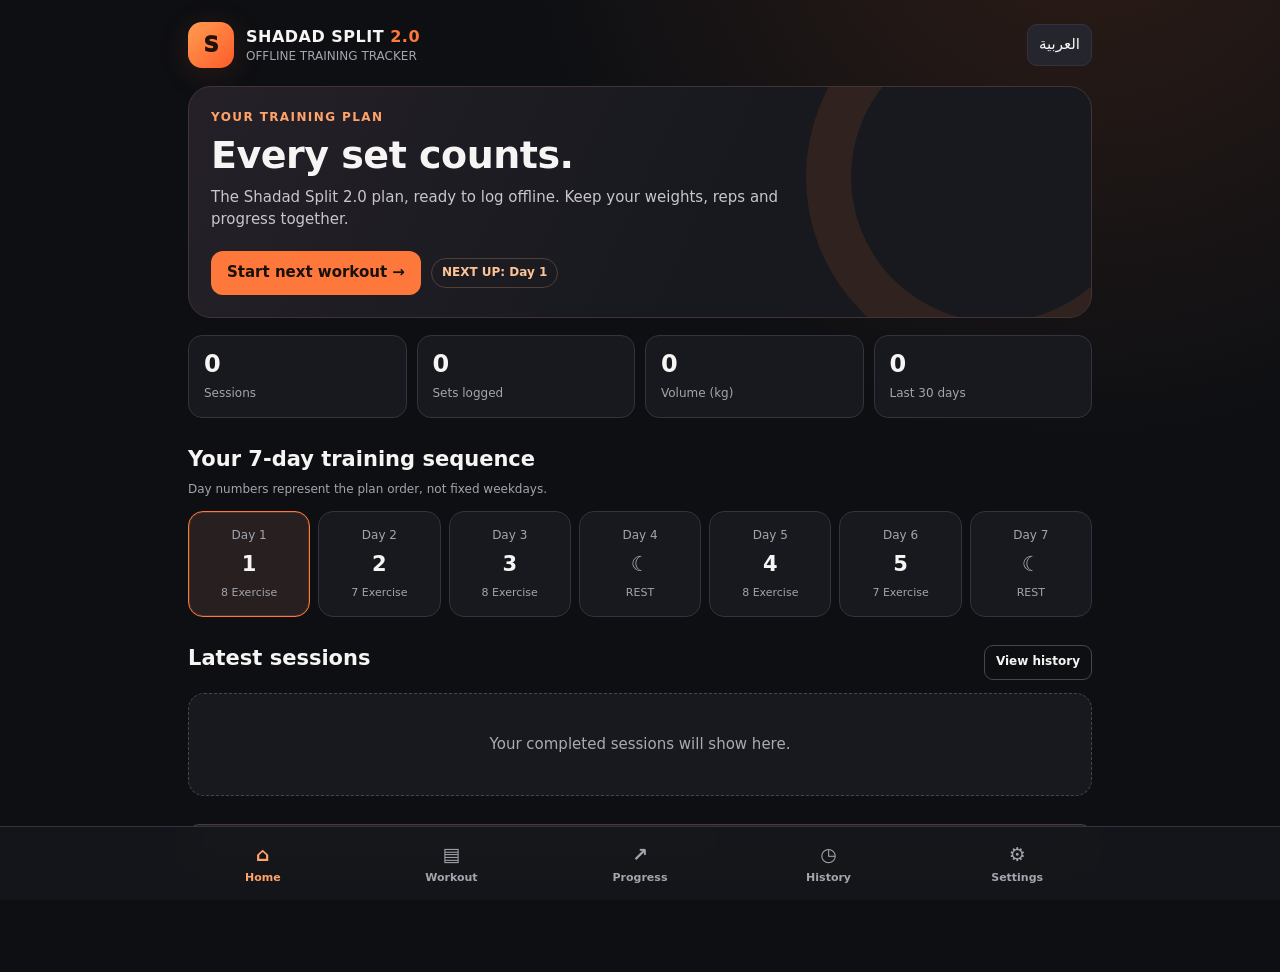
==== shadad-tracker/index.html @ 2a7bfd24 "Publish Shadad Split workout tracker as a mobile website" ====
<!doctype html>
<html lang="en">
<head>
<meta charset="utf-8">
<meta name="viewport" content="width=device-width,initial-scale=1,viewport-fit=cover">
<meta name="theme-color" content="#111216">
<meta name="description" content="Shadad Split 2.0 workout tracker: log your gym sessions, weights, reps, RIR and progress online or offline.">
<title>Shadad Split — Training Tracker</title>
<style>
:root{--bg:#0d0f13;--panel:#17191f;--panel2:#202229;--border:#31343e;--text:#f6f5f3;--muted:#a2a5ad;--orange:#ff783b;--orange2:#ffa36a;--green:#70d8a0;--red:#ff8585;--radius:17px;--max:940px;color-scheme:dark}
*{box-sizing:border-box}html{scroll-behavior:smooth}body{margin:0;background:radial-gradient(ellipse at 85% -15%,rgba(255,115,47,.14),transparent 38%),var(--bg);color:var(--text);font:15px/1.45 system-ui,-apple-system,BlinkMacSystemFont,"Segoe UI",sans-serif;-webkit-tap-highlight-color:transparent}
a{color:var(--orange2)}button,input,select,textarea{font:inherit}button{cursor:pointer}button:disabled{cursor:not-allowed;opacity:.45}input,select,textarea{border:1px solid #434651;background:#101218;color:var(--text);border-radius:11px;min-height:43px;padding:9px 11px;min-width:0}input:focus,textarea:focus,select:focus,button:focus-visible{outline:2px solid var(--orange);outline-offset:2px}input[type=number]{appearance:textfield;-moz-appearance:textfield}input::-webkit-inner-spin-button,input::-webkit-outer-spin-button{-webkit-appearance:none;margin:0}textarea{width:100%;resize:vertical;min-height:74px}.shell{max-width:var(--max);margin:auto;min-height:100vh;padding:0 18px 106px}
.top{display:flex;justify-content:space-between;align-items:center;padding:22px 0 18px;gap:12px}.brand{display:flex;align-items:center;gap:12px;cursor:pointer}.mark{background:linear-gradient(135deg,#ff9d51,#ff5b29);color:#21110b;font-size:21px;font-weight:950;width:46px;height:46px;border-radius:14px;display:grid;place-items:center;box-shadow:0 5px 32px #ff6a3424}.brand-title{font-size:16px;letter-spacing:.5px;font-weight:900}.brand-sub{color:var(--muted);font-size:12px}.lang-btn{background:#25262d;border:1px solid var(--border);color:var(--text);border-radius:10px;padding:9px 11px}.hero{background:linear-gradient(115deg,#252027,#17191f 58%);border:1px solid #413336;border-radius:23px;padding:22px;position:relative;overflow:hidden}.hero:before{content:"";position:absolute;right:-95px;top:-100px;width:290px;height:290px;border:45px solid #ff75211b;border-radius:50%;pointer-events:none}.eyebrow{font-size:12px;color:var(--orange2);font-weight:900;text-transform:uppercase;letter-spacing:1.4px}.hero h1{font-size:clamp(27px,5vw,38px);line-height:1.16;margin:7px 0 10px;max-width:620px;letter-spacing:-.5px}.hero p{color:#c8c6cb;margin:0 0 20px;max-width:590px}.btn{border:0;border-radius:12px;display:inline-flex;align-items:center;justify-content:center;gap:7px;min-height:44px;padding:10px 16px;font-weight:750;color:var(--text);background:#30333d}.btn.primary{background:var(--orange);color:#1a100b}.btn.ghost{background:transparent;border:1px solid #454650}.btn.small{min-height:35px;font-size:12px;padding:6px 11px;border-radius:9px}.btn.danger{background:#482729;color:#ffd4d2}.btn.success{background:#163928;color:#b0f2c9}.btn.block{width:100%}.btn:active,.day-card:active{transform:scale(.99)}.row{display:flex;gap:10px;align-items:center;flex-wrap:wrap}.spread{justify-content:space-between}.section{margin-top:28px}.sect-head{display:flex;align-items:baseline;justify-content:space-between;gap:12px;margin:0 0 13px}.sect-head h2{font-size:21px;line-height:1.25;margin:0;font-weight:850}.muted{color:var(--muted)}.smalltext{font-size:12px}.stats{display:grid;grid-template-columns:repeat(4,minmax(0,1fr));gap:10px;margin-top:17px}.stat{background:var(--panel);border:1px solid var(--border);border-radius:14px;padding:15px}.stat b{display:block;font-size:24px;line-height:1.15;font-weight:880;white-space:nowrap}.stat span{display:block;color:var(--muted);font-size:12px;margin-top:6px}.days{display:grid;grid-template-columns:repeat(7,minmax(0,1fr));gap:8px}.day-card{background:var(--panel);border:1px solid var(--border);border-radius:15px;padding:13px 8px;min-height:106px;text-align:center;color:var(--text);position:relative}.day-card.active{border-color:var(--orange);box-shadow:inset 0 0 0 1px #ff793c33;background:#271f20}.day-card.rest{color:#aaa9ad}.day-num{font-size:12px;color:var(--muted)}.day-main{font-weight:900;font-size:21px;margin:5px 0}.day-label{font-size:11px;color:var(--muted)}.card{background:var(--panel);border:1px solid var(--border);border-radius:var(--radius);padding:17px}.card+.card{margin-top:12px}.workout-head{display:flex;justify-content:space-between;align-items:flex-start;gap:15px}.workout-title{font-size:28px;margin:3px 0 4px;line-height:1.2}.pill{border:1px solid #504138;color:#ffc395;border-radius:999px;padding:5px 10px;font-size:12px;font-weight:650;display:inline-block}.pill.green{border-color:#28513d;color:var(--green)}.progress-track{width:100%;height:9px;background:#30323a;border-radius:30px;overflow:hidden;margin-top:14px}.progress-fill{height:100%;background:linear-gradient(90deg,#ff6935,#ffac67);border-radius:30px;transition:width .25s}.exercise{margin-top:14px;background:var(--panel);border:1px solid #33363e;border-radius:17px;overflow:hidden}.ex-top{padding:16px 17px 13px;display:flex;align-items:flex-start;justify-content:space-between;gap:12px}.ex-index{color:var(--orange2);font-weight:900;font-size:12px;margin-bottom:5px}.ex-name{font-weight:850;font-size:18px;line-height:1.25;margin-bottom:7px}.targets{font-size:12px;color:#bfc0c5;display:flex;gap:7px;flex-wrap:wrap}.target{background:#282a32;padding:4px 7px;border-radius:7px}.ex-actions{display:flex;gap:6px;flex-shrink:0}.ico-btn{border:1px solid #42454d;background:#282a32;color:var(--text);width:37px;height:37px;border-radius:10px;display:grid;place-items:center;font-size:16px;text-decoration:none}.ico-btn:hover{border-color:var(--orange)}.set-table{width:100%;border-collapse:separate;border-spacing:0 5px;padding:0 12px}.set-table th{text-align:center;color:#a7a9b1;font-size:11px;font-weight:650;padding:1px 3px 4px}.set-table td{padding:2px 3px;text-align:center}.set-table input{width:100%;height:42px;min-height:42px;text-align:center;padding:8px 3px;border-radius:8px}.set-table .set-kind{width:52px;text-align:left;padding-left:5px;font-size:12px;color:#c3c5ca}.set-table .set-kind small{display:block;font-size:10px;color:var(--muted)}.set-table .markdone{width:43px;min-width:43px;height:42px;border:1px solid #41434c;background:#2b2c34;color:#eee;border-radius:9px;font-weight:800}.set-table tr.is-done .markdone{background:#256343;color:white;border-color:#3c9064}.set-table tr.is-done input{border-color:#326449}.ex-bottom{display:flex;justify-content:space-between;align-items:center;gap:9px;flex-wrap:wrap;padding:10px 16px 15px}.prev{font-size:12px;color:#bfc0c8;padding:0 16px 10px}.ex-notes{padding:0 16px 15px}.ex-notes textarea{min-height:55px}.session-footer{position:sticky;bottom:74px;z-index:4;margin-top:16px;border:1px solid #6b4331;background:#252124eb;backdrop-filter:blur(15px);padding:11px 13px;border-radius:16px;box-shadow:0 8px 35px #0009}.timer{display:flex;gap:9px;align-items:center}.timer-clock{font-variant-numeric:tabular-nums;font-size:20px;font-weight:900;min-width:62px}.timer-clock.ready{color:var(--green)}.tabs{position:fixed;bottom:0;left:0;right:0;background:#15171bf2;backdrop-filter:blur(16px);border-top:1px solid #32343d;z-index:10;padding:8px max(12px,calc((100vw - var(--max))/2));padding-bottom:calc(8px + env(safe-area-inset-bottom));display:flex;justify-content:space-around;gap:3px}.tab{background:transparent;border:none;color:#a4a5ad;border-radius:9px;min-width:0;flex:1;display:flex;flex-direction:column;align-items:center;gap:2px;padding:6px 3px;font-weight:650;font-size:11px}.tab.active{color:var(--orange2)}.tab-icon{font-size:19px}.tiny{font-size:11px}.latest{display:flex;align-items:center;justify-content:space-between;gap:10px;border-bottom:1px solid #31343d;padding:12px 0}.latest:last-child{border-bottom:0}.latest-title{font-weight:760}.subtle{font-size:12px;color:#a8abb2;margin-top:3px}.chartbox{background:var(--panel);border:1px solid var(--border);border-radius:16px;padding:15px}.chartbox svg{width:100%;height:auto;display:block}.chartlabel{fill:#a5a8af;font-size:12px}.chartline{stroke:#ff8646;stroke-width:3;fill:none;stroke-linecap:round;stroke-linejoin:round}.chartpoint{fill:#ff944d;stroke:#151619;stroke-width:3}.divider{border:0;border-top:1px solid var(--border);margin:18px 0}.field{display:flex;flex-direction:column;gap:7px;min-width:0}.field label{font-size:12px;font-weight:700;color:#b9bbc2}.field input,.field select{width:100%}.fields{display:grid;grid-template-columns:repeat(3,minmax(0,1fr));gap:9px}.history-details{border-top:1px solid #33363f;margin-top:14px;padding-top:12px}.history-details table{width:100%;border-collapse:collapse}.history-details th,.history-details td{padding:7px 5px;text-align:left;border-bottom:1px solid #33353c;font-size:12px}.history-details th{color:var(--muted)}.history-details td:first-child{max-width:210px;overflow-wrap:anywhere}.empty{text-align:center;padding:40px 18px;background:#17191f;border:1px dashed #49434b;border-radius:16px;color:#a9abb1}.empty .symbol{font-size:34px;margin-bottom:8px}.note{padding:11px 13px;background:#242126;border:1px solid #493b3a;border-radius:11px;color:#cfc5c1;font-size:12px}.notification{position:fixed;bottom:92px;left:50%;transform:translateX(-50%);background:#303a34;border:1px solid #579171;color:#fff;padding:10px 17px;border-radius:12px;z-index:30;box-shadow:0 10px 35px #000a;max-width:90vw;text-align:center}.right{text-align:right}.grid2{display:grid;grid-template-columns:1fr 1fr;gap:12px}.hspace{margin-top:13px}.hide{display:none!important}details summary{cursor:pointer;color:#ffc094;font-size:13px;font-weight:700;padding:8px 0}details summary::marker{color:#ff8046}.ch-select{width:100%}.trend-value{font-size:30px;font-weight:850;margin:8px 0 1px}.outlinebox{border:1px solid var(--border);background:#1c1e24;border-radius:12px;padding:12px}.hint{font-size:12px;color:var(--muted)}
[dir=rtl] .set-table .set-kind{text-align:right;padding-right:5px;padding-left:0}[dir=rtl] .history-details th,[dir=rtl] .history-details td{text-align:right}[dir=rtl] .right{text-align:left}
@media (max-width:600px){.shell{padding:0 12px 106px}.top{padding:13px 1px}.brand-title{font-size:14px}.hero{padding:19px 17px}.stats{grid-template-columns:repeat(2,minmax(0,1fr))}.days{grid-template-columns:repeat(4,minmax(0,1fr))}.day-card{min-height:98px}.day-main{font-size:20px}.fields{grid-template-columns:repeat(3,minmax(0,1fr))}.card{padding:14px}.ex-top{padding:14px 13px 11px}.ex-name{font-size:16px}.set-table{padding:0 6px}.set-table td{padding:2px}.set-table .set-kind{width:43px;font-size:11px}.set-table .markdone{width:35px;min-width:35px}.set-table input{padding:7px 2px}.ex-bottom{padding:10px 12px 13px}.prev{padding:0 12px 10px}.ex-notes{padding:0 12px 12px}.grid2{grid-template-columns:1fr}.session-footer{bottom:73px}.tab{font-size:10px}.tab-icon{font-size:18px}}
@media (max-width:345px){.set-table input{font-size:13px}.targets{gap:3px}.target{font-size:11px;padding:4px}.ex-actions{flex-direction:column}.hero h1{font-size:27px}}
</style>
<link rel="manifest" href="./manifest.webmanifest">
<link rel="icon" type="image/svg+xml" href="./icon.svg">
<meta name="apple-mobile-web-app-capable" content="yes">
<meta name="apple-mobile-web-app-status-bar-style" content="black-translucent">
</head>
<body>
<div class="shell"><header class="top"><div class="brand" id="brandHome"><div class="mark">S</div><div><div class="brand-title">SHADAD SPLIT <span style="color:var(--orange)">2.0</span></div><div class="brand-sub" id="brandSub">OFFLINE TRAINING TRACKER</div></div></div><button class="lang-btn" id="langBtn" aria-label="Change language">العربية</button></header><main id="app"></main></div>
<nav class="tabs" id="tabs" aria-label="Navigation"></nav><div id="toast" role="status" aria-live="polite"></div><input type="file" id="importFile" accept="application/json,.json" hidden>
<script>
'use strict';
const PLAN={
  "1": [
    {
      "id": "d1e1",
      "name": "Cable y raises",
      "warmups": 1,
      "sets": 2,
      "reps": "8-12",
      "rir": "1-0",
      "rest": "1-2 min",
      "restSeconds": 90,
      "video": "https://www.youtube.com/watch?v=9zhh-aGUrcs&list=PLlvCYMcR6vcVpeIUZgkFaQWZKGF49w5Bz&index=20&pp=iAQB"
    },
    {
      "id": "d1e2",
      "name": "Wide grip latpulldown",
      "warmups": 1,
      "sets": 3,
      "reps": "6-10",
      "rir": "1-0",
      "rest": "2-3 min",
      "restSeconds": 150,
      "video": "https://www.youtube.com/watch?v=eTy8dMwWptc&list=PLlvCYMcR6vcVpeIUZgkFaQWZKGF49w5Bz&index=55&pp=iAQB"
    },
    {
      "id": "d1e3",
      "name": "Kelso shrugs",
      "warmups": 1,
      "sets": 2,
      "reps": "8-12",
      "rir": "1-0",
      "rest": "2-3 min",
      "restSeconds": 150,
      "video": "https://youtu.be/iqXvQKmU-Uk"
    },
    {
      "id": "d1e4",
      "name": "T bar machine",
      "warmups": 0,
      "sets": 1,
      "reps": "6-10",
      "rir": "1-0",
      "rest": "2-3 min",
      "restSeconds": 150,
      "video": "https://www.youtube.com/watch?v=JohmkrpUJK4&list=PLlvCYMcR6vcVpeIUZgkFaQWZKGF49w5Bz&index=53&pp=iAQB"
    },
    {
      "id": "d1e5",
      "name": "Cable lat pullover",
      "warmups": 1,
      "sets": 3,
      "reps": "6-10",
      "rir": "1-0",
      "rest": "2-3 min",
      "restSeconds": 150,
      "video": "https://www.youtube.com/watch?v=ErXQXPzijLk&list=PLlvCYMcR6vcVpeIUZgkFaQWZKGF49w5Bz&index=58&pp=iAQB0gcJCa4KAYcqIYzv"
    },
    {
      "id": "d1e6",
      "name": "DB lateral raises",
      "warmups": 1,
      "sets": 2,
      "reps": "8-10",
      "rir": "1-0",
      "rest": "2-3 min",
      "restSeconds": 150,
      "video": "https://www.youtube.com/watch?v=U6-py46Cdnc&list=PLlvCYMcR6vcVpeIUZgkFaQWZKGF49w5Bz&index=50&pp=iAQB0gcJCa4KAYcqIYzv"
    },
    {
      "id": "d1e7",
      "name": "Cable reverse curl",
      "warmups": 1,
      "sets": 1,
      "reps": "8-12",
      "rir": "1-2",
      "rest": "1.5-2 min",
      "restSeconds": 90,
      "video": "https://www.youtube.com/watch?v=_cfnX1qsEWw&list=PLlvCYMcR6vcVpeIUZgkFaQWZKGF49w5Bz&index=56&pp=iAQB"
    },
    {
      "id": "d1e8",
      "name": "Abdominal crunches",
      "warmups": 1,
      "sets": 2,
      "reps": "8-12",
      "rir": "1-0",
      "rest": "1.5-2 min",
      "restSeconds": 90,
      "video": "https://youtu.be/a9czVmDjB0E"
    }
  ],
  "2": [
    {
      "id": "d2e1",
      "name": "DB low incline chest press",
      "warmups": 2,
      "sets": 3,
      "reps": "6-10",
      "rir": "1-0",
      "rest": "2-3 min",
      "restSeconds": 150,
      "video": "https://www.youtube.com/watch?v=ZT78Lf66NXw&list=PLlvCYMcR6vcVpeIUZgkFaQWZKGF49w5Bz&index=4&pp=iAQB"
    },
    {
      "id": "d2e2",
      "name": "Chest fly machine",
      "warmups": 0,
      "sets": 2,
      "reps": "8-12",
      "rir": "1-0",
      "rest": "2-3 min",
      "restSeconds": 150,
      "video": "https://www.youtube.com/watch?v=GWq3xgNzRpk&list=PLlvCYMcR6vcVpeIUZgkFaQWZKGF49w5Bz&index=16&pp=iAQB"
    },
    {
      "id": "d2e3",
      "name": "DB no cheat curl",
      "warmups": 1,
      "sets": 2,
      "reps": "8-12",
      "rir": "1-0",
      "rest": "2-3 min",
      "restSeconds": 150,
      "video": ""
    },
    {
      "id": "d2e4",
      "name": "Rope triceps pushdown",
      "warmups": 1,
      "sets": 3,
      "reps": "8-12",
      "rir": "1-0",
      "rest": "2-3 min",
      "restSeconds": 150,
      "video": "https://www.youtube.com/watch?v=jIKXu_m_WxM&list=PLlvCYMcR6vcVpeIUZgkFaQWZKGF49w5Bz&index=13&pp=iAQB0gcJCa4KAYcqIYzv"
    },
    {
      "id": "d2e5",
      "name": "Biceps bayesian curl",
      "warmups": 1,
      "sets": 2,
      "reps": "8-12",
      "rir": "1-0",
      "rest": "2-3 min",
      "restSeconds": 150,
      "video": "https://www.youtube.com/watch?v=KbSCjlMnuwQ&list=PLlvCYMcR6vcVpeIUZgkFaQWZKGF49w5Bz&index=22&pp=iAQB"
    },
    {
      "id": "d2e6",
      "name": "Rope overhead extension",
      "warmups": 1,
      "sets": 2,
      "reps": "8-10",
      "rir": "1-0",
      "rest": "1.5-2 min",
      "restSeconds": 90,
      "video": "https://www.youtube.com/watch?v=OKoLcDpJGrM&list=PLlvCYMcR6vcVpeIUZgkFaQWZKGF49w5Bz&index=11&pp=iAQB"
    },
    {
      "id": "d2e7",
      "name": "Cable hammer curl",
      "warmups": 0,
      "sets": 1,
      "reps": "8-10",
      "rir": "1-0",
      "rest": "1.5-2 min",
      "restSeconds": 90,
      "video": "https://www.youtube.com/watch?v=1leUFof4BSM&list=PLlvCYMcR6vcVpeIUZgkFaQWZKGF49w5Bz&index=21&pp=iAQB"
    }
  ],
  "3": [
    {
      "id": "d3e1",
      "name": "Seated leg curl",
      "warmups": 2,
      "sets": 2,
      "reps": "10-12",
      "rir": "1-0",
      "rest": "2-3 min",
      "restSeconds": 150,
      "video": "https://www.youtube.com/watch?v=sEPovssMLqM&list=PLlvCYMcR6vcVpeIUZgkFaQWZKGF49w5Bz&index=43&pp=iAQB"
    },
    {
      "id": "d3e2",
      "name": "Leg press machine",
      "warmups": 2,
      "sets": 2,
      "reps": "8-12",
      "rir": "1-0",
      "rest": "2-3 min",
      "restSeconds": 150,
      "video": "https://www.youtube.com/watch?v=1QlJC8ezMvE&list=PLlvCYMcR6vcVpeIUZgkFaQWZKGF49w5Bz&index=42&pp=iAQB"
    },
    {
      "id": "d3e3",
      "name": "Smith hip thrust",
      "warmups": 1,
      "sets": 1,
      "reps": "8-12",
      "rir": "1-0",
      "rest": "2-3 min",
      "restSeconds": 150,
      "video": "https://www.youtube.com/watch?v=-C3rQT56iSs&list=PLlvCYMcR6vcVpeIUZgkFaQWZKGF49w5Bz&index=34&pp=iAQB"
    },
    {
      "id": "d3e4",
      "name": "Adductors machine",
      "warmups": 1,
      "sets": 2,
      "reps": "8-12",
      "rir": "1-0",
      "rest": "2-3 min",
      "restSeconds": 150,
      "video": "https://www.youtube.com/watch?v=EZzpfk62hDA&list=PLlvCYMcR6vcVpeIUZgkFaQWZKGF49w5Bz&index=62&pp=iAQB0gcJCa4KAYcqIYzv"
    },
    {
      "id": "d3e5",
      "name": "Smith standing calf raises",
      "warmups": 1,
      "sets": 3,
      "reps": "8-12",
      "rir": "1-0",
      "rest": "2-3 min",
      "restSeconds": 150,
      "video": "https://www.youtube.com/watch?v=p_T9O2gHwPA&list=PLlvCYMcR6vcVpeIUZgkFaQWZKGF49w5Bz&index=36&pp=iAQB"
    },
    {
      "id": "d3e6",
      "name": "Cable lateral raises W.H",
      "warmups": 1,
      "sets": 2,
      "reps": "6-10",
      "rir": "1-0",
      "rest": "1.5-2 min",
      "restSeconds": 90,
      "video": "https://www.youtube.com/watch?v=YPiH3mkk14E&list=PLlvCYMcR6vcVpeIUZgkFaQWZKGF49w5Bz&index=18&pp=iAQB"
    },
    {
      "id": "d3e7",
      "name": "Cable torso rotation",
      "warmups": 1,
      "sets": 2,
      "reps": "8-12",
      "rir": "1-0",
      "rest": "1.5-2 min",
      "restSeconds": 90,
      "video": "https://www.youtube.com/watch?v=-FWq-UK9FQ8&list=PLlvCYMcR6vcVpeIUZgkFaQWZKGF49w5Bz&index=77&pp=iAQB"
    },
    {
      "id": "d3e8",
      "name": "Abdominal crunches",
      "warmups": 0,
      "sets": 3,
      "reps": "8-12",
      "rir": "1-0",
      "rest": "1.5-2 min",
      "restSeconds": 90,
      "video": "https://youtu.be/a9czVmDjB0E"
    }
  ],
  "4": [
    {
      "id": "d4e1",
      "name": "T bar machine",
      "warmups": 1,
      "sets": 2,
      "reps": "6-10",
      "rir": "1-0",
      "rest": "2-3 min",
      "restSeconds": 150,
      "video": "https://www.youtube.com/watch?v=JohmkrpUJK4&list=PLlvCYMcR6vcVpeIUZgkFaQWZKGF49w5Bz&index=53&pp=iAQB"
    },
    {
      "id": "d4e2",
      "name": "DB flat press",
      "warmups": 1,
      "sets": 2,
      "reps": "6-10",
      "rir": "1-0",
      "rest": "2-3 min",
      "restSeconds": 150,
      "video": "https://www.youtube.com/watch?v=XSl_-gRMfbU&list=PLlvCYMcR6vcVpeIUZgkFaQWZKGF49w5Bz&index=3&pp=iAQB"
    },
    {
      "id": "d4e3",
      "name": "Wide grip latpulldown",
      "warmups": 1,
      "sets": 1,
      "reps": "8-12",
      "rir": "1-0",
      "rest": "2-3 min",
      "restSeconds": 150,
      "video": "https://www.youtube.com/watch?v=eTy8dMwWptc&list=PLlvCYMcR6vcVpeIUZgkFaQWZKGF49w5Bz&index=55&pp=iAQB"
    },
    {
      "id": "d4e4",
      "name": "Smith incline shoulder press",
      "warmups": 0,
      "sets": 1,
      "reps": "6-10",
      "rir": "1-0",
      "rest": "2-3 min",
      "restSeconds": 150,
      "video": "https://youtu.be/bhkhKJezbWM"
    },
    {
      "id": "d4e5",
      "name": "Close grip seated row",
      "warmups": 0,
      "sets": 2,
      "reps": "8-12",
      "rir": "1-0",
      "rest": "2-3 min",
      "restSeconds": 150,
      "video": ""
    },
    {
      "id": "d4e6",
      "name": "Lateral raises machine",
      "warmups": 1,
      "sets": 3,
      "reps": "10-12",
      "rir": "1-0",
      "rest": "1.5-2 min",
      "restSeconds": 90,
      "video": "https://www.youtube.com/watch?v=2TmJNXAKv6M&list=PLlvCYMcR6vcVpeIUZgkFaQWZKGF49w5Bz&index=76&pp=iAQB"
    },
    {
      "id": "d4e7",
      "name": "DB preacher curl",
      "warmups": 1,
      "sets": 2,
      "reps": "8-12",
      "rir": "1-0",
      "rest": "1.5-2 min",
      "restSeconds": 90,
      "video": "https://www.youtube.com/watch?v=VbW41i0wZek&list=PLlvCYMcR6vcVpeIUZgkFaQWZKGF49w5Bz&index=27&pp=iAQB"
    },
    {
      "id": "d4e8",
      "name": "Rope triceps pushdown",
      "warmups": 1,
      "sets": 2,
      "reps": "8-12",
      "rir": "1-0",
      "rest": "1.5-2 min",
      "restSeconds": 90,
      "video": "https://www.youtube.com/watch?v=G2RWJv6NXzk&list=PLlvCYMcR6vcVpeIUZgkFaQWZKGF49w5Bz&index=28&pp=iAQB"
    }
  ],
  "5": [
    {
      "id": "d5e1",
      "name": "RDLS",
      "warmups": 2,
      "sets": 3,
      "reps": "8-12",
      "rir": "1-0",
      "rest": "2-3 min",
      "restSeconds": 150,
      "video": "https://www.youtube.com/watch?v=zoYMNYMk1rM&list=PLlvCYMcR6vcVpeIUZgkFaQWZKGF49w5Bz&index=52&pp=iAQB"
    },
    {
      "id": "d5e2",
      "name": "Hack squat machine",
      "warmups": 1,
      "sets": 2,
      "reps": "6-10",
      "rir": "1-0",
      "rest": "2-3 min",
      "restSeconds": 150,
      "video": "https://www.youtube.com/watch?v=Rv9546lEiW8&list=PLlvCYMcR6vcVpeIUZgkFaQWZKGF49w5Bz&index=44&pp=iAQB"
    },
    {
      "id": "d5e3",
      "name": "Leg extension machine",
      "warmups": 0,
      "sets": 3,
      "reps": "8-12",
      "rir": "1-0",
      "rest": "2-3 min",
      "restSeconds": 150,
      "video": "https://www.youtube.com/watch?v=Es1dBdx448g&list=PLlvCYMcR6vcVpeIUZgkFaQWZKGF49w5Bz&index=61&pp=iAQB0gcJCa4KAYcqIYzv"
    },
    {
      "id": "d5e4",
      "name": "Lying leg curl",
      "warmups": 0,
      "sets": 2,
      "reps": "6-10",
      "rir": "1-0",
      "rest": "2-3 min",
      "restSeconds": 150,
      "video": "https://www.youtube.com/watch?v=T275UXpIXug&list=PLlvCYMcR6vcVpeIUZgkFaQWZKGF49w5Bz&index=41&pp=iAQB0gcJCa4KAYcqIYzv"
    },
    {
      "id": "d5e5",
      "name": "Adductors machine",
      "warmups": 1,
      "sets": 2,
      "reps": "8-12",
      "rir": "1-0",
      "rest": "2-3 min",
      "restSeconds": 150,
      "video": "https://www.youtube.com/watch?v=EZzpfk62hDA&list=PLlvCYMcR6vcVpeIUZgkFaQWZKGF49w5Bz&index=62&pp=iAQB0gcJCa4KAYcqIYzv"
    },
    {
      "id": "d5e6",
      "name": "DB wrist flexion",
      "warmups": 1,
      "sets": 2,
      "reps": "10-12",
      "rir": "1-0",
      "rest": "2-3 min",
      "restSeconds": 150,
      "video": "https://www.youtube.com/watch?v=V0qUjgoQNmk&list=PLlvCYMcR6vcVpeIUZgkFaQWZKGF49w5Bz&index=51&pp=iAQB"
    },
    {
      "id": "d5e7",
      "name": "Smith standing calf raises",
      "warmups": 1,
      "sets": 3,
      "reps": "8-12",
      "rir": "1-0",
      "rest": "1.5-2 min",
      "restSeconds": 90,
      "video": "https://www.youtube.com/watch?v=p_T9O2gHwPA&list=PLlvCYMcR6vcVpeIUZgkFaQWZKGF49w5Bz&index=36&pp=iAQB"
    }
  ]
};
const SCHEDULE=[1,2,3,0,4,5,0], KEY='shadad_split_tracker_2026_v1';
const I18N={
 en:{home:'Home',train:'Workout',progress:'Progress',history:'History',settings:'Settings',track:'OFFLINE TRAINING TRACKER',eyebrow:'YOUR TRAINING PLAN',heroTitle:'Every set counts.',heroDescription:'The Shadad Split 2.0 plan, ready to log offline. Keep your weights, reps and progress together.',startNext:'Start next workout',resume:'Resume workout',last:'Latest sessions',noSessions:'Your completed sessions will show here.',plan:'Your 7-day training sequence',planHint:'Day numbers represent the plan order, not fixed weekdays.',day:'Day',rest:'REST',restDay:'Rest day',next:'NEXT UP',yourStats:'Your progress so far',sessions:'Sessions',setsLogged:'Sets logged',volume:'Volume (kg)',thisMonth:'Last 30 days',start:'Start',chooseDay:'Choose a workout',session:'Workout session',target:'Target',warmups:'Warm-up',workSets:'working sets',reps:'reps',rir:'RIR',restTime:'Rest',video:'Exercise video (opens online)',previous:'Last time',noPrevious:'No previous result',usePrevious:'Copy last weights/reps',warm:'Warm',set:'Set',weight:'kg',done:'Done',addSet:'+ Extra set',removeSet:'Remove extra',notes:'Exercise notes',sessionNotes:'Session notes',sessionProgress:'working sets complete',startTimer:'Rest timer',stopTimer:'Stop',resetTimer:'Reset',finish:'Finish workout',cardio:'Post-workout cardio',cardioTarget:'Plan: treadmill 20 min · speed 4 · incline 10',cardioDone:'I completed cardio',duration:'Minutes',speed:'Speed',incline:'Incline',steps:'Daily steps (optional)',review:'Session review',sessionDate:'Started',edit:'Continue editing',completed:'Completed',noData:'No data yet',logToSee:'Complete workouts to unlock trends.',chooseExercise:'Select exercise',metric:'Metric',bestWeight:'Top weight (kg)',bestVolume:'Session volume (kg)',bestReps:'Highest reps',allTimeBest:'All-time best',recentTrend:'Recent sessions',total:'Total',reopen:'Edit session',delete:'Delete',exercise:'Exercise',type:'Type',work:'Work',editHint:'Changes auto-save as you type; internet is not needed.',backup:'Back up your training data',backupDesc:'Everything is stored on this device and browser. Export backups regularly; deleting browser data can erase logs.',exportJSON:'Export full backup (.json)',exportCSV:'Export sets (.csv)',importJSON:'Import backup (.json)',dataControl:'Data controls',wipe:'Delete ALL local data',about:'About this tracker',aboutText:'Built from your Shadad Split 2.0 PDF: 5 training days plus 2 rest days, original exercise order, warm-up/working sets, rep ranges, RIR and rest targets. Exercise videos open YouTube and require internet.',offline:'Works offline',saved:'Saved locally',noBackup:'No data to export yet',good:'Workout saved!',needsReps:'Enter reps before marking a set done.',confirmFinish:'Finish this workout with no completed sets?',confirmNew:'An unfinished workout exists. Discard it and start another?',confirmEdit:'An unfinished workout exists. Replace it with this completed session for editing?',confirmDelete:'Delete this saved session?',confirmWipe:'Delete all sessions and settings on this device? This cannot be undone.',confirmImport:'Import backup and replace current local data? Export a backup first if needed.',imported:'Backup imported.',invalidFile:'This is not a valid tracker backup.',timerComplete:'Rest is over!',completeRest:'Mark rest day complete',restComplete:'Rest day recorded.',date:'Date',elapsed:'Duration',minutes:'min',exported:'Backup downloaded.',repsRange:'Rep target',summary:'Summary',maxSets:'Working sets',previousRecord:'Previous',copy:'Use previous',workoutComplete:'Workout complete',starting:'Start workout',disclaimer:'Rep counts and workout volume are based on logged completed sets; bodyweight work with no weight does not add to volume.',today:'Selected workout',last30:'In 30 days',goal:'Your plan',best:'Best',back:'Back',more:'More',count:'sets',setNo:'Set',emptyChart:'Log this exercise in multiple sessions to see a trend.',all:'All time',sec:'sec',cardioStats:'Cardio sessions',save:'Saved',goToHistory:'View history',noWorkout:'Start a workout to begin recording.',sameDay:'Keep building from your last session.',doneProgress:'done',on:'on'},
 ar:{home:'الرئيسية',train:'التمرين',progress:'التطور',history:'السجل',settings:'الإعدادات',track:'تسجيل التمرين بدون إنترنت',eyebrow:'برنامج تمرينك',heroTitle:'سجّل كل مجموعة.',heroDescription:'برنامج Shadad Split 2.0 على موبايلك، سجّل الأوزان والتكرارات وتابع تطورك من غير نت.',startNext:'ابدأ التمرين الجاي',resume:'كمل التمرين',last:'آخر التمرينات',noSessions:'التمارين اللي تخلصها هتظهر هنا.',plan:'ترتيب الـ 7 أيام',planHint:'الترتيب حسب البرنامج، مش لازم أيام أسبوع ثابتة.',day:'يوم',rest:'راحة',restDay:'يوم راحة',next:'التمرين الجاي',yourStats:'تطورك لحد دلوقتي',sessions:'حصص تمرين',setsLogged:'مجموعات مسجلة',volume:'حجم التمرين (كجم)',thisMonth:'آخر 30 يوم',start:'ابدأ',chooseDay:'اختار يوم التمرين',session:'حصة تمرين',target:'الهدف',warmups:'تسخين',workSets:'مجموعات أساسية',reps:'تكرارات',rir:'RIR',restTime:'راحة',video:'فيديو التمرين (يحتاج إنترنت)',previous:'آخر مرة',noPrevious:'مفيش تسجيل قبل كده',usePrevious:'انسخ أوزان وتكرارات آخر مرة',warm:'تسخين',set:'مجموعة',weight:'كجم',done:'تم',addSet:'+ مجموعة إضافية',removeSet:'احذف الزيادة',notes:'ملاحظات التمرين',sessionNotes:'ملاحظات اليوم',sessionProgress:'مجموعات أساسية خلصت',startTimer:'مؤقت الراحة',stopTimer:'إيقاف',resetTimer:'إعادة',finish:'إنهاء التمرين',cardio:'كارديو بعد التمرين',cardioTarget:'البرنامج: مشاية 20 دقيقة · سرعة 4 · ميل 10',cardioDone:'خلصت الكارديو',duration:'دقائق',speed:'سرعة',incline:'ميل',steps:'خطوات اليوم (اختياري)',review:'مراجعة التمرين',sessionDate:'بدأ',edit:'كمل التعديل',completed:'خلص',noData:'لسه مفيش بيانات',logToSee:'سجّل تمارين عشان تشوف الرسوم.',chooseExercise:'اختار تمرين',metric:'المقياس',bestWeight:'أعلى وزن (كجم)',bestVolume:'حجم الحصة (كجم)',bestReps:'أعلى تكرارات',allTimeBest:'أفضل نتيجة',recentTrend:'آخر الحصص',total:'الإجمالي',reopen:'تعديل التمرين',delete:'حذف',exercise:'التمرين',type:'النوع',work:'أساسي',editHint:'كل تعديل بيتحفظ تلقائيًا على الجهاز من غير نت.',backup:'نسخة احتياطية لبياناتك',backupDesc:'البيانات محفوظة في المتصفح على الجهاز ده. نزّل نسخة احتياطية باستمرار؛ حذف بيانات المتصفح ممكن يمسح السجل.',exportJSON:'تنزيل نسخة كاملة (.json)',exportCSV:'تنزيل المجموعات (.csv)',importJSON:'استيراد نسخة (.json)',dataControl:'التحكم في البيانات',wipe:'حذف كل بيانات الجهاز',about:'عن التطبيق',aboutText:'مبني على ملف Shadad Split 2.0: خمس أيام تمرين ويومين راحة، بنفس ترتيب التمارين والمجموعات والتكرارات وRIR والراحة. فيديوهات يوتيوب محتاجة نت.',offline:'بيشتغل من غير نت',saved:'محفوظ على الجهاز',noBackup:'مفيش بيانات لسه',good:'تم حفظ التمرين!',needsReps:'اكتب التكرارات الأول عشان تعلم المجموعة تم.',confirmFinish:'هتنهي التمرين من غير ما تسجل مجموعات؟',confirmNew:'في تمرين لسه مفتوح. تحذفه وتبدأ تمرين جديد؟',confirmEdit:'في تمرين لسه مفتوح. تستبدله بالتمرين اللي هتعدله؟',confirmDelete:'تمسح التمرين ده من السجل؟',confirmWipe:'هتمسح كل البيانات والإعدادات من الجهاز ده. مش هتقدر ترجعها.',confirmImport:'تستورد النسخة وتستبدل البيانات الموجودة؟ الأفضل تعمل نسخة احتياطية الأول.',imported:'تم استيراد النسخة.',invalidFile:'ملف النسخة الاحتياطية غير صالح.',timerComplete:'الراحة خلصت!',completeRest:'سجّل يوم الراحة',restComplete:'تم تسجيل الراحة.',date:'التاريخ',elapsed:'المدة',minutes:'دقيقة',exported:'تم تنزيل النسخة.',repsRange:'التكرارات المطلوبة',summary:'ملخص',maxSets:'مجموعات أساسية',previousRecord:'السابق',copy:'انسخ السابق',workoutComplete:'التمرين خلص',starting:'ابدأ التمرين',disclaimer:'الحسابات مبنية على المجموعات اللي علمتها تم. تمارين وزن الجسم من غير وزن لا تدخل في حجم التمرين.',today:'التمرين المختار',last30:'خلال 30 يوم',goal:'برنامجك',best:'الأفضل',back:'رجوع',more:'المزيد',count:'مجموعة',setNo:'مجموعة',emptyChart:'سجّل التمرين في أكتر من حصة عشان يظهر الرسم.',all:'كل الوقت',sec:'ثانية',cardioStats:'حصص الكارديو',save:'محفوظ',goToHistory:'عرض السجل',noWorkout:'ابدأ تمرين عشان تسجل.',sameDay:'كمّل تطورك من آخر مرة.',doneProgress:'تم',on:'من'}
};
function blankState(){return {version:1,lang:'en',nextSlot:0,draft:null,sessions:[],restDays:[]}}
let state;try{state=JSON.parse(localStorage.getItem(KEY))||blankState()}catch{state=blankState()};if(!state||!Array.isArray(state.sessions)||!Number.isInteger(state.version))state=blankState();if(!Array.isArray(state.restDays))state.restDays=[];
let route='home',selectedExercise=Object.values(PLAN).flat()[0].name, metric='weight', timerId=null,timerEnd=0,timerRemaining=0,toastTimeout=null;
function t(k){return (I18N[state.lang]||I18N.en)[k]||I18N.en[k]||k}function esc(s){return String(s??'').replace(/[&<>"']/g,c=>({'&':'&amp;','<':'&lt;','>':'&gt;','"':'&quot;',"'":'&#39;'}[c]))}function n(v){let x=Number(v);return Number.isFinite(x)?x:0}function displayNum(v){return Number.isFinite(v)?v.toLocaleString(state.lang==='ar'?'ar-EG':'en-US',{maximumFractionDigits:1}):'0'}function dateFmt(s){try{return new Date(s).toLocaleDateString(state.lang==='ar'?'ar-EG':'en-GB',{day:'numeric',month:'short',year:'numeric'})}catch{return s}}function timeFmt(s){try{return new Date(s).toLocaleTimeString(state.lang==='ar'?'ar-EG':'en-GB',{hour:'2-digit',minute:'2-digit'})}catch{return ''}}function save(){try{localStorage.setItem(KEY,JSON.stringify(state));return true}catch{toast('Storage unavailable. Export your work.');return false}}function toast(msg){let el=document.getElementById('toast');el.innerHTML=`<div class="notification">${esc(msg)}</div>`;clearTimeout(toastTimeout);toastTimeout=setTimeout(()=>el.innerHTML='',2500)}function allExercises(){return Object.values(PLAN).flat()}function planned(day){return PLAN[day]||[]}function uniqueExercises(){return [...new Set(allExercises().map(x=>x.name))].sort((a,b)=>a.localeCompare(b))}function lookup(day,eid){return planned(day).find(e=>e.id===eid)}function doneSets(session){return Object.values(session.exercises||{}).flatMap(x=>x.work||[]).filter(s=>s.done&&n(s.reps)>0)}function totalVolume(session){return doneSets(session).reduce((sum,s)=>sum+n(s.weight)*n(s.reps),0)}function totalDone(session){return doneSets(session).length}function sessionPlanTotal(day){return planned(day).reduce((a,e)=>a+e.sets,0)}function sessionCount(){return state.sessions.filter(x=>x.completedAt).length}function routeTo(view){route=view;render();window.scrollTo({top:0,behavior:'instant'})}function navigation(){const items=[['home','⌂'],['train','▤'],['progress','↗'],['history','◷'],['settings','⚙']];document.getElementById('tabs').innerHTML=items.map(([key,ico])=>`<button class="tab ${route===key?'active':''}" data-route="${key}"><span class="tab-icon">${ico}</span><span>${t(key)}</span></button>`).join('')}
function render(){document.documentElement.lang=state.lang;document.documentElement.dir=state.lang==='ar'?'rtl':'ltr';document.getElementById('langBtn').textContent=state.lang==='en'?'العربية':'English';document.getElementById('brandSub').textContent=t('track');navigation();const main=document.getElementById('app');main.innerHTML={home:homeView,train:trainView,progress:progressView,history:historyView,settings:settingsView}[route]();updateTimerDisplay()}
function topStats(){const volume=state.sessions.reduce((sum,s)=>sum+totalVolume(s),0);const done=state.sessions.reduce((sum,s)=>sum+totalDone(s),0);let thirty=state.sessions.filter(s=>new Date(s.completedAt||s.startedAt)>Date.now()-30*86400000).length;return `<div class="stats"><div class="stat"><b>${sessionCount()}</b><span>${t('sessions')}</span></div><div class="stat"><b>${done}</b><span>${t('setsLogged')}</span></div><div class="stat"><b>${displayNum(volume)}</b><span>${t('volume')}</span></div><div class="stat"><b>${thirty}</b><span>${t('thisMonth')}</span></div></div>`}
function homeView(){let next=SCHEDULE[state.nextSlot%7];let items=[...state.sessions].sort((a,b)=>(b.completedAt||'').localeCompare(a.completedAt||'')).slice(0,4);return `<section class="hero"><div class="eyebrow">${t('eyebrow')}</div><h1>${t('heroTitle')}</h1><p>${t('heroDescription')}</p><div class="row"><button class="btn primary" data-action="${state.draft?'resume':next===0?'rest':'start-next'}">${state.draft?t('resume'):next===0?t('completeRest'):t('startNext')} →</button><span class="pill">${t('next')}: ${next===0?t('restDay'):t('day')+' '+next}</span></div></section>${topStats()}<section class="section"><div class="sect-head"><h2>${t('plan')}</h2></div><p class="hint" style="margin:-4px 0 12px">${t('planHint')}</p><div class="days">${SCHEDULE.map((day,i)=>`<button class="day-card ${i===state.nextSlot?'active':''} ${!day?'rest':''}" data-action="${day?'select-day':'rest-slot'}" data-day="${day}" data-slot="${i}"><div class="day-num">${t('day')} ${i+1}</div><div class="day-main">${day||'☾'}</div><div class="day-label">${day?`${planned(day).length} ${t('exercise')}`:t('rest')}</div></button>`).join('')}</div></section><section class="section"><div class="sect-head"><h2>${t('last')}</h2><button class="btn small ghost" data-route="history">${t('goToHistory')}</button></div>${items.length?`<div class="card">${items.map(s=>`<div class="latest"><div><div class="latest-title">${t('day')} ${s.day} · ${dateFmt(s.completedAt)}</div><div class="subtle">${totalDone(s)} ${t('count')} · ${displayNum(totalVolume(s))} kg</div></div><span class="pill green">✓ ${t('completed')}</span></div>`).join('')}</div>`:`<div class="empty">${t('noSessions')}</div>`}</section><div class="section note">${t('offline')} · ${t('saved')} · ${t('editHint')}</div>`}
function newDraft(day){return {id:'s'+Date.now()+'-'+Math.random().toString(36).slice(2,7),day,startedAt:new Date().toISOString(),completedAt:null,exercises:Object.fromEntries(planned(day).map(e=>[e.id,{warm:Array.from({length:e.warmups},()=>({weight:'',reps:'',rir:'',done:false})),work:Array.from({length:e.sets},()=>({weight:'',reps:'',rir:'',done:false})),notes:''}])),notes:'',cardio:{done:false,duration:'20',speed:'4',incline:'10'},steps:''}}
function startDay(day){if(state.draft&&state.draft.day!==day&&!confirm(t('confirmNew')))return;if(!state.draft||state.draft.day!==day)state.draft=newDraft(day);save();routeTo('train')}
function restSlot(slot){if(state.draft&&!confirm(t('confirmNew')))return;if(state.draft)state.draft=null;state.restDays.push(new Date().toISOString());state.nextSlot=(slot+1)%7;save();toast(t('restComplete'));routeTo('home')}
function getLast(e,daySpecific=true){let arr=[...state.sessions].filter(s=>s.day===Number(e.id[1])&&s.exercises&&s.exercises[e.id]);if(!arr.length){arr=[...state.sessions].filter(s=>Object.keys(s.exercises||{}).some(eid=>lookup(s.day,eid)?.name===e.name))}arr.sort((a,b)=>(b.completedAt||'').localeCompare(a.completedAt||''));if(!arr.length)return null;let s=arr[0], matched=Object.keys(s.exercises).find(id=>lookup(s.day,id)?.name===e.name);return {session:s,work:s.exercises[matched].work||[]}}
function prevString(e){let prev=getLast(e);if(!prev)return t('noPrevious');const lines=prev.work.filter(s=>s.done).map(s=>`${s.weight===''?'BW':s.weight+' kg'} × ${s.reps}`).join(' · ');return `${dateFmt(prev.session.completedAt)} — ${lines||t('noPrevious')}`}
function setRows(e,kind,sets){return sets.map((s,i)=>`<tr class="${s.done?'is-done':''}"><td class="set-kind"><b>${kind==='warm'?t('warm'):t('set')} ${i+1}</b>${kind==='warm'?'<small>W/U</small>':''}</td>${['weight','reps','rir'].map(f=>`<td><input type="number" inputmode="decimal" min="0" ${f==='rir'?'max="10" step="1"':f==='reps'?'step="1"':'step="0.5"'} aria-label="${esc(e.name)} ${kind} ${i+1} ${f}" placeholder="${f==='rir'&&kind==='work'?e.rir:'—'}" data-field="set-field" data-eid="${e.id}" data-kind="${kind}" data-i="${i}" data-value="${f}" value="${esc(s[f])}"></td>`).join('')}<td><button class="markdone" aria-label="Mark set done" data-action="toggle-set" data-eid="${e.id}" data-kind="${kind}" data-i="${i}">${s.done?'✓':'○'}</button></td></tr>`).join('')}
function exerciseCard(e,index){const x=state.draft.exercises[e.id],pr=getLast(e);return `<article class="exercise"><div class="ex-top"><div><div class="ex-index">${t('exercise')} ${index+1} / ${planned(state.draft.day).length}</div><div class="ex-name">${esc(e.name)}</div><div class="targets"><span class="target">${e.sets} ${t('workSets')}</span><span class="target">${e.reps} ${t('reps')}</span><span class="target">RIR ${e.rir}</span><span class="target">${e.rest}</span></div></div><div class="ex-actions">${e.video?`<a class="ico-btn" href="${esc(e.video)}" target="_blank" rel="noopener noreferrer" title="${t('video')}" aria-label="${t('video')}">▶</a>`:''}<button class="ico-btn" data-action="ex-timer" data-seconds="${e.restSeconds}" title="${t('startTimer')}">◷</button></div></div><table class="set-table"><thead><tr><th style="width:53px"></th><th>${t('weight')}</th><th>${t('reps')}</th><th>RIR</th><th>✓</th></tr></thead><tbody>${setRows(e,'warm',x.warm)}${setRows(e,'work',x.work)}</tbody></table><div class="prev"><b>${t('previous')}:</b> ${esc(prevString(e))}</div><div class="ex-bottom"><div class="row">${pr?`<button class="btn ghost small" data-action="prefill" data-eid="${e.id}">↶ ${t('usePrevious')}</button>`:''}<button class="btn ghost small" data-action="add-set" data-eid="${e.id}">${t('addSet')}</button>${x.work.length>e.sets?`<button class="btn ghost small" data-action="remove-set" data-eid="${e.id}">−</button>`:''}</div><span class="smalltext muted">${t('restTime')}: ${esc(e.rest)}</span></div><details class="ex-notes" ${x.notes?'open':''}><summary>${t('notes')}${x.notes?' •':''}</summary><textarea data-field="exercise-notes" data-eid="${e.id}" placeholder="${t('notes')}">${esc(x.notes)}</textarea></details></article>`}
function trainView(){if(!state.draft){return `<div class="sect-head"><h2>${t('chooseDay')}</h2></div><div class="grid2">${[1,2,3,4,5].map(day=>`<div class="card"><div class="eyebrow">${t('goal')}</div><h2 style="margin:6px 0">${t('day')} ${day}</h2><p class="muted smalltext">${planned(day).length} ${t('exercise')} · ${sessionPlanTotal(day)} ${t('count')}</p><button class="btn primary block" data-action="start-day" data-day="${day}">${t('start')}</button></div>`).join('')}</div><p class="note section">${t('editHint')}</p>`}let s=state.draft;let total=sessionPlanTotal(s.day),done=totalDone(s);return `<div class="workout-head"><div><div class="eyebrow">${t('session')} · ${dateFmt(s.startedAt)}</div><h1 class="workout-title">${t('day')} ${s.day}</h1><div class="muted smalltext">${planned(s.day).length} ${t('exercise')} · ${total} ${t('workSets')}</div></div><button class="btn small ghost" data-route="home">${t('back')}</button></div><div class="progress-track"><div id="workoutBar" class="progress-fill" style="width:${Math.min(100,done/total*100)}%"></div></div><p id="session-progress" class="smalltext muted" style="margin:7px 0 17px">${done} / ${total} ${t('sessionProgress')}</p>${planned(s.day).map(exerciseCard).join('')}<div class="card section"><div class="sect-head"><h2>${t('cardio')}</h2></div><p class="hint">${t('cardioTarget')}</p><label class="row" style="margin:12px 0 15px"><input type="checkbox" data-field="cardio-done" ${s.cardio?.done?'checked':''} style="min-height:21px;width:21px;accent-color:var(--orange)"> <b>${t('cardioDone')}</b></label><div class="fields">${[['duration','duration'],['speed','speed'],['incline','incline']].map(([key,label])=>`<div class="field"><label>${t(label)}</label><input type="number" min="0" inputmode="decimal" data-field="cardio-field" data-key="${key}" value="${esc(s.cardio?.[key]??'')}"></div>`).join('')}</div><div class="field hspace"><label>${t('steps')}</label><input type="number" min="0" inputmode="numeric" data-field="steps" value="${esc(s.steps)}" placeholder="0"></div><div class="field hspace"><label>${t('sessionNotes')}</label><textarea data-field="session-notes" placeholder="${t('notes')}">${esc(s.notes)}</textarea></div></div><div class="session-footer"><div class="row spread"><div class="timer"><span id="clock" class="timer-clock">00:00</span><button class="btn small ghost" data-action="timer-toggle" id="timerToggle">${t('startTimer')}</button><button class="btn small ghost" data-action="timer-reset">↺</button></div><button class="btn primary" data-action="finish">✓ ${t('finish')}</button></div></div>`}
function sessionRows(s){return Object.entries(s.exercises||{}).flatMap(([eid,logs])=>[...(logs.warm||[]).map((x,i)=>({eid,index:i,type:'Warmup',...x})),...(logs.work||[]).map((x,i)=>({eid,index:i,type:'Working',...x}))]).filter(x=>x.done)}
function metricSeries(name,which=metric){return state.sessions.map(s=>{let sets=[];for(let [id,log] of Object.entries(s.exercises||{}))if(lookup(s.day,id)?.name===name)sets.push(...(log.work||[]).filter(x=>x.done&&n(x.reps)>0));if(!sets.length)return null;let val=which==='volume'?sets.reduce((sum,x)=>sum+n(x.weight)*n(x.reps),0):which==='reps'?Math.max(...sets.map(x=>n(x.reps))):Math.max(...sets.map(x=>n(x.weight)));return {date:s.completedAt||s.startedAt,val}}).filter(Boolean).sort((a,b)=>a.date.localeCompare(b.date))}
function chartSVG(series){if(!series.length)return `<div class="empty" style="padding:30px 10px">${t('emptyChart')}</div>`;let arr=series.slice(-10);const W=700,H=275,L=50,R=24,T=20,B=44;let min=Math.min(...arr.map(x=>x.val)),max=Math.max(...arr.map(x=>x.val));if(min===max){min=Math.max(0,min*0.75-1);max=max*1.15+1}let padded=(max-min)*.1;min=Math.max(0,min-padded);max+=padded;const x=i=>L+(W-L-R)*(arr.length===1?.5:i/(arr.length-1));const y=v=>T+(max-v)/(max-min)*(H-T-B);const points=arr.map((a,i)=>`${x(i)},${y(a.val)}`).join(' ');const ticks=[0,1,2,3].map(i=>{let v=min+(max-min)*i;let yy=y(v);return `<line x1="${L}" x2="${W-R}" y1="${yy}" y2="${yy}" stroke="#34363e" stroke-dasharray="4 5"/><text x="${L-6}" y="${yy+4}" text-anchor="end" class="chartlabel">${displayNum(v)}</text>`}).join('');return `<svg viewBox="0 0 ${W} ${H}" role="img" aria-label="Exercise progress chart">${ticks}<polyline class="chartline" points="${points}"/>${arr.map((a,i)=>`<circle class="chartpoint" cx="${x(i)}" cy="${y(a.val)}" r="5"/><text class="chartlabel" text-anchor="middle" x="${x(i)}" y="${H-12}">${dateFmt(a.date).split(' ').slice(0,2).join(' ')}</text>`).join('')}</svg>`}
function progressView(){const opts=uniqueExercises();if(!opts.includes(selectedExercise))selectedExercise=opts[0];let series=metricSeries(selectedExercise),best=series.length?Math.max(...series.map(x=>x.val)):null;let cardio=state.sessions.filter(s=>s.cardio?.done).length;return `<div class="sect-head"><h2>${t('progress')}</h2><span class="pill">${t('all')}</span></div>${topStats()}<section class="section chartbox"><div class="grid2"><div class="field"><label>${t('chooseExercise')}</label><select id="exSelect" class="ch-select">${opts.map(v=>`<option value="${esc(v)}" ${v===selectedExercise?'selected':''}>${esc(v)}</option>`).join('')}</select></div><div class="field"><label>${t('metric')}</label><select id="metricSelect"><option value="weight" ${metric==='weight'?'selected':''}>${t('bestWeight')}</option><option value="volume" ${metric==='volume'?'selected':''}>${t('bestVolume')}</option><option value="reps" ${metric==='reps'?'selected':''}>${t('bestReps')}</option></select></div></div><div class="row spread hspace"><div><div class="hint">${t('allTimeBest')}</div><div class="trend-value">${best===null?'—':displayNum(best)} <span style="font-size:13px;color:var(--muted)">${metric==='reps'?t('reps'):'kg'}</span></div></div><div class="hint">${series.length} ${t('sessions')}</div></div>${chartSVG(series)}</section><section class="section"><div class="sect-head"><h2>${t('summary')}</h2></div><div class="grid2"><div class="stat"><b>${cardio}</b><span>${t('cardioStats')}</span></div><div class="stat"><b>${displayNum(state.sessions.reduce((a,s)=>a+totalVolume(s),0))}</b><span>${t('volume')}</span></div></div><p class="hint hspace">${t('disclaimer')}</p></section>`}
function historyView(){let arr=[...state.sessions].sort((a,b)=>(b.completedAt||'').localeCompare(a.completedAt||''));return `<div class="sect-head"><h2>${t('history')}</h2><span class="pill">${arr.length} ${t('sessions')}</span></div>${!arr.length?`<div class="empty"><div class="symbol">▤</div>${t('noSessions')}</div>`:arr.map(s=>{let rows=sessionRows(s),vol=totalVolume(s);return `<article class="card"><div class="row spread"><div><div class="eyebrow">${dateFmt(s.completedAt||s.startedAt)} · ${timeFmt(s.startedAt)}</div><h2 style="margin:5px 0 3px">${t('day')} ${s.day}</h2><div class="muted smalltext">${rows.filter(x=>x.type==='Working').length} ${t('count')} · ${displayNum(vol)} kg · ${s.cardio?.done?'✓ '+t('cardio'):''}</div></div><div class="row"><button class="btn small ghost" data-action="reopen" data-id="${esc(s.id)}">${t('reopen')}</button><button class="btn small danger" data-action="delete-session" data-id="${esc(s.id)}">${t('delete')}</button></div></div><details class="history-details"><summary>${t('more')} · ${rows.length} ${t('count')}</summary><div style="overflow:auto"><table><thead><tr><th>${t('exercise')}</th><th>${t('type')}</th><th>${t('weight')}</th><th>${t('reps')}</th><th>RIR</th></tr></thead><tbody>${rows.map(r=>`<tr><td>${esc(lookup(s.day,r.eid)?.name||r.eid)}</td><td>${r.type==='Working'?t('work'):t('warm')}</td><td>${esc(r.weight||'—')}</td><td>${esc(r.reps)}</td><td>${esc(r.rir||'—')}</td></tr>`).join('')}</tbody></table></div>${s.notes?`<p class="hint">${esc(s.notes)}</p>`:''}${s.steps?`<p class="hint">${t('steps')}: ${esc(s.steps)}</p>`:''}</details></article>`}).join('')}`}
function settingsView(){return `<div class="sect-head"><h2>${t('settings')}</h2></div><div class="card"><h3 style="margin:0 0 8px">${t('backup')}</h3><p class="muted">${t('backupDesc')}</p><div class="row hspace"><button class="btn primary" data-action="export-json">↓ ${t('exportJSON')}</button><button class="btn ghost" data-action="export-csv">↓ ${t('exportCSV')}</button><button class="btn ghost" data-action="import-json">↑ ${t('importJSON')}</button></div></div><div class="card"><h3 style="margin:0 0 10px">${t('about')}</h3><p class="muted">${t('aboutText')}</p><div class="pill green">✓ ${t('offline')}</div></div><div class="card"><h3 style="margin:0 0 12px">${t('dataControl')}</h3><button class="btn danger" data-action="wipe">${t('wipe')}</button></div>`}
function refreshProgress(){if(!state.draft)return;const done=totalDone(state.draft),total=sessionPlanTotal(state.draft.day);let p=document.getElementById('session-progress'),bar=document.getElementById('workoutBar');if(p)p.textContent=`${done} / ${total} ${t('sessionProgress')}`;if(bar)bar.style.width=Math.min(100,done/total*100)+'%'}
function toggleSet(b){let x=state.draft?.exercises?.[b.dataset.eid]?.[b.dataset.kind]?.[Number(b.dataset.i)];if(!x)return;if(!x.done&&!n(x.reps)){toast(t('needsReps'));return}x.done=!x.done;save();let tr=b.closest('tr');tr?.classList.toggle('is-done',x.done);b.textContent=x.done?'✓':'○';refreshProgress()}
function copyPrevious(eid){let e=lookup(state.draft.day,eid),prev=getLast(e);if(!prev)return;const rows=state.draft.exercises[eid].work;prev.work.forEach((p,i)=>{if(!rows[i])return;for(let f of ['weight','reps','rir'])if(rows[i][f]==='')rows[i][f]=p[f]??''});save();render();toast(t('copy'))}
function finishWorkout(){let s=state.draft;if(!s)return;if(totalDone(s)===0&&!confirm(t('confirmFinish')))return;s.completedAt=new Date().toISOString();state.sessions.push(s);let i=SCHEDULE.indexOf(s.day);state.nextSlot=(i+1)%7;state.draft=null;save();stopTimer();toast(t('good'));routeTo('history')}
function startTimer(seconds){timerRemaining=Math.max(1,seconds);timerEnd=Date.now()+timerRemaining*1000;if(timerId)clearInterval(timerId);timerId=setInterval(tickTimer,300);updateTimerDisplay()}
function tickTimer(){timerRemaining=Math.max(0,Math.ceil((timerEnd-Date.now())/1000));if(timerRemaining<=0){clearInterval(timerId);timerId=null;try{navigator.vibrate?.([300,180,300])}catch{}toast(t('timerComplete'))}updateTimerDisplay()}
function stopTimer(){if(timerId){timerRemaining=Math.max(0,Math.ceil((timerEnd-Date.now())/1000));clearInterval(timerId);timerId=null}updateTimerDisplay()}
function updateTimerDisplay(){let c=document.getElementById('clock'),b=document.getElementById('timerToggle');if(c){c.textContent=String(Math.floor(timerRemaining/60)).padStart(2,'0')+':'+String(timerRemaining%60).padStart(2,'0');c.classList.toggle('ready',timerRemaining===0)}if(b)b.textContent=timerId?t('stopTimer'):t('startTimer')}
function csvQuote(a){let s=String(a??'');return '"'+s.replace(/"/g,'""')+'"'}function download(name,data,mime){let blob=new Blob([data],{type:mime}),url=URL.createObjectURL(blob);const a=document.createElement('a');a.href=url;a.download=name;document.body.appendChild(a);a.click();a.remove();setTimeout(()=>URL.revokeObjectURL(url),1500)}
function exportBackup(){download('shadad-backup-'+new Date().toISOString().slice(0,10)+'.json',JSON.stringify({format:'shadad-split-tracker',exportedAt:new Date().toISOString(),data:state},null,2),'application/json');toast(t('exported'))}
function exportCsv(){const head=['Session ID','Date','Day','Exercise','Type','Set','Weight kg','Reps','RIR','Done','Session Notes','Exercise Notes'];let data=[head];for(let s of state.sessions.concat(state.draft?[state.draft]:[])){for(let [eid,x] of Object.entries(s.exercises||{})){for(let kind of ['warm','work'])for(let [idx,log] of (x[kind]||[]).entries())if(log.done||log.weight!==''||log.reps!=='')data.push([s.id,s.completedAt||s.startedAt,s.day,lookup(s.day,eid)?.name||eid,kind,idx+1,log.weight,log.reps,log.rir,log.done,s.notes,x.notes])}}download('shadad-sets-'+new Date().toISOString().slice(0,10)+'.csv','\ufeff'+data.map(row=>row.map(csvQuote).join(',')).join('\r\n'),'text/csv;charset=utf-8');toast(t('exported'))}
function validateImport(data){let s=data?.format==='shadad-split-tracker'?data.data:data;return s&&s.version===1&&Array.isArray(s.sessions)&&Number.isInteger(s.nextSlot)&&s.nextSlot>=0&&s.nextSlot<=6&&s.sessions.every(x=>Number.isInteger(x.day)&&x.day>=1&&x.day<=5&&x.exercises&&typeof x.exercises==='object'&&typeof x.id==='string')&&(!s.draft||(s.draft.day>=1&&s.draft.day<=5&&s.draft.exercises))?s:null}
async function importBackup(file){try{let parsed=JSON.parse(await file.text()),incoming=validateImport(parsed);if(!incoming){toast(t('invalidFile'));return}if(!confirm(t('confirmImport')))return;state={...blankState(),...incoming,lang:state.lang};save();stopTimer();routeTo('home');toast(t('imported'))}catch{toast(t('invalidFile'))}}
function clickAction(e){let btn=e.target.closest('[data-action]');if(!btn)return;let a=btn.dataset.action;switch(a){case 'start-next':startDay(SCHEDULE[state.nextSlot]||1);break;case 'resume':routeTo('train');break;case 'start-day':case 'select-day':startDay(Number(btn.dataset.day));break;case 'rest':case 'rest-slot':restSlot(Number(btn.dataset.slot??state.nextSlot));break;case 'prefill':copyPrevious(btn.dataset.eid);break;case 'toggle-set':toggleSet(btn);break;case 'add-set':state.draft.exercises[btn.dataset.eid].work.push({weight:'',reps:'',rir:'',done:false});save();render();break;case 'remove-set':{let e1=lookup(state.draft.day,btn.dataset.eid),arr=state.draft.exercises[btn.dataset.eid].work;if(arr.length>e1.sets)arr.pop();save();render();break}case 'finish':finishWorkout();break;case 'ex-timer':startTimer(Number(btn.dataset.seconds));break;case 'timer-toggle':if(timerId)stopTimer();else startTimer(timerRemaining||150);break;case 'timer-reset':stopTimer();timerRemaining=0;updateTimerDisplay();break;case 'delete-session':if(confirm(t('confirmDelete'))){state.sessions=state.sessions.filter(x=>x.id!==btn.dataset.id);save();render()}break;case 'reopen':{let s=state.sessions.find(x=>x.id===btn.dataset.id);if(!s)return;if(state.draft&&!confirm(t('confirmEdit')))return;state.sessions=state.sessions.filter(x=>x.id!==s.id);state.draft=structuredClone(s);state.draft.completedAt=null;save();routeTo('train');break}case 'export-json':exportBackup();break;case 'export-csv':exportCsv();break;case 'import-json':document.getElementById('importFile').click();break;case 'wipe':if(confirm(t('confirmWipe'))){state=blankState();save();stopTimer();routeTo('home')}break;}}
document.addEventListener('click',e=>{let nav=e.target.closest('[data-route]');if(nav){routeTo(nav.dataset.route);return}clickAction(e)});
document.addEventListener('input',e=>{let target=e.target;let f=target.dataset.field;if(!state.draft||!f)return;switch(f){case 'set-field':{let set=state.draft.exercises[target.dataset.eid][target.dataset.kind][Number(target.dataset.i)];let val=target.value;set[target.dataset.value]=val;break}case 'exercise-notes':state.draft.exercises[target.dataset.eid].notes=target.value;break;case 'session-notes':state.draft.notes=target.value;break;case 'steps':state.draft.steps=target.value;break;case 'cardio-field':state.draft.cardio[target.dataset.key]=target.value;break;}save()});
document.addEventListener('change',e=>{if(e.target.id==='exSelect'){selectedExercise=e.target.value;render()}else if(e.target.id==='metricSelect'){metric=e.target.value;render()}else if(e.target.dataset.field==='cardio-done'){state.draft.cardio.done=e.target.checked;save()}});
document.getElementById('importFile').addEventListener('change',async e=>{if(e.target.files[0])await importBackup(e.target.files[0]);e.target.value=''});
document.getElementById('langBtn').addEventListener('click',()=>{state.lang=state.lang==='en'?'ar':'en';save();render()});document.getElementById('brandHome').addEventListener('click',()=>routeTo('home'));render();
</script>
<script>if('serviceWorker' in navigator){window.addEventListener('load',()=>navigator.serviceWorker.register('./service-worker.js').catch(()=>{}));}</script>
</body></html>
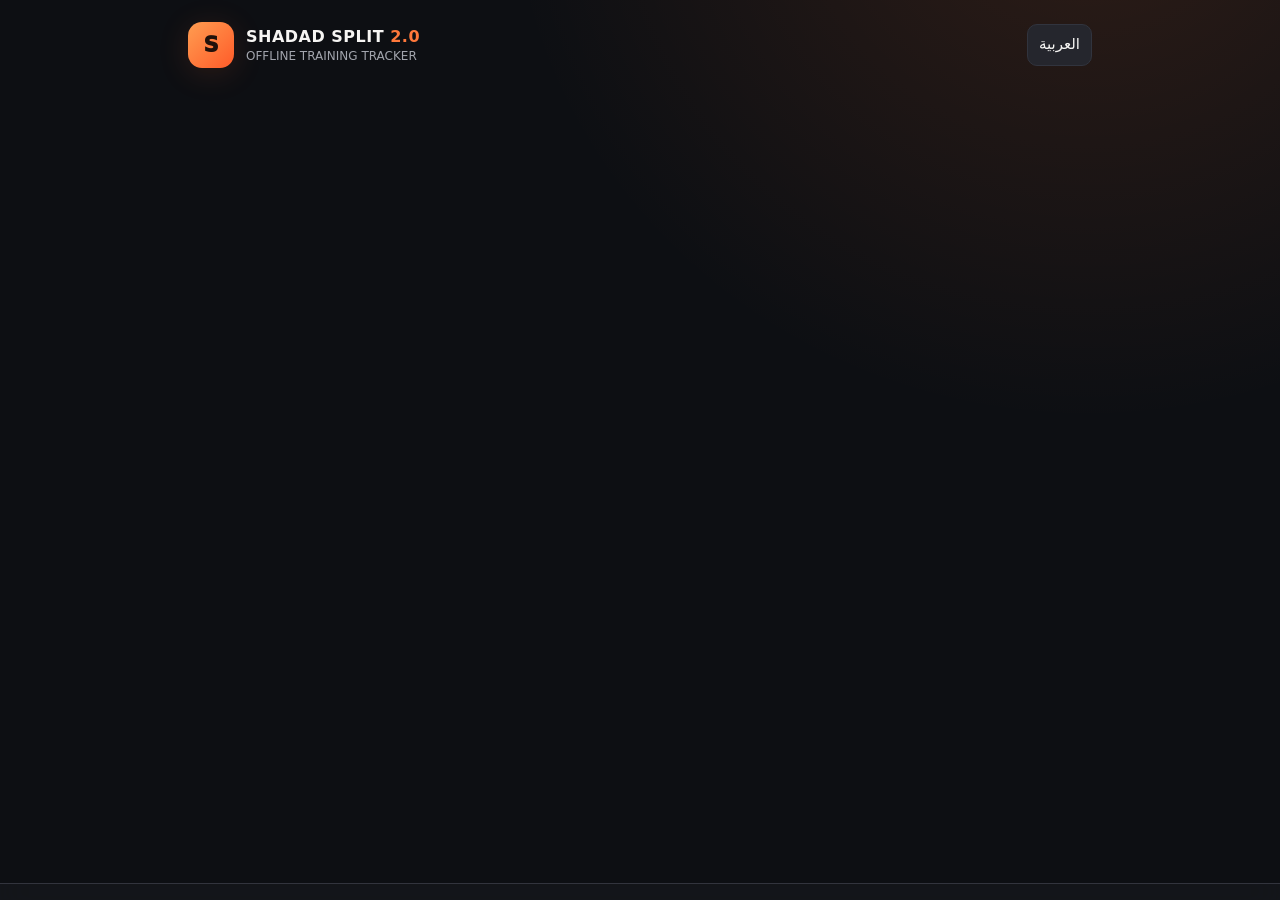
==== commit 16e0fe7f: "Improve workout data persistence messaging and backup safeguards" ====
--- a/shadad-tracker/index.html
+++ b/shadad-tracker/index.html
@@ -457,13 +457,13 @@
 };
 const SCHEDULE=[1,2,3,0,4,5,0], KEY='shadad_split_tracker_2026_v1';
 const I18N={
- en:{home:'Home',train:'Workout',progress:'Progress',history:'History',settings:'Settings',track:'OFFLINE TRAINING TRACKER',eyebrow:'YOUR TRAINING PLAN',heroTitle:'Every set counts.',heroDescription:'The Shadad Split 2.0 plan, ready to log offline. Keep your weights, reps and progress together.',startNext:'Start next workout',resume:'Resume workout',last:'Latest sessions',noSessions:'Your completed sessions will show here.',plan:'Your 7-day training sequence',planHint:'Day numbers represent the plan order, not fixed weekdays.',day:'Day',rest:'REST',restDay:'Rest day',next:'NEXT UP',yourStats:'Your progress so far',sessions:'Sessions',setsLogged:'Sets logged',volume:'Volume (kg)',thisMonth:'Last 30 days',start:'Start',chooseDay:'Choose a workout',session:'Workout session',target:'Target',warmups:'Warm-up',workSets:'working sets',reps:'reps',rir:'RIR',restTime:'Rest',video:'Exercise video (opens online)',previous:'Last time',noPrevious:'No previous result',usePrevious:'Copy last weights/reps',warm:'Warm',set:'Set',weight:'kg',done:'Done',addSet:'+ Extra set',removeSet:'Remove extra',notes:'Exercise notes',sessionNotes:'Session notes',sessionProgress:'working sets complete',startTimer:'Rest timer',stopTimer:'Stop',resetTimer:'Reset',finish:'Finish workout',cardio:'Post-workout cardio',cardioTarget:'Plan: treadmill 20 min · speed 4 · incline 10',cardioDone:'I completed cardio',duration:'Minutes',speed:'Speed',incline:'Incline',steps:'Daily steps (optional)',review:'Session review',sessionDate:'Started',edit:'Continue editing',completed:'Completed',noData:'No data yet',logToSee:'Complete workouts to unlock trends.',chooseExercise:'Select exercise',metric:'Metric',bestWeight:'Top weight (kg)',bestVolume:'Session volume (kg)',bestReps:'Highest reps',allTimeBest:'All-time best',recentTrend:'Recent sessions',total:'Total',reopen:'Edit session',delete:'Delete',exercise:'Exercise',type:'Type',work:'Work',editHint:'Changes auto-save as you type; internet is not needed.',backup:'Back up your training data',backupDesc:'Everything is stored on this device and browser. Export backups regularly; deleting browser data can erase logs.',exportJSON:'Export full backup (.json)',exportCSV:'Export sets (.csv)',importJSON:'Import backup (.json)',dataControl:'Data controls',wipe:'Delete ALL local data',about:'About this tracker',aboutText:'Built from your Shadad Split 2.0 PDF: 5 training days plus 2 rest days, original exercise order, warm-up/working sets, rep ranges, RIR and rest targets. Exercise videos open YouTube and require internet.',offline:'Works offline',saved:'Saved locally',noBackup:'No data to export yet',good:'Workout saved!',needsReps:'Enter reps before marking a set done.',confirmFinish:'Finish this workout with no completed sets?',confirmNew:'An unfinished workout exists. Discard it and start another?',confirmEdit:'An unfinished workout exists. Replace it with this completed session for editing?',confirmDelete:'Delete this saved session?',confirmWipe:'Delete all sessions and settings on this device? This cannot be undone.',confirmImport:'Import backup and replace current local data? Export a backup first if needed.',imported:'Backup imported.',invalidFile:'This is not a valid tracker backup.',timerComplete:'Rest is over!',completeRest:'Mark rest day complete',restComplete:'Rest day recorded.',date:'Date',elapsed:'Duration',minutes:'min',exported:'Backup downloaded.',repsRange:'Rep target',summary:'Summary',maxSets:'Working sets',previousRecord:'Previous',copy:'Use previous',workoutComplete:'Workout complete',starting:'Start workout',disclaimer:'Rep counts and workout volume are based on logged completed sets; bodyweight work with no weight does not add to volume.',today:'Selected workout',last30:'In 30 days',goal:'Your plan',best:'Best',back:'Back',more:'More',count:'sets',setNo:'Set',emptyChart:'Log this exercise in multiple sessions to see a trend.',all:'All time',sec:'sec',cardioStats:'Cardio sessions',save:'Saved',goToHistory:'View history',noWorkout:'Start a workout to begin recording.',sameDay:'Keep building from your last session.',doneProgress:'done',on:'on'},
- ar:{home:'الرئيسية',train:'التمرين',progress:'التطور',history:'السجل',settings:'الإعدادات',track:'تسجيل التمرين بدون إنترنت',eyebrow:'برنامج تمرينك',heroTitle:'سجّل كل مجموعة.',heroDescription:'برنامج Shadad Split 2.0 على موبايلك، سجّل الأوزان والتكرارات وتابع تطورك من غير نت.',startNext:'ابدأ التمرين الجاي',resume:'كمل التمرين',last:'آخر التمرينات',noSessions:'التمارين اللي تخلصها هتظهر هنا.',plan:'ترتيب الـ 7 أيام',planHint:'الترتيب حسب البرنامج، مش لازم أيام أسبوع ثابتة.',day:'يوم',rest:'راحة',restDay:'يوم راحة',next:'التمرين الجاي',yourStats:'تطورك لحد دلوقتي',sessions:'حصص تمرين',setsLogged:'مجموعات مسجلة',volume:'حجم التمرين (كجم)',thisMonth:'آخر 30 يوم',start:'ابدأ',chooseDay:'اختار يوم التمرين',session:'حصة تمرين',target:'الهدف',warmups:'تسخين',workSets:'مجموعات أساسية',reps:'تكرارات',rir:'RIR',restTime:'راحة',video:'فيديو التمرين (يحتاج إنترنت)',previous:'آخر مرة',noPrevious:'مفيش تسجيل قبل كده',usePrevious:'انسخ أوزان وتكرارات آخر مرة',warm:'تسخين',set:'مجموعة',weight:'كجم',done:'تم',addSet:'+ مجموعة إضافية',removeSet:'احذف الزيادة',notes:'ملاحظات التمرين',sessionNotes:'ملاحظات اليوم',sessionProgress:'مجموعات أساسية خلصت',startTimer:'مؤقت الراحة',stopTimer:'إيقاف',resetTimer:'إعادة',finish:'إنهاء التمرين',cardio:'كارديو بعد التمرين',cardioTarget:'البرنامج: مشاية 20 دقيقة · سرعة 4 · ميل 10',cardioDone:'خلصت الكارديو',duration:'دقائق',speed:'سرعة',incline:'ميل',steps:'خطوات اليوم (اختياري)',review:'مراجعة التمرين',sessionDate:'بدأ',edit:'كمل التعديل',completed:'خلص',noData:'لسه مفيش بيانات',logToSee:'سجّل تمارين عشان تشوف الرسوم.',chooseExercise:'اختار تمرين',metric:'المقياس',bestWeight:'أعلى وزن (كجم)',bestVolume:'حجم الحصة (كجم)',bestReps:'أعلى تكرارات',allTimeBest:'أفضل نتيجة',recentTrend:'آخر الحصص',total:'الإجمالي',reopen:'تعديل التمرين',delete:'حذف',exercise:'التمرين',type:'النوع',work:'أساسي',editHint:'كل تعديل بيتحفظ تلقائيًا على الجهاز من غير نت.',backup:'نسخة احتياطية لبياناتك',backupDesc:'البيانات محفوظة في المتصفح على الجهاز ده. نزّل نسخة احتياطية باستمرار؛ حذف بيانات المتصفح ممكن يمسح السجل.',exportJSON:'تنزيل نسخة كاملة (.json)',exportCSV:'تنزيل المجموعات (.csv)',importJSON:'استيراد نسخة (.json)',dataControl:'التحكم في البيانات',wipe:'حذف كل بيانات الجهاز',about:'عن التطبيق',aboutText:'مبني على ملف Shadad Split 2.0: خمس أيام تمرين ويومين راحة، بنفس ترتيب التمارين والمجموعات والتكرارات وRIR والراحة. فيديوهات يوتيوب محتاجة نت.',offline:'بيشتغل من غير نت',saved:'محفوظ على الجهاز',noBackup:'مفيش بيانات لسه',good:'تم حفظ التمرين!',needsReps:'اكتب التكرارات الأول عشان تعلم المجموعة تم.',confirmFinish:'هتنهي التمرين من غير ما تسجل مجموعات؟',confirmNew:'في تمرين لسه مفتوح. تحذفه وتبدأ تمرين جديد؟',confirmEdit:'في تمرين لسه مفتوح. تستبدله بالتمرين اللي هتعدله؟',confirmDelete:'تمسح التمرين ده من السجل؟',confirmWipe:'هتمسح كل البيانات والإعدادات من الجهاز ده. مش هتقدر ترجعها.',confirmImport:'تستورد النسخة وتستبدل البيانات الموجودة؟ الأفضل تعمل نسخة احتياطية الأول.',imported:'تم استيراد النسخة.',invalidFile:'ملف النسخة الاحتياطية غير صالح.',timerComplete:'الراحة خلصت!',completeRest:'سجّل يوم الراحة',restComplete:'تم تسجيل الراحة.',date:'التاريخ',elapsed:'المدة',minutes:'دقيقة',exported:'تم تنزيل النسخة.',repsRange:'التكرارات المطلوبة',summary:'ملخص',maxSets:'مجموعات أساسية',previousRecord:'السابق',copy:'انسخ السابق',workoutComplete:'التمرين خلص',starting:'ابدأ التمرين',disclaimer:'الحسابات مبنية على المجموعات اللي علمتها تم. تمارين وزن الجسم من غير وزن لا تدخل في حجم التمرين.',today:'التمرين المختار',last30:'خلال 30 يوم',goal:'برنامجك',best:'الأفضل',back:'رجوع',more:'المزيد',count:'مجموعة',setNo:'مجموعة',emptyChart:'سجّل التمرين في أكتر من حصة عشان يظهر الرسم.',all:'كل الوقت',sec:'ثانية',cardioStats:'حصص الكارديو',save:'محفوظ',goToHistory:'عرض السجل',noWorkout:'ابدأ تمرين عشان تسجل.',sameDay:'كمّل تطورك من آخر مرة.',doneProgress:'تم',on:'من'}
+ en:{home:'Home',train:'Workout',progress:'Progress',history:'History',settings:'Settings',track:'OFFLINE TRAINING TRACKER',eyebrow:'YOUR TRAINING PLAN',heroTitle:'Every set counts.',heroDescription:'The Shadad Split 2.0 plan, ready to log offline. Keep your weights, reps and progress together.',startNext:'Start next workout',resume:'Resume workout',last:'Latest sessions',noSessions:'Your completed sessions will show here.',plan:'Your 7-day training sequence',planHint:'Day numbers represent the plan order, not fixed weekdays.',day:'Day',rest:'REST',restDay:'Rest day',next:'NEXT UP',yourStats:'Your progress so far',sessions:'Sessions',setsLogged:'Sets logged',volume:'Volume (kg)',thisMonth:'Last 30 days',start:'Start',chooseDay:'Choose a workout',session:'Workout session',target:'Target',warmups:'Warm-up',workSets:'working sets',reps:'reps',rir:'RIR',restTime:'Rest',video:'Exercise video (opens online)',previous:'Last time',noPrevious:'No previous result',usePrevious:'Copy last weights/reps',warm:'Warm',set:'Set',weight:'kg',done:'Done',addSet:'+ Extra set',removeSet:'Remove extra',notes:'Exercise notes',sessionNotes:'Session notes',sessionProgress:'working sets complete',startTimer:'Rest timer',stopTimer:'Stop',resetTimer:'Reset',finish:'Finish workout',cardio:'Post-workout cardio',cardioTarget:'Plan: treadmill 20 min · speed 4 · incline 10',cardioDone:'I completed cardio',duration:'Minutes',speed:'Speed',incline:'Incline',steps:'Daily steps (optional)',review:'Session review',sessionDate:'Started',edit:'Continue editing',completed:'Completed',noData:'No data yet',logToSee:'Complete workouts to unlock trends.',chooseExercise:'Select exercise',metric:'Metric',bestWeight:'Top weight (kg)',bestVolume:'Session volume (kg)',bestReps:'Highest reps',allTimeBest:'All-time best',recentTrend:'Recent sessions',total:'Total',reopen:'Edit session',delete:'Delete',exercise:'Exercise',type:'Type',work:'Work',editHint:'Changes auto-save as you type; internet is not needed.',storageTitle:'Your training data',storageDesc:'Every weight, rep, set and note is saved automatically on this device. Your data is NOT uploaded to GitHub or the cloud. Do not clear site data; export backups to protect your progress.',storageSaved:'Automatically saved on this device',lastSaved:'Last saved',storageNever:'Not saved yet',protectStorage:'Request protected browser storage',persistGranted:'Browser storage protection enabled. Backups are still recommended.',persistDenied:'Your browser could not grant protected storage. Keep backup files.',persistUnsupported:'Storage protection is not supported here. Keep backup files.',storageError:'Saving failed. Please export a backup.',backupReminder:'You have logged 5 or more sessions since your last full backup. Download a new backup.',backup:'Back up your training data',backupDesc:'Everything is stored on this device and browser. Export backups regularly; deleting browser data can erase logs.',exportJSON:'Export full backup (.json)',exportCSV:'Export sets (.csv)',importJSON:'Import backup (.json)',dataControl:'Data controls',wipe:'Delete ALL local data',about:'About this tracker',aboutText:'Built from your Shadad Split 2.0 PDF: 5 training days plus 2 rest days, original exercise order, warm-up/working sets, rep ranges, RIR and rest targets. Exercise videos open YouTube and require internet.',offline:'Works offline',saved:'Saved locally',noBackup:'No data to export yet',good:'Workout saved!',needsReps:'Enter reps before marking a set done.',confirmFinish:'Finish this workout with no completed sets?',confirmNew:'An unfinished workout exists. Discard it and start another?',confirmEdit:'An unfinished workout exists. Replace it with this completed session for editing?',confirmDelete:'Delete this saved session?',confirmWipe:'Delete all sessions and settings on this device? This cannot be undone.',confirmImport:'Import backup and replace current local data? Export a backup first if needed.',imported:'Backup imported.',invalidFile:'This is not a valid tracker backup.',timerComplete:'Rest is over!',completeRest:'Mark rest day complete',restComplete:'Rest day recorded.',date:'Date',elapsed:'Duration',minutes:'min',exported:'Backup downloaded.',repsRange:'Rep target',summary:'Summary',maxSets:'Working sets',previousRecord:'Previous',copy:'Use previous',workoutComplete:'Workout complete',starting:'Start workout',disclaimer:'Rep counts and workout volume are based on logged completed sets; bodyweight work with no weight does not add to volume.',today:'Selected workout',last30:'In 30 days',goal:'Your plan',best:'Best',back:'Back',more:'More',count:'sets',setNo:'Set',emptyChart:'Log this exercise in multiple sessions to see a trend.',all:'All time',sec:'sec',cardioStats:'Cardio sessions',save:'Saved',goToHistory:'View history',noWorkout:'Start a workout to begin recording.',sameDay:'Keep building from your last session.',doneProgress:'done',on:'on'},
+ ar:{home:'الرئيسية',train:'التمرين',progress:'التطور',history:'السجل',settings:'الإعدادات',track:'تسجيل التمرين بدون إنترنت',eyebrow:'برنامج تمرينك',heroTitle:'سجّل كل مجموعة.',heroDescription:'برنامج Shadad Split 2.0 على موبايلك، سجّل الأوزان والتكرارات وتابع تطورك من غير نت.',startNext:'ابدأ التمرين الجاي',resume:'كمل التمرين',last:'آخر التمرينات',noSessions:'التمارين اللي تخلصها هتظهر هنا.',plan:'ترتيب الـ 7 أيام',planHint:'الترتيب حسب البرنامج، مش لازم أيام أسبوع ثابتة.',day:'يوم',rest:'راحة',restDay:'يوم راحة',next:'التمرين الجاي',yourStats:'تطورك لحد دلوقتي',sessions:'حصص تمرين',setsLogged:'مجموعات مسجلة',volume:'حجم التمرين (كجم)',thisMonth:'آخر 30 يوم',start:'ابدأ',chooseDay:'اختار يوم التمرين',session:'حصة تمرين',target:'الهدف',warmups:'تسخين',workSets:'مجموعات أساسية',reps:'تكرارات',rir:'RIR',restTime:'راحة',video:'فيديو التمرين (يحتاج إنترنت)',previous:'آخر مرة',noPrevious:'مفيش تسجيل قبل كده',usePrevious:'انسخ أوزان وتكرارات آخر مرة',warm:'تسخين',set:'مجموعة',weight:'كجم',done:'تم',addSet:'+ مجموعة إضافية',removeSet:'احذف الزيادة',notes:'ملاحظات التمرين',sessionNotes:'ملاحظات اليوم',sessionProgress:'مجموعات أساسية خلصت',startTimer:'مؤقت الراحة',stopTimer:'إيقاف',resetTimer:'إعادة',finish:'إنهاء التمرين',cardio:'كارديو بعد التمرين',cardioTarget:'البرنامج: مشاية 20 دقيقة · سرعة 4 · ميل 10',cardioDone:'خلصت الكارديو',duration:'دقائق',speed:'سرعة',incline:'ميل',steps:'خطوات اليوم (اختياري)',review:'مراجعة التمرين',sessionDate:'بدأ',edit:'كمل التعديل',completed:'خلص',noData:'لسه مفيش بيانات',logToSee:'سجّل تمارين عشان تشوف الرسوم.',chooseExercise:'اختار تمرين',metric:'المقياس',bestWeight:'أعلى وزن (كجم)',bestVolume:'حجم الحصة (كجم)',bestReps:'أعلى تكرارات',allTimeBest:'أفضل نتيجة',recentTrend:'آخر الحصص',total:'الإجمالي',reopen:'تعديل التمرين',delete:'حذف',exercise:'التمرين',type:'النوع',work:'أساسي',editHint:'كل تعديل بيتحفظ تلقائيًا على الجهاز من غير نت.',storageTitle:'بيانات التمرين',storageDesc:'كل وزن وتكرار ومجموعة وملاحظة بتتحفظ تلقائيًا على الجهاز ده. البيانات مش بتترفع على GitHub أو السحابة. متحذفش بيانات الموقع وخد نسخة احتياطية بانتظام.',storageSaved:'محفوظ تلقائيًا على الجهاز',lastSaved:'آخر حفظ',storageNever:'لسه مفيش حفظ',protectStorage:'طلب حماية تخزين المتصفح',persistGranted:'المتصفح فعّل حماية التخزين. احتفظ بنسخ احتياطية برضه.',persistDenied:'المتصفح مقدرش يفعّل الحماية. احتفظ بنسخ احتياطية.',persistUnsupported:'الميزة دي مش مدعومة هنا. احتفظ بنسخ احتياطية.',storageError:'الحفظ فشل. نزّل نسخة احتياطية.',backupReminder:'سجلت ٥ حصص تمرين أو أكتر من آخر نسخة احتياطية كاملة. نزّل نسخة جديدة.',backup:'نسخة احتياطية لبياناتك',backupDesc:'البيانات محفوظة في المتصفح على الجهاز ده. نزّل نسخة احتياطية باستمرار؛ حذف بيانات المتصفح ممكن يمسح السجل.',exportJSON:'تنزيل نسخة كاملة (.json)',exportCSV:'تنزيل المجموعات (.csv)',importJSON:'استيراد نسخة (.json)',dataControl:'التحكم في البيانات',wipe:'حذف كل بيانات الجهاز',about:'عن التطبيق',aboutText:'مبني على ملف Shadad Split 2.0: خمس أيام تمرين ويومين راحة، بنفس ترتيب التمارين والمجموعات والتكرارات وRIR والراحة. فيديوهات يوتيوب محتاجة نت.',offline:'بيشتغل من غير نت',saved:'محفوظ على الجهاز',noBackup:'مفيش بيانات لسه',good:'تم حفظ التمرين!',needsReps:'اكتب التكرارات الأول عشان تعلم المجموعة تم.',confirmFinish:'هتنهي التمرين من غير ما تسجل مجموعات؟',confirmNew:'في تمرين لسه مفتوح. تحذفه وتبدأ تمرين جديد؟',confirmEdit:'في تمرين لسه مفتوح. تستبدله بالتمرين اللي هتعدله؟',confirmDelete:'تمسح التمرين ده من السجل؟',confirmWipe:'هتمسح كل البيانات والإعدادات من الجهاز ده. مش هتقدر ترجعها.',confirmImport:'تستورد النسخة وتستبدل البيانات الموجودة؟ الأفضل تعمل نسخة احتياطية الأول.',imported:'تم استيراد النسخة.',invalidFile:'ملف النسخة الاحتياطية غير صالح.',timerComplete:'الراحة خلصت!',completeRest:'سجّل يوم الراحة',restComplete:'تم تسجيل الراحة.',date:'التاريخ',elapsed:'المدة',minutes:'دقيقة',exported:'تم تنزيل النسخة.',repsRange:'التكرارات المطلوبة',summary:'ملخص',maxSets:'مجموعات أساسية',previousRecord:'السابق',copy:'انسخ السابق',workoutComplete:'التمرين خلص',starting:'ابدأ التمرين',disclaimer:'الحسابات مبنية على المجموعات اللي علمتها تم. تمارين وزن الجسم من غير وزن لا تدخل في حجم التمرين.',today:'التمرين المختار',last30:'خلال 30 يوم',goal:'برنامجك',best:'الأفضل',back:'رجوع',more:'المزيد',count:'مجموعة',setNo:'مجموعة',emptyChart:'سجّل التمرين في أكتر من حصة عشان يظهر الرسم.',all:'كل الوقت',sec:'ثانية',cardioStats:'حصص الكارديو',save:'محفوظ',goToHistory:'عرض السجل',noWorkout:'ابدأ تمرين عشان تسجل.',sameDay:'كمّل تطورك من آخر مرة.',doneProgress:'تم',on:'من'}
 };
-function blankState(){return {version:1,lang:'en',nextSlot:0,draft:null,sessions:[],restDays:[]}}
+function blankState(){return {version:1,lang:'en',nextSlot:0,draft:null,sessions:[],restDays:[],lastSavedAt:null,lastBackupAt:null,lastBackupCount:0}}
 let state;try{state=JSON.parse(localStorage.getItem(KEY))||blankState()}catch{state=blankState()};if(!state||!Array.isArray(state.sessions)||!Number.isInteger(state.version))state=blankState();if(!Array.isArray(state.restDays))state.restDays=[];
 let route='home',selectedExercise=Object.values(PLAN).flat()[0].name, metric='weight', timerId=null,timerEnd=0,timerRemaining=0,toastTimeout=null;
-function t(k){return (I18N[state.lang]||I18N.en)[k]||I18N.en[k]||k}function esc(s){return String(s??'').replace(/[&<>"']/g,c=>({'&':'&amp;','<':'&lt;','>':'&gt;','"':'&quot;',"'":'&#39;'}[c]))}function n(v){let x=Number(v);return Number.isFinite(x)?x:0}function displayNum(v){return Number.isFinite(v)?v.toLocaleString(state.lang==='ar'?'ar-EG':'en-US',{maximumFractionDigits:1}):'0'}function dateFmt(s){try{return new Date(s).toLocaleDateString(state.lang==='ar'?'ar-EG':'en-GB',{day:'numeric',month:'short',year:'numeric'})}catch{return s}}function timeFmt(s){try{return new Date(s).toLocaleTimeString(state.lang==='ar'?'ar-EG':'en-GB',{hour:'2-digit',minute:'2-digit'})}catch{return ''}}function save(){try{localStorage.setItem(KEY,JSON.stringify(state));return true}catch{toast('Storage unavailable. Export your work.');return false}}function toast(msg){let el=document.getElementById('toast');el.innerHTML=`<div class="notification">${esc(msg)}</div>`;clearTimeout(toastTimeout);toastTimeout=setTimeout(()=>el.innerHTML='',2500)}function allExercises(){return Object.values(PLAN).flat()}function planned(day){return PLAN[day]||[]}function uniqueExercises(){return [...new Set(allExercises().map(x=>x.name))].sort((a,b)=>a.localeCompare(b))}function lookup(day,eid){return planned(day).find(e=>e.id===eid)}function doneSets(session){return Object.values(session.exercises||{}).flatMap(x=>x.work||[]).filter(s=>s.done&&n(s.reps)>0)}function totalVolume(session){return doneSets(session).reduce((sum,s)=>sum+n(s.weight)*n(s.reps),0)}function totalDone(session){return doneSets(session).length}function sessionPlanTotal(day){return planned(day).reduce((a,e)=>a+e.sets,0)}function sessionCount(){return state.sessions.filter(x=>x.completedAt).length}function routeTo(view){route=view;render();window.scrollTo({top:0,behavior:'instant'})}function navigation(){const items=[['home','⌂'],['train','▤'],['progress','↗'],['history','◷'],['settings','⚙']];document.getElementById('tabs').innerHTML=items.map(([key,ico])=>`<button class="tab ${route===key?'active':''}" data-route="${key}"><span class="tab-icon">${ico}</span><span>${t(key)}</span></button>`).join('')}
+function t(k){return (I18N[state.lang]||I18N.en)[k]||I18N.en[k]||k}function esc(s){return String(s??'').replace(/[&<>"']/g,c=>({'&':'&amp;','<':'&lt;','>':'&gt;','"':'&quot;',"'":'&#39;'}[c]))}function n(v){let x=Number(v);return Number.isFinite(x)?x:0}function displayNum(v){return Number.isFinite(v)?v.toLocaleString(state.lang==='ar'?'ar-EG':'en-US',{maximumFractionDigits:1}):'0'}function dateFmt(s){try{return new Date(s).toLocaleDateString(state.lang==='ar'?'ar-EG':'en-GB',{day:'numeric',month:'short',year:'numeric'})}catch{return s}}function timeFmt(s){try{return new Date(s).toLocaleTimeString(state.lang==='ar'?'ar-EG':'en-GB',{hour:'2-digit',minute:'2-digit'})}catch{return ''}}function save(){try{state.lastSavedAt=new Date().toISOString();localStorage.setItem(KEY,JSON.stringify(state));return true}catch{toast(t('storageError'));return false}}function toast(msg){let el=document.getElementById('toast');el.innerHTML=`<div class="notification">${esc(msg)}</div>`;clearTimeout(toastTimeout);toastTimeout=setTimeout(()=>el.innerHTML='',2500)}function allExercises(){return Object.values(PLAN).flat()}function planned(day){return PLAN[day]||[]}function uniqueExercises(){return [...new Set(allExercises().map(x=>x.name))].sort((a,b)=>a.localeCompare(b))}function lookup(day,eid){return planned(day).find(e=>e.id===eid)}function doneSets(session){return Object.values(session.exercises||{}).flatMap(x=>x.work||[]).filter(s=>s.done&&n(s.reps)>0)}function totalVolume(session){return doneSets(session).reduce((sum,s)=>sum+n(s.weight)*n(s.reps),0)}function totalDone(session){return doneSets(session).length}function sessionPlanTotal(day){return planned(day).reduce((a,e)=>a+e.sets,0)}function sessionCount(){return state.sessions.filter(x=>x.completedAt).length}function routeTo(view){route=view;render();window.scrollTo({top:0,behavior:'instant'})}function navigation(){const items=[['home','⌂'],['train','▤'],['progress','↗'],['history','◷'],['settings','⚙']];document.getElementById('tabs').innerHTML=items.map(([key,ico])=>`<button class="tab ${route===key?'active':''}" data-route="${key}"><span class="tab-icon">${ico}</span><span>${t(key)}</span></button>`).join('')}
 function render(){document.documentElement.lang=state.lang;document.documentElement.dir=state.lang==='ar'?'rtl':'ltr';document.getElementById('langBtn').textContent=state.lang==='en'?'العربية':'English';document.getElementById('brandSub').textContent=t('track');navigation();const main=document.getElementById('app');main.innerHTML={home:homeView,train:trainView,progress:progressView,history:historyView,settings:settingsView}[route]();updateTimerDisplay()}
 function topStats(){const volume=state.sessions.reduce((sum,s)=>sum+totalVolume(s),0);const done=state.sessions.reduce((sum,s)=>sum+totalDone(s),0);let thirty=state.sessions.filter(s=>new Date(s.completedAt||s.startedAt)>Date.now()-30*86400000).length;return `<div class="stats"><div class="stat"><b>${sessionCount()}</b><span>${t('sessions')}</span></div><div class="stat"><b>${done}</b><span>${t('setsLogged')}</span></div><div class="stat"><b>${displayNum(volume)}</b><span>${t('volume')}</span></div><div class="stat"><b>${thirty}</b><span>${t('thisMonth')}</span></div></div>`}
 function homeView(){let next=SCHEDULE[state.nextSlot%7];let items=[...state.sessions].sort((a,b)=>(b.completedAt||'').localeCompare(a.completedAt||'')).slice(0,4);return `<section class="hero"><div class="eyebrow">${t('eyebrow')}</div><h1>${t('heroTitle')}</h1><p>${t('heroDescription')}</p><div class="row"><button class="btn primary" data-action="${state.draft?'resume':next===0?'rest':'start-next'}">${state.draft?t('resume'):next===0?t('completeRest'):t('startNext')} →</button><span class="pill">${t('next')}: ${next===0?t('restDay'):t('day')+' '+next}</span></div></section>${topStats()}<section class="section"><div class="sect-head"><h2>${t('plan')}</h2></div><p class="hint" style="margin:-4px 0 12px">${t('planHint')}</p><div class="days">${SCHEDULE.map((day,i)=>`<button class="day-card ${i===state.nextSlot?'active':''} ${!day?'rest':''}" data-action="${day?'select-day':'rest-slot'}" data-day="${day}" data-slot="${i}"><div class="day-num">${t('day')} ${i+1}</div><div class="day-main">${day||'☾'}</div><div class="day-label">${day?`${planned(day).length} ${t('exercise')}`:t('rest')}</div></button>`).join('')}</div></section><section class="section"><div class="sect-head"><h2>${t('last')}</h2><button class="btn small ghost" data-route="history">${t('goToHistory')}</button></div>${items.length?`<div class="card">${items.map(s=>`<div class="latest"><div><div class="latest-title">${t('day')} ${s.day} · ${dateFmt(s.completedAt)}</div><div class="subtle">${totalDone(s)} ${t('count')} · ${displayNum(totalVolume(s))} kg</div></div><span class="pill green">✓ ${t('completed')}</span></div>`).join('')}</div>`:`<div class="empty">${t('noSessions')}</div>`}</section><div class="section note">${t('offline')} · ${t('saved')} · ${t('editHint')}</div>`}
@@ -480,7 +480,7 @@
 function chartSVG(series){if(!series.length)return `<div class="empty" style="padding:30px 10px">${t('emptyChart')}</div>`;let arr=series.slice(-10);const W=700,H=275,L=50,R=24,T=20,B=44;let min=Math.min(...arr.map(x=>x.val)),max=Math.max(...arr.map(x=>x.val));if(min===max){min=Math.max(0,min*0.75-1);max=max*1.15+1}let padded=(max-min)*.1;min=Math.max(0,min-padded);max+=padded;const x=i=>L+(W-L-R)*(arr.length===1?.5:i/(arr.length-1));const y=v=>T+(max-v)/(max-min)*(H-T-B);const points=arr.map((a,i)=>`${x(i)},${y(a.val)}`).join(' ');const ticks=[0,1,2,3].map(i=>{let v=min+(max-min)*i;let yy=y(v);return `<line x1="${L}" x2="${W-R}" y1="${yy}" y2="${yy}" stroke="#34363e" stroke-dasharray="4 5"/><text x="${L-6}" y="${yy+4}" text-anchor="end" class="chartlabel">${displayNum(v)}</text>`}).join('');return `<svg viewBox="0 0 ${W} ${H}" role="img" aria-label="Exercise progress chart">${ticks}<polyline class="chartline" points="${points}"/>${arr.map((a,i)=>`<circle class="chartpoint" cx="${x(i)}" cy="${y(a.val)}" r="5"/><text class="chartlabel" text-anchor="middle" x="${x(i)}" y="${H-12}">${dateFmt(a.date).split(' ').slice(0,2).join(' ')}</text>`).join('')}</svg>`}
 function progressView(){const opts=uniqueExercises();if(!opts.includes(selectedExercise))selectedExercise=opts[0];let series=metricSeries(selectedExercise),best=series.length?Math.max(...series.map(x=>x.val)):null;let cardio=state.sessions.filter(s=>s.cardio?.done).length;return `<div class="sect-head"><h2>${t('progress')}</h2><span class="pill">${t('all')}</span></div>${topStats()}<section class="section chartbox"><div class="grid2"><div class="field"><label>${t('chooseExercise')}</label><select id="exSelect" class="ch-select">${opts.map(v=>`<option value="${esc(v)}" ${v===selectedExercise?'selected':''}>${esc(v)}</option>`).join('')}</select></div><div class="field"><label>${t('metric')}</label><select id="metricSelect"><option value="weight" ${metric==='weight'?'selected':''}>${t('bestWeight')}</option><option value="volume" ${metric==='volume'?'selected':''}>${t('bestVolume')}</option><option value="reps" ${metric==='reps'?'selected':''}>${t('bestReps')}</option></select></div></div><div class="row spread hspace"><div><div class="hint">${t('allTimeBest')}</div><div class="trend-value">${best===null?'—':displayNum(best)} <span style="font-size:13px;color:var(--muted)">${metric==='reps'?t('reps'):'kg'}</span></div></div><div class="hint">${series.length} ${t('sessions')}</div></div>${chartSVG(series)}</section><section class="section"><div class="sect-head"><h2>${t('summary')}</h2></div><div class="grid2"><div class="stat"><b>${cardio}</b><span>${t('cardioStats')}</span></div><div class="stat"><b>${displayNum(state.sessions.reduce((a,s)=>a+totalVolume(s),0))}</b><span>${t('volume')}</span></div></div><p class="hint hspace">${t('disclaimer')}</p></section>`}
 function historyView(){let arr=[...state.sessions].sort((a,b)=>(b.completedAt||'').localeCompare(a.completedAt||''));return `<div class="sect-head"><h2>${t('history')}</h2><span class="pill">${arr.length} ${t('sessions')}</span></div>${!arr.length?`<div class="empty"><div class="symbol">▤</div>${t('noSessions')}</div>`:arr.map(s=>{let rows=sessionRows(s),vol=totalVolume(s);return `<article class="card"><div class="row spread"><div><div class="eyebrow">${dateFmt(s.completedAt||s.startedAt)} · ${timeFmt(s.startedAt)}</div><h2 style="margin:5px 0 3px">${t('day')} ${s.day}</h2><div class="muted smalltext">${rows.filter(x=>x.type==='Working').length} ${t('count')} · ${displayNum(vol)} kg · ${s.cardio?.done?'✓ '+t('cardio'):''}</div></div><div class="row"><button class="btn small ghost" data-action="reopen" data-id="${esc(s.id)}">${t('reopen')}</button><button class="btn small danger" data-action="delete-session" data-id="${esc(s.id)}">${t('delete')}</button></div></div><details class="history-details"><summary>${t('more')} · ${rows.length} ${t('count')}</summary><div style="overflow:auto"><table><thead><tr><th>${t('exercise')}</th><th>${t('type')}</th><th>${t('weight')}</th><th>${t('reps')}</th><th>RIR</th></tr></thead><tbody>${rows.map(r=>`<tr><td>${esc(lookup(s.day,r.eid)?.name||r.eid)}</td><td>${r.type==='Working'?t('work'):t('warm')}</td><td>${esc(r.weight||'—')}</td><td>${esc(r.reps)}</td><td>${esc(r.rir||'—')}</td></tr>`).join('')}</tbody></table></div>${s.notes?`<p class="hint">${esc(s.notes)}</p>`:''}${s.steps?`<p class="hint">${t('steps')}: ${esc(s.steps)}</p>`:''}</details></article>`}).join('')}`}
-function settingsView(){return `<div class="sect-head"><h2>${t('settings')}</h2></div><div class="card"><h3 style="margin:0 0 8px">${t('backup')}</h3><p class="muted">${t('backupDesc')}</p><div class="row hspace"><button class="btn primary" data-action="export-json">↓ ${t('exportJSON')}</button><button class="btn ghost" data-action="export-csv">↓ ${t('exportCSV')}</button><button class="btn ghost" data-action="import-json">↑ ${t('importJSON')}</button></div></div><div class="card"><h3 style="margin:0 0 10px">${t('about')}</h3><p class="muted">${t('aboutText')}</p><div class="pill green">✓ ${t('offline')}</div></div><div class="card"><h3 style="margin:0 0 12px">${t('dataControl')}</h3><button class="btn danger" data-action="wipe">${t('wipe')}</button></div>`}
+function settingsView(){return `<div class="sect-head"><h2>${t('settings')}</h2></div><div class="card"><h3 style="margin:0 0 8px">${t('storageTitle')}</h3><p class="muted">${t('storageDesc')}</p><div class="pill green">✓ ${t('storageSaved')}</div><p class="hint hspace">${t('lastSaved')}: ${state.lastSavedAt?dateFmt(state.lastSavedAt)+' '+timeFmt(state.lastSavedAt):t('storageNever')}</p><button class="btn ghost small" data-action="protect-storage">${t('protectStorage')}</button></div><div class="card"><h3 style="margin:0 0 8px">${t('backup')}</h3><p class="muted">${t('backupDesc')}</p>${state.sessions.length-(state.lastBackupCount||0)>=5?`<p class="note">${t('backupReminder')}</p>`:''}<div class="row hspace"><button class="btn primary" data-action="export-json">↓ ${t('exportJSON')}</button><button class="btn ghost" data-action="export-csv">↓ ${t('exportCSV')}</button><button class="btn ghost" data-action="import-json">↑ ${t('importJSON')}</button></div></div><div class="card"><h3 style="margin:0 0 10px">${t('about')}</h3><p class="muted">${t('aboutText')}</p><div class="pill green">✓ ${t('offline')}</div></div><div class="card"><h3 style="margin:0 0 12px">${t('dataControl')}</h3><button class="btn danger" data-action="wipe">${t('wipe')}</button></div>`}
 function refreshProgress(){if(!state.draft)return;const done=totalDone(state.draft),total=sessionPlanTotal(state.draft.day);let p=document.getElementById('session-progress'),bar=document.getElementById('workoutBar');if(p)p.textContent=`${done} / ${total} ${t('sessionProgress')}`;if(bar)bar.style.width=Math.min(100,done/total*100)+'%'}
 function toggleSet(b){let x=state.draft?.exercises?.[b.dataset.eid]?.[b.dataset.kind]?.[Number(b.dataset.i)];if(!x)return;if(!x.done&&!n(x.reps)){toast(t('needsReps'));return}x.done=!x.done;save();let tr=b.closest('tr');tr?.classList.toggle('is-done',x.done);b.textContent=x.done?'✓':'○';refreshProgress()}
 function copyPrevious(eid){let e=lookup(state.draft.day,eid),prev=getLast(e);if(!prev)return;const rows=state.draft.exercises[eid].work;prev.work.forEach((p,i)=>{if(!rows[i])return;for(let f of ['weight','reps','rir'])if(rows[i][f]==='')rows[i][f]=p[f]??''});save();render();toast(t('copy'))}
@@ -490,11 +490,11 @@
 function stopTimer(){if(timerId){timerRemaining=Math.max(0,Math.ceil((timerEnd-Date.now())/1000));clearInterval(timerId);timerId=null}updateTimerDisplay()}
 function updateTimerDisplay(){let c=document.getElementById('clock'),b=document.getElementById('timerToggle');if(c){c.textContent=String(Math.floor(timerRemaining/60)).padStart(2,'0')+':'+String(timerRemaining%60).padStart(2,'0');c.classList.toggle('ready',timerRemaining===0)}if(b)b.textContent=timerId?t('stopTimer'):t('startTimer')}
 function csvQuote(a){let s=String(a??'');return '"'+s.replace(/"/g,'""')+'"'}function download(name,data,mime){let blob=new Blob([data],{type:mime}),url=URL.createObjectURL(blob);const a=document.createElement('a');a.href=url;a.download=name;document.body.appendChild(a);a.click();a.remove();setTimeout(()=>URL.revokeObjectURL(url),1500)}
-function exportBackup(){download('shadad-backup-'+new Date().toISOString().slice(0,10)+'.json',JSON.stringify({format:'shadad-split-tracker',exportedAt:new Date().toISOString(),data:state},null,2),'application/json');toast(t('exported'))}
+function exportBackup(){state.lastBackupAt=new Date().toISOString();state.lastBackupCount=state.sessions.length;save();download('shadad-backup-'+new Date().toISOString().slice(0,10)+'.json',JSON.stringify({format:'shadad-split-tracker',exportedAt:new Date().toISOString(),data:state},null,2),'application/json');toast(t('exported'));render()}
 function exportCsv(){const head=['Session ID','Date','Day','Exercise','Type','Set','Weight kg','Reps','RIR','Done','Session Notes','Exercise Notes'];let data=[head];for(let s of state.sessions.concat(state.draft?[state.draft]:[])){for(let [eid,x] of Object.entries(s.exercises||{})){for(let kind of ['warm','work'])for(let [idx,log] of (x[kind]||[]).entries())if(log.done||log.weight!==''||log.reps!=='')data.push([s.id,s.completedAt||s.startedAt,s.day,lookup(s.day,eid)?.name||eid,kind,idx+1,log.weight,log.reps,log.rir,log.done,s.notes,x.notes])}}download('shadad-sets-'+new Date().toISOString().slice(0,10)+'.csv','\ufeff'+data.map(row=>row.map(csvQuote).join(',')).join('\r\n'),'text/csv;charset=utf-8');toast(t('exported'))}
 function validateImport(data){let s=data?.format==='shadad-split-tracker'?data.data:data;return s&&s.version===1&&Array.isArray(s.sessions)&&Number.isInteger(s.nextSlot)&&s.nextSlot>=0&&s.nextSlot<=6&&s.sessions.every(x=>Number.isInteger(x.day)&&x.day>=1&&x.day<=5&&x.exercises&&typeof x.exercises==='object'&&typeof x.id==='string')&&(!s.draft||(s.draft.day>=1&&s.draft.day<=5&&s.draft.exercises))?s:null}
 async function importBackup(file){try{let parsed=JSON.parse(await file.text()),incoming=validateImport(parsed);if(!incoming){toast(t('invalidFile'));return}if(!confirm(t('confirmImport')))return;state={...blankState(),...incoming,lang:state.lang};save();stopTimer();routeTo('home');toast(t('imported'))}catch{toast(t('invalidFile'))}}
-function clickAction(e){let btn=e.target.closest('[data-action]');if(!btn)return;let a=btn.dataset.action;switch(a){case 'start-next':startDay(SCHEDULE[state.nextSlot]||1);break;case 'resume':routeTo('train');break;case 'start-day':case 'select-day':startDay(Number(btn.dataset.day));break;case 'rest':case 'rest-slot':restSlot(Number(btn.dataset.slot??state.nextSlot));break;case 'prefill':copyPrevious(btn.dataset.eid);break;case 'toggle-set':toggleSet(btn);break;case 'add-set':state.draft.exercises[btn.dataset.eid].work.push({weight:'',reps:'',rir:'',done:false});save();render();break;case 'remove-set':{let e1=lookup(state.draft.day,btn.dataset.eid),arr=state.draft.exercises[btn.dataset.eid].work;if(arr.length>e1.sets)arr.pop();save();render();break}case 'finish':finishWorkout();break;case 'ex-timer':startTimer(Number(btn.dataset.seconds));break;case 'timer-toggle':if(timerId)stopTimer();else startTimer(timerRemaining||150);break;case 'timer-reset':stopTimer();timerRemaining=0;updateTimerDisplay();break;case 'delete-session':if(confirm(t('confirmDelete'))){state.sessions=state.sessions.filter(x=>x.id!==btn.dataset.id);save();render()}break;case 'reopen':{let s=state.sessions.find(x=>x.id===btn.dataset.id);if(!s)return;if(state.draft&&!confirm(t('confirmEdit')))return;state.sessions=state.sessions.filter(x=>x.id!==s.id);state.draft=structuredClone(s);state.draft.completedAt=null;save();routeTo('train');break}case 'export-json':exportBackup();break;case 'export-csv':exportCsv();break;case 'import-json':document.getElementById('importFile').click();break;case 'wipe':if(confirm(t('confirmWipe'))){state=blankState();save();stopTimer();routeTo('home')}break;}}
+async function protectStorage(){try{if(!navigator.storage?.persist){toast(t('persistUnsupported'));return;}const ok=await navigator.storage.persist();toast(t(ok?'persistGranted':'persistDenied'))}catch{toast(t('persistDenied')}}function clickAction(e){let btn=e.target.closest('[data-action]');if(!btn)return;let a=btn.dataset.action;switch(a){case 'start-next':startDay(SCHEDULE[state.nextSlot]||1);break;case 'resume':routeTo('train');break;case 'start-day':case 'select-day':startDay(Number(btn.dataset.day));break;case 'rest':case 'rest-slot':restSlot(Number(btn.dataset.slot??state.nextSlot));break;case 'prefill':copyPrevious(btn.dataset.eid);break;case 'toggle-set':toggleSet(btn);break;case 'add-set':state.draft.exercises[btn.dataset.eid].work.push({weight:'',reps:'',rir:'',done:false});save();render();break;case 'remove-set':{let e1=lookup(state.draft.day,btn.dataset.eid),arr=state.draft.exercises[btn.dataset.eid].work;if(arr.length>e1.sets)arr.pop();save();render();break}case 'finish':finishWorkout();break;case 'ex-timer':startTimer(Number(btn.dataset.seconds));break;case 'timer-toggle':if(timerId)stopTimer();else startTimer(timerRemaining||150);break;case 'timer-reset':stopTimer();timerRemaining=0;updateTimerDisplay();break;case 'delete-session':if(confirm(t('confirmDelete'))){state.sessions=state.sessions.filter(x=>x.id!==btn.dataset.id);save();render()}break;case 'reopen':{let s=state.sessions.find(x=>x.id===btn.dataset.id);if(!s)return;if(state.draft&&!confirm(t('confirmEdit')))return;state.sessions=state.sessions.filter(x=>x.id!==s.id);state.draft=structuredClone(s);state.draft.completedAt=null;save();routeTo('train');break}case 'protect-storage':protectStorage();break;case 'export-json':exportBackup();break;case 'export-csv':exportCsv();break;case 'import-json':document.getElementById('importFile').click();break;case 'wipe':if(confirm(t('confirmWipe'))){state=blankState();save();stopTimer();routeTo('home')}break;}}
 document.addEventListener('click',e=>{let nav=e.target.closest('[data-route]');if(nav){routeTo(nav.dataset.route);return}clickAction(e)});
 document.addEventListener('input',e=>{let target=e.target;let f=target.dataset.field;if(!state.draft||!f)return;switch(f){case 'set-field':{let set=state.draft.exercises[target.dataset.eid][target.dataset.kind][Number(target.dataset.i)];let val=target.value;set[target.dataset.value]=val;break}case 'exercise-notes':state.draft.exercises[target.dataset.eid].notes=target.value;break;case 'session-notes':state.draft.notes=target.value;break;case 'steps':state.draft.steps=target.value;break;case 'cardio-field':state.draft.cardio[target.dataset.key]=target.value;break;}save()});
 document.addEventListener('change',e=>{if(e.target.id==='exSelect'){selectedExercise=e.target.value;render()}else if(e.target.id==='metricSelect'){metric=e.target.value;render()}else if(e.target.dataset.field==='cardio-done'){state.draft.cardio.done=e.target.checked;save()}});
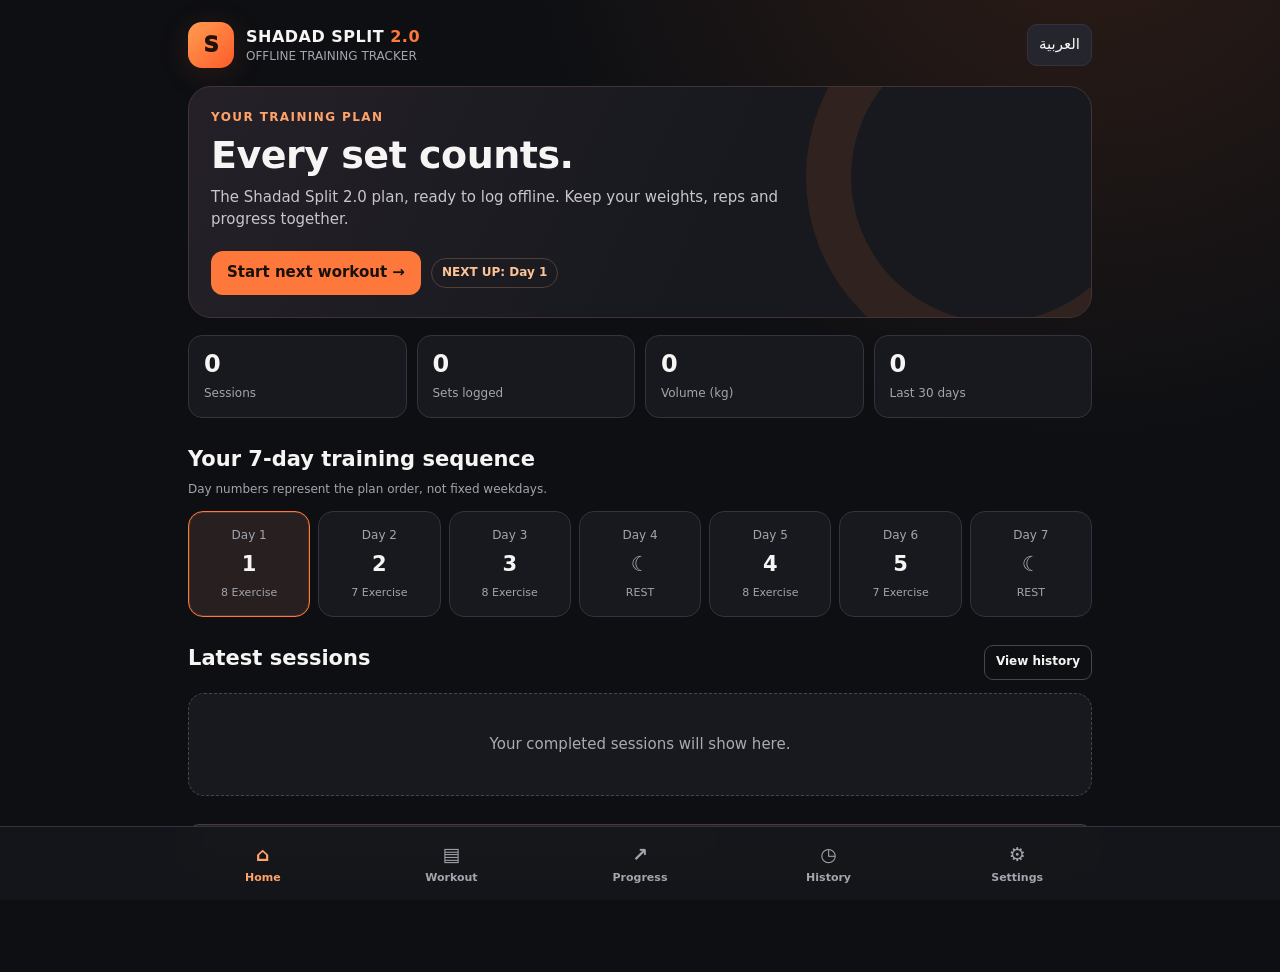
==== commit f0179784: "Fix storage protection handler syntax and verify app JavaScript" ====
--- a/shadad-tracker/index.html
+++ b/shadad-tracker/index.html
@@ -494,7 +494,7 @@
 function exportCsv(){const head=['Session ID','Date','Day','Exercise','Type','Set','Weight kg','Reps','RIR','Done','Session Notes','Exercise Notes'];let data=[head];for(let s of state.sessions.concat(state.draft?[state.draft]:[])){for(let [eid,x] of Object.entries(s.exercises||{})){for(let kind of ['warm','work'])for(let [idx,log] of (x[kind]||[]).entries())if(log.done||log.weight!==''||log.reps!=='')data.push([s.id,s.completedAt||s.startedAt,s.day,lookup(s.day,eid)?.name||eid,kind,idx+1,log.weight,log.reps,log.rir,log.done,s.notes,x.notes])}}download('shadad-sets-'+new Date().toISOString().slice(0,10)+'.csv','\ufeff'+data.map(row=>row.map(csvQuote).join(',')).join('\r\n'),'text/csv;charset=utf-8');toast(t('exported'))}
 function validateImport(data){let s=data?.format==='shadad-split-tracker'?data.data:data;return s&&s.version===1&&Array.isArray(s.sessions)&&Number.isInteger(s.nextSlot)&&s.nextSlot>=0&&s.nextSlot<=6&&s.sessions.every(x=>Number.isInteger(x.day)&&x.day>=1&&x.day<=5&&x.exercises&&typeof x.exercises==='object'&&typeof x.id==='string')&&(!s.draft||(s.draft.day>=1&&s.draft.day<=5&&s.draft.exercises))?s:null}
 async function importBackup(file){try{let parsed=JSON.parse(await file.text()),incoming=validateImport(parsed);if(!incoming){toast(t('invalidFile'));return}if(!confirm(t('confirmImport')))return;state={...blankState(),...incoming,lang:state.lang};save();stopTimer();routeTo('home');toast(t('imported'))}catch{toast(t('invalidFile'))}}
-async function protectStorage(){try{if(!navigator.storage?.persist){toast(t('persistUnsupported'));return;}const ok=await navigator.storage.persist();toast(t(ok?'persistGranted':'persistDenied'))}catch{toast(t('persistDenied')}}function clickAction(e){let btn=e.target.closest('[data-action]');if(!btn)return;let a=btn.dataset.action;switch(a){case 'start-next':startDay(SCHEDULE[state.nextSlot]||1);break;case 'resume':routeTo('train');break;case 'start-day':case 'select-day':startDay(Number(btn.dataset.day));break;case 'rest':case 'rest-slot':restSlot(Number(btn.dataset.slot??state.nextSlot));break;case 'prefill':copyPrevious(btn.dataset.eid);break;case 'toggle-set':toggleSet(btn);break;case 'add-set':state.draft.exercises[btn.dataset.eid].work.push({weight:'',reps:'',rir:'',done:false});save();render();break;case 'remove-set':{let e1=lookup(state.draft.day,btn.dataset.eid),arr=state.draft.exercises[btn.dataset.eid].work;if(arr.length>e1.sets)arr.pop();save();render();break}case 'finish':finishWorkout();break;case 'ex-timer':startTimer(Number(btn.dataset.seconds));break;case 'timer-toggle':if(timerId)stopTimer();else startTimer(timerRemaining||150);break;case 'timer-reset':stopTimer();timerRemaining=0;updateTimerDisplay();break;case 'delete-session':if(confirm(t('confirmDelete'))){state.sessions=state.sessions.filter(x=>x.id!==btn.dataset.id);save();render()}break;case 'reopen':{let s=state.sessions.find(x=>x.id===btn.dataset.id);if(!s)return;if(state.draft&&!confirm(t('confirmEdit')))return;state.sessions=state.sessions.filter(x=>x.id!==s.id);state.draft=structuredClone(s);state.draft.completedAt=null;save();routeTo('train');break}case 'protect-storage':protectStorage();break;case 'export-json':exportBackup();break;case 'export-csv':exportCsv();break;case 'import-json':document.getElementById('importFile').click();break;case 'wipe':if(confirm(t('confirmWipe'))){state=blankState();save();stopTimer();routeTo('home')}break;}}
+async function protectStorage(){try{if(!navigator.storage?.persist){toast(t('persistUnsupported'));return;}const ok=await navigator.storage.persist();toast(t(ok?'persistGranted':'persistDenied'))}catch{toast(t('persistDenied'))}}function clickAction(e){let btn=e.target.closest('[data-action]');if(!btn)return;let a=btn.dataset.action;switch(a){case 'start-next':startDay(SCHEDULE[state.nextSlot]||1);break;case 'resume':routeTo('train');break;case 'start-day':case 'select-day':startDay(Number(btn.dataset.day));break;case 'rest':case 'rest-slot':restSlot(Number(btn.dataset.slot??state.nextSlot));break;case 'prefill':copyPrevious(btn.dataset.eid);break;case 'toggle-set':toggleSet(btn);break;case 'add-set':state.draft.exercises[btn.dataset.eid].work.push({weight:'',reps:'',rir:'',done:false});save();render();break;case 'remove-set':{let e1=lookup(state.draft.day,btn.dataset.eid),arr=state.draft.exercises[btn.dataset.eid].work;if(arr.length>e1.sets)arr.pop();save();render();break}case 'finish':finishWorkout();break;case 'ex-timer':startTimer(Number(btn.dataset.seconds));break;case 'timer-toggle':if(timerId)stopTimer();else startTimer(timerRemaining||150);break;case 'timer-reset':stopTimer();timerRemaining=0;updateTimerDisplay();break;case 'delete-session':if(confirm(t('confirmDelete'))){state.sessions=state.sessions.filter(x=>x.id!==btn.dataset.id);save();render()}break;case 'reopen':{let s=state.sessions.find(x=>x.id===btn.dataset.id);if(!s)return;if(state.draft&&!confirm(t('confirmEdit')))return;state.sessions=state.sessions.filter(x=>x.id!==s.id);state.draft=structuredClone(s);state.draft.completedAt=null;save();routeTo('train');break}case 'protect-storage':protectStorage();break;case 'export-json':exportBackup();break;case 'export-csv':exportCsv();break;case 'import-json':document.getElementById('importFile').click();break;case 'wipe':if(confirm(t('confirmWipe'))){state=blankState();save();stopTimer();routeTo('home')}break;}}
 document.addEventListener('click',e=>{let nav=e.target.closest('[data-route]');if(nav){routeTo(nav.dataset.route);return}clickAction(e)});
 document.addEventListener('input',e=>{let target=e.target;let f=target.dataset.field;if(!state.draft||!f)return;switch(f){case 'set-field':{let set=state.draft.exercises[target.dataset.eid][target.dataset.kind][Number(target.dataset.i)];let val=target.value;set[target.dataset.value]=val;break}case 'exercise-notes':state.draft.exercises[target.dataset.eid].notes=target.value;break;case 'session-notes':state.draft.notes=target.value;break;case 'steps':state.draft.steps=target.value;break;case 'cardio-field':state.draft.cardio[target.dataset.key]=target.value;break;}save()});
 document.addEventListener('change',e=>{if(e.target.id==='exSelect'){selectedExercise=e.target.value;render()}else if(e.target.id==='metricSelect'){metric=e.target.value;render()}else if(e.target.dataset.field==='cardio-done'){state.draft.cardio.done=e.target.checked;save()}});
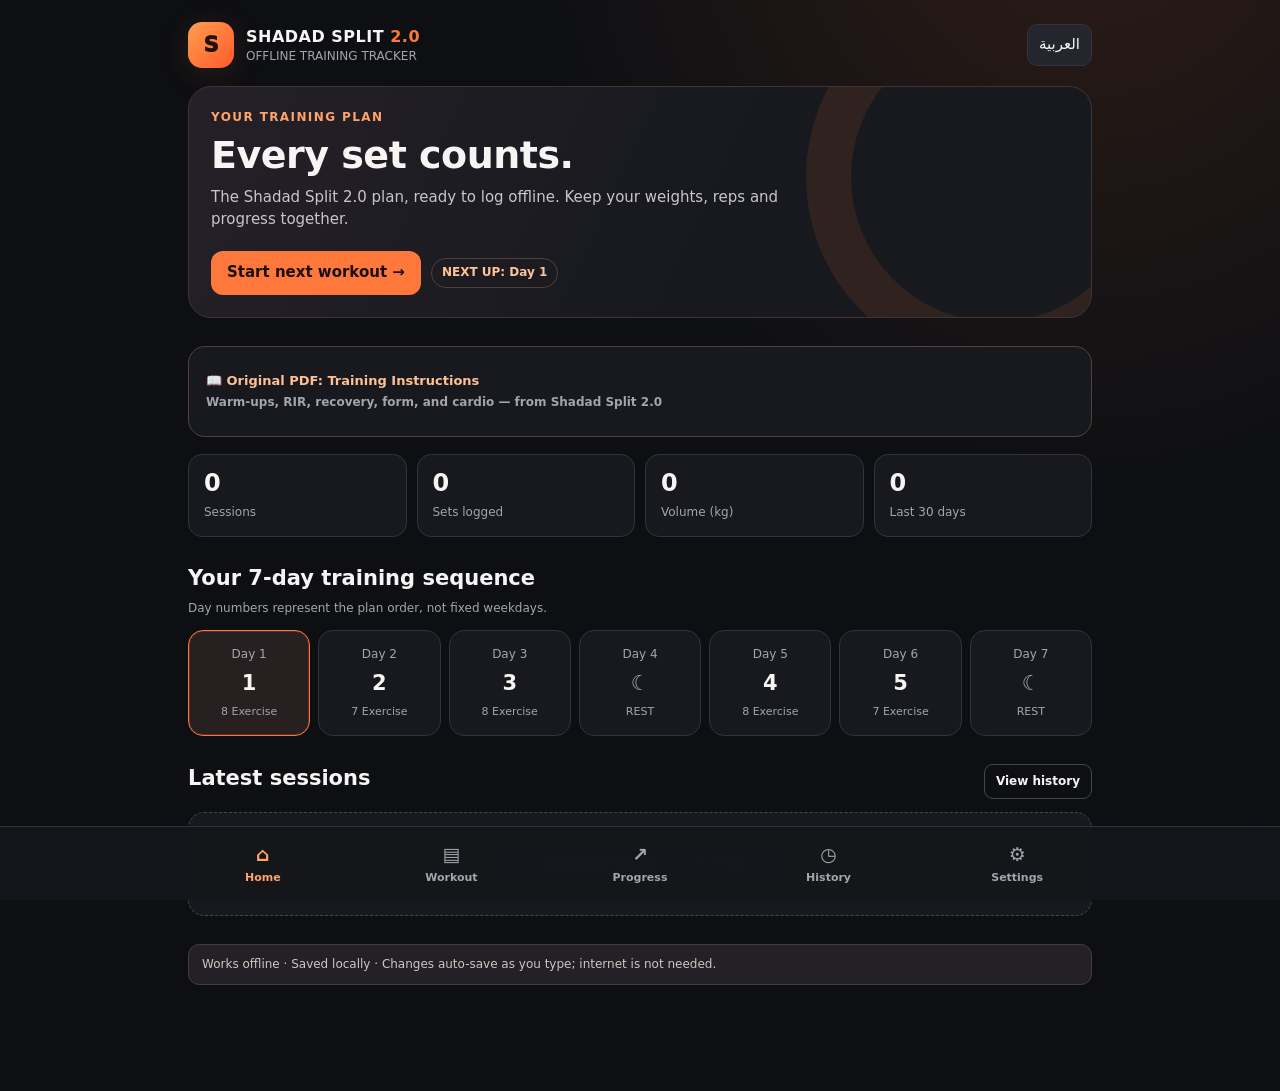
==== commit 1ac09994: "Align tracker with all Shadad Split PDF guidance, warmups, RIR, split, and cardio instructions" ====
--- a/shadad-tracker/index.html
+++ b/shadad-tracker/index.html
@@ -14,6 +14,7 @@
 [dir=rtl] .set-table .set-kind{text-align:right;padding-right:5px;padding-left:0}[dir=rtl] .history-details th,[dir=rtl] .history-details td{text-align:right}[dir=rtl] .right{text-align:left}
 @media (max-width:600px){.shell{padding:0 12px 106px}.top{padding:13px 1px}.brand-title{font-size:14px}.hero{padding:19px 17px}.stats{grid-template-columns:repeat(2,minmax(0,1fr))}.days{grid-template-columns:repeat(4,minmax(0,1fr))}.day-card{min-height:98px}.day-main{font-size:20px}.fields{grid-template-columns:repeat(3,minmax(0,1fr))}.card{padding:14px}.ex-top{padding:14px 13px 11px}.ex-name{font-size:16px}.set-table{padding:0 6px}.set-table td{padding:2px}.set-table .set-kind{width:43px;font-size:11px}.set-table .markdone{width:35px;min-width:35px}.set-table input{padding:7px 2px}.ex-bottom{padding:10px 12px 13px}.prev{padding:0 12px 10px}.ex-notes{padding:0 12px 12px}.grid2{grid-template-columns:1fr}.session-footer{bottom:73px}.tab{font-size:10px}.tab-icon{font-size:18px}}
 @media (max-width:345px){.set-table input{font-size:13px}.targets{gap:3px}.target{font-size:11px;padding:4px}.ex-actions{flex-direction:column}.hero h1{font-size:27px}}
+details.pdf-guide{border-color:#554137}details.pdf-guide>summary{cursor:pointer;list-style:none}details.pdf-guide>summary::-webkit-details-marker{display:none}.pdf-guide-summary{display:flex;flex-direction:column;gap:3px}.pdf-guide-rule{padding:10px 0;border-top:1px solid var(--border)}.pdf-guide-rule h4{margin:0 0 5px;font-size:14px;color:var(--orange2)}.pdf-guide-rule p{margin:0;line-height:1.6}.pdf-guide-body{padding-top:14px}.pdf-guide-body .row{gap:14px;flex-wrap:wrap}
 </style>
 <link rel="manifest" href="./manifest.webmanifest">
 <link rel="icon" type="image/svg+xml" href="./icon.svg">
@@ -455,6 +456,14 @@
     }
   ]
 };
+const PDF_GUIDE={"en":{"title":"Original PDF: Training Instructions","subtitle":"Warm-ups, RIR, recovery, form, and cardio — from Shadad Split 2.0","sections":[["Training sequence","Day 1 → Day 2 → Day 3 → REST → Day 4 → Day 5 → REST. Follow that order. The PDF says you may complete the cycle across 7, 8, or 9 calendar days; do not force it into a fixed week."],["Warm-up sets (W.U)","Use lighter weights and the same rep range as the main exercise. Warm up without rushing. Warm-up sets DO NOT count toward the plan's working training volume."],["Working sets","Only the working sets printed for each exercise count toward weekly training volume. Do not count warm-up sets as working sets."],["RIR — reps in reserve","RIR means how many more full reps you could do before failure. Follow the exact target next to each exercise, including 1–2 RIR for Day 1 Cable reverse curl."],["Back-off sets — explanation only","If explicitly specified, reduce weight by 15–20% on your last set and go to failure. No exercise in these PDF tables is marked as a back-off set."],["Supersets — explanation only","A superset is two exercises back-to-back with zero rest. No exercises in these PDF tables are marked as a superset."],["Partial reps — only when prescribed","After reaching failure, use short-range half or quarter reps only if specifically requested. The PDF exercise tables do not prescribe partial reps."],["Technique, effort and rest","Choose challenging weights that still allow clean form and the stated rep range. If you easily exceed the range, the weight is too light. Keep exercise selection and order consistent; don't keep switching every week. Take scheduled rest days even when feeling good. Log your weights and reps."],["Recording for your coach","Record one set per exercise and send it on check-in day so the coach can check your form. This app does not automatically record or send videos."],["Post-workout cardio","Treadmill AFTER your workout: 20 minutes, speed 4, incline 10. Do not shift cardio before lifting just to finish faster, skip it planning to make up for it tomorrow, or hold the treadmill handles on an incline. The PDF shows a daily-steps placeholder, not a numeric step target."]],"video":"Coach's 20+ minute split explanation","sheet":"Original Google Sheets link in PDF","source":"Source: original PDF pages 3–6, 8, 10, 12, 15, 17 and 19–20."},"ar":{"title":"تعليمات التمرين من الـ PDF الأصلي","subtitle":"التسخين، RIR، الراحة، الأداء والكارديو — Shadad Split 2.0","sections":[["ترتيب أيام التمرين","اليوم ١ ← اليوم ٢ ← اليوم ٣ ← راحة ← اليوم ٤ ← اليوم ٥ ← راحة. امشي بنفس الترتيب. ممكن الدورة تمتد ٧ أو ٨ أو ٩ أيام، ومش لازم أسبوع ثابت."],["مجاميع التسخين (W.U)","استخدم وزن أخف وبنفس مدى تكرارات التمرين الأساسي. متستعجلش في التسخين. مجاميع التسخين مش محسوبة ضمن مجاميع العمل الأساسية."],["مجاميع العمل (Working Sets)","المجاميع الأساسية المكتوبة لكل تمرين بس هي اللي بتتحسب في حجم التمرين الأسبوعي. متحسبش مجاميع التسخين."],["الـ RIR — تكرارات في المخزون","هو عدد التكرارات الكاملة اللي تقدر تعملها قبل الفشل. التزم بهدف كل تمرين، بما فيه Cable reverse curl في اليوم الأول وهدفه ١–٢ RIR."],["Back-off Sets — شرح فقط","لو مكتوبة صراحة في الجدول: قلل وزن آخر مجموعة بنسبة ١٥–٢٠٪ وكمل للفشل. جدول التمارين في الملف مش محدد فيه مجموعات Back-off."],["Supersets — شرح فقط","تمرينين وراء بعض من غير راحة بينهما. مفيش تمارين محددة Superset في الجداول دي."],["التكرارات الجزئية — لو مطلوبة فقط","بعد الفشل، تعمل نص أو ربع تكرار لما التكرارات الكاملة متبقاش ممكنة، وده فقط لو الكابتن طلبه صراحة. الجداول هنا مش طالبة تكرارات جزئية."],["الأداء، الأوزان والراحة","اختار وزن يكون صعب لكن يسمح بأداء نظيف داخل مدى التكرارات. لو بتعدي المدى بسهولة فالوزن خفيف. التزم بنفس التمارين والترتيب ومتغيرش كل أسبوع. خُد أيام الراحة حتى لو حاسس إنك كويس، وسجل الوزن والتكرارات."],["تصوير الأداء للكابتن","صور مجموعة واحدة من كل تمرين وابعتها يوم المتابعة للكابتن علشان يراجع الأداء. التطبيق مش بيصور أو بيبعت الفيديوهات تلقائيًا."],["الكارديو بعد التمرين","مشاية بعد الحديد لمدة ٢٠ دقيقة، سرعة ٤، ميل ١٠. متقدمش الكارديو قبل الحديد لمجرد إنك تخلص أسرع، ومتأجلوش لبكرة، ومتمسكش في إيد المشاية وهي على ميل. عدد الخطوات في الملف مجرد خانة فاضية مش هدف محدد."]],"video":"فيديو شرح التقسيمة من الكابتن (+٢٠ دقيقة)","sheet":"رابط Google Sheets الموجود في الملف","source":"المصدر: صفحات PDF رقم ٣–٦، ٨، ١٠، ١٢، ١٥، ١٧، ١٩–٢٠."}};
+function guideView(context){
+ const p=PDF_GUIDE[state.lang==='ar'?'ar':'en'];
+ const sections=p.sections.map(pair=>'<section class="pdf-guide-rule"><h4>'+esc(pair[0])+'</h4><p>'+esc(pair[1])+'</p></section>').join('');
+ const video='<a target="_blank" rel="noopener noreferrer" href="https://youtu.be/D9Cpy3V9Mek">'+esc(p.video)+'</a>';
+ const sheet='<a target="_blank" rel="noopener noreferrer" href="https://docs.google.com/spreadsheets/d/1QGD9AEnXykMd-kmQlWM7PwjGQkGRenxtzsCsyk_4tug">'+esc(p.sheet)+'</a>';
+ return '<details class="card section pdf-guide"'+(context==='train'?' style="margin:0 0 16px"':'')+'><summary class="pdf-guide-summary"><b>📖 '+esc(p.title)+'</b><span class="muted smalltext">'+esc(p.subtitle)+'</span></summary><div class="pdf-guide-body">'+sections+'<div class="row hspace">'+video+sheet+'</div><p class="hint hspace">'+esc(p.source)+'</p></div></details>';
+}
 const SCHEDULE=[1,2,3,0,4,5,0], KEY='shadad_split_tracker_2026_v1';
 const I18N={
  en:{home:'Home',train:'Workout',progress:'Progress',history:'History',settings:'Settings',track:'OFFLINE TRAINING TRACKER',eyebrow:'YOUR TRAINING PLAN',heroTitle:'Every set counts.',heroDescription:'The Shadad Split 2.0 plan, ready to log offline. Keep your weights, reps and progress together.',startNext:'Start next workout',resume:'Resume workout',last:'Latest sessions',noSessions:'Your completed sessions will show here.',plan:'Your 7-day training sequence',planHint:'Day numbers represent the plan order, not fixed weekdays.',day:'Day',rest:'REST',restDay:'Rest day',next:'NEXT UP',yourStats:'Your progress so far',sessions:'Sessions',setsLogged:'Sets logged',volume:'Volume (kg)',thisMonth:'Last 30 days',start:'Start',chooseDay:'Choose a workout',session:'Workout session',target:'Target',warmups:'Warm-up',workSets:'working sets',reps:'reps',rir:'RIR',restTime:'Rest',video:'Exercise video (opens online)',previous:'Last time',noPrevious:'No previous result',usePrevious:'Copy last weights/reps',warm:'Warm',set:'Set',weight:'kg',done:'Done',addSet:'+ Extra set',removeSet:'Remove extra',notes:'Exercise notes',sessionNotes:'Session notes',sessionProgress:'working sets complete',startTimer:'Rest timer',stopTimer:'Stop',resetTimer:'Reset',finish:'Finish workout',cardio:'Post-workout cardio',cardioTarget:'Plan: treadmill 20 min · speed 4 · incline 10',cardioDone:'I completed cardio',duration:'Minutes',speed:'Speed',incline:'Incline',steps:'Daily steps (optional)',review:'Session review',sessionDate:'Started',edit:'Continue editing',completed:'Completed',noData:'No data yet',logToSee:'Complete workouts to unlock trends.',chooseExercise:'Select exercise',metric:'Metric',bestWeight:'Top weight (kg)',bestVolume:'Session volume (kg)',bestReps:'Highest reps',allTimeBest:'All-time best',recentTrend:'Recent sessions',total:'Total',reopen:'Edit session',delete:'Delete',exercise:'Exercise',type:'Type',work:'Work',editHint:'Changes auto-save as you type; internet is not needed.',storageTitle:'Your training data',storageDesc:'Every weight, rep, set and note is saved automatically on this device. Your data is NOT uploaded to GitHub or the cloud. Do not clear site data; export backups to protect your progress.',storageSaved:'Automatically saved on this device',lastSaved:'Last saved',storageNever:'Not saved yet',protectStorage:'Request protected browser storage',persistGranted:'Browser storage protection enabled. Backups are still recommended.',persistDenied:'Your browser could not grant protected storage. Keep backup files.',persistUnsupported:'Storage protection is not supported here. Keep backup files.',storageError:'Saving failed. Please export a backup.',backupReminder:'You have logged 5 or more sessions since your last full backup. Download a new backup.',backup:'Back up your training data',backupDesc:'Everything is stored on this device and browser. Export backups regularly; deleting browser data can erase logs.',exportJSON:'Export full backup (.json)',exportCSV:'Export sets (.csv)',importJSON:'Import backup (.json)',dataControl:'Data controls',wipe:'Delete ALL local data',about:'About this tracker',aboutText:'Built from your Shadad Split 2.0 PDF: 5 training days plus 2 rest days, original exercise order, warm-up/working sets, rep ranges, RIR and rest targets. Exercise videos open YouTube and require internet.',offline:'Works offline',saved:'Saved locally',noBackup:'No data to export yet',good:'Workout saved!',needsReps:'Enter reps before marking a set done.',confirmFinish:'Finish this workout with no completed sets?',confirmNew:'An unfinished workout exists. Discard it and start another?',confirmEdit:'An unfinished workout exists. Replace it with this completed session for editing?',confirmDelete:'Delete this saved session?',confirmWipe:'Delete all sessions and settings on this device? This cannot be undone.',confirmImport:'Import backup and replace current local data? Export a backup first if needed.',imported:'Backup imported.',invalidFile:'This is not a valid tracker backup.',timerComplete:'Rest is over!',completeRest:'Mark rest day complete',restComplete:'Rest day recorded.',date:'Date',elapsed:'Duration',minutes:'min',exported:'Backup downloaded.',repsRange:'Rep target',summary:'Summary',maxSets:'Working sets',previousRecord:'Previous',copy:'Use previous',workoutComplete:'Workout complete',starting:'Start workout',disclaimer:'Rep counts and workout volume are based on logged completed sets; bodyweight work with no weight does not add to volume.',today:'Selected workout',last30:'In 30 days',goal:'Your plan',best:'Best',back:'Back',more:'More',count:'sets',setNo:'Set',emptyChart:'Log this exercise in multiple sessions to see a trend.',all:'All time',sec:'sec',cardioStats:'Cardio sessions',save:'Saved',goToHistory:'View history',noWorkout:'Start a workout to begin recording.',sameDay:'Keep building from your last session.',doneProgress:'done',on:'on'},
@@ -463,10 +472,10 @@
 function blankState(){return {version:1,lang:'en',nextSlot:0,draft:null,sessions:[],restDays:[],lastSavedAt:null,lastBackupAt:null,lastBackupCount:0}}
 let state;try{state=JSON.parse(localStorage.getItem(KEY))||blankState()}catch{state=blankState()};if(!state||!Array.isArray(state.sessions)||!Number.isInteger(state.version))state=blankState();if(!Array.isArray(state.restDays))state.restDays=[];
 let route='home',selectedExercise=Object.values(PLAN).flat()[0].name, metric='weight', timerId=null,timerEnd=0,timerRemaining=0,toastTimeout=null;
-function t(k){return (I18N[state.lang]||I18N.en)[k]||I18N.en[k]||k}function esc(s){return String(s??'').replace(/[&<>"']/g,c=>({'&':'&amp;','<':'&lt;','>':'&gt;','"':'&quot;',"'":'&#39;'}[c]))}function n(v){let x=Number(v);return Number.isFinite(x)?x:0}function displayNum(v){return Number.isFinite(v)?v.toLocaleString(state.lang==='ar'?'ar-EG':'en-US',{maximumFractionDigits:1}):'0'}function dateFmt(s){try{return new Date(s).toLocaleDateString(state.lang==='ar'?'ar-EG':'en-GB',{day:'numeric',month:'short',year:'numeric'})}catch{return s}}function timeFmt(s){try{return new Date(s).toLocaleTimeString(state.lang==='ar'?'ar-EG':'en-GB',{hour:'2-digit',minute:'2-digit'})}catch{return ''}}function save(){try{state.lastSavedAt=new Date().toISOString();localStorage.setItem(KEY,JSON.stringify(state));return true}catch{toast(t('storageError'));return false}}function toast(msg){let el=document.getElementById('toast');el.innerHTML=`<div class="notification">${esc(msg)}</div>`;clearTimeout(toastTimeout);toastTimeout=setTimeout(()=>el.innerHTML='',2500)}function allExercises(){return Object.values(PLAN).flat()}function planned(day){return PLAN[day]||[]}function uniqueExercises(){return [...new Set(allExercises().map(x=>x.name))].sort((a,b)=>a.localeCompare(b))}function lookup(day,eid){return planned(day).find(e=>e.id===eid)}function doneSets(session){return Object.values(session.exercises||{}).flatMap(x=>x.work||[]).filter(s=>s.done&&n(s.reps)>0)}function totalVolume(session){return doneSets(session).reduce((sum,s)=>sum+n(s.weight)*n(s.reps),0)}function totalDone(session){return doneSets(session).length}function sessionPlanTotal(day){return planned(day).reduce((a,e)=>a+e.sets,0)}function sessionCount(){return state.sessions.filter(x=>x.completedAt).length}function routeTo(view){route=view;render();window.scrollTo({top:0,behavior:'instant'})}function navigation(){const items=[['home','⌂'],['train','▤'],['progress','↗'],['history','◷'],['settings','⚙']];document.getElementById('tabs').innerHTML=items.map(([key,ico])=>`<button class="tab ${route===key?'active':''}" data-route="${key}"><span class="tab-icon">${ico}</span><span>${t(key)}</span></button>`).join('')}
+function t(k){return (I18N[state.lang]||I18N.en)[k]||I18N.en[k]||k}function esc(s){return String(s??'').replace(/[&<>"']/g,c=>({'&':'&amp;','<':'&lt;','>':'&gt;','"':'&quot;',"'":'&#39;'}[c]))}function n(v){let x=Number(v);return Number.isFinite(x)?x:0}function displayNum(v){return Number.isFinite(v)?v.toLocaleString(state.lang==='ar'?'ar-EG':'en-US',{maximumFractionDigits:1}):'0'}function dateFmt(s){try{return new Date(s).toLocaleDateString(state.lang==='ar'?'ar-EG':'en-GB',{day:'numeric',month:'short',year:'numeric'})}catch{return s}}function timeFmt(s){try{return new Date(s).toLocaleTimeString(state.lang==='ar'?'ar-EG':'en-GB',{hour:'2-digit',minute:'2-digit'})}catch{return ''}}function save(){try{state.lastSavedAt=new Date().toISOString();if(state.draft)state.draft.updatedAt=state.lastSavedAt;localStorage.setItem(window.ShadadCloud?.storageKey||KEY,JSON.stringify(state));window.ShadadCloud?.localSaved?.();return true}catch{toast(t('storageError'));return false}}function toast(msg){let el=document.getElementById('toast');el.innerHTML=`<div class="notification">${esc(msg)}</div>`;clearTimeout(toastTimeout);toastTimeout=setTimeout(()=>el.innerHTML='',2500)}function allExercises(){return Object.values(PLAN).flat()}function planned(day){return PLAN[day]||[]}function uniqueExercises(){return [...new Set(allExercises().map(x=>x.name))].sort((a,b)=>a.localeCompare(b))}function lookup(day,eid){return planned(day).find(e=>e.id===eid)}function doneSets(session){return Object.values(session.exercises||{}).flatMap(x=>x.work||[]).filter(s=>s.done&&n(s.reps)>0)}function totalVolume(session){return doneSets(session).reduce((sum,s)=>sum+n(s.weight)*n(s.reps),0)}function totalDone(session){return doneSets(session).length}function sessionPlanTotal(day){return planned(day).reduce((a,e)=>a+e.sets,0)}function sessionCount(){return state.sessions.filter(x=>x.completedAt).length}function routeTo(view){route=view;render();window.scrollTo({top:0,behavior:'instant'})}function navigation(){const items=[['home','⌂'],['train','▤'],['progress','↗'],['history','◷'],['settings','⚙']];document.getElementById('tabs').innerHTML=items.map(([key,ico])=>`<button class="tab ${route===key?'active':''}" data-route="${key}"><span class="tab-icon">${ico}</span><span>${t(key)}</span></button>`).join('')}
 function render(){document.documentElement.lang=state.lang;document.documentElement.dir=state.lang==='ar'?'rtl':'ltr';document.getElementById('langBtn').textContent=state.lang==='en'?'العربية':'English';document.getElementById('brandSub').textContent=t('track');navigation();const main=document.getElementById('app');main.innerHTML={home:homeView,train:trainView,progress:progressView,history:historyView,settings:settingsView}[route]();updateTimerDisplay()}
 function topStats(){const volume=state.sessions.reduce((sum,s)=>sum+totalVolume(s),0);const done=state.sessions.reduce((sum,s)=>sum+totalDone(s),0);let thirty=state.sessions.filter(s=>new Date(s.completedAt||s.startedAt)>Date.now()-30*86400000).length;return `<div class="stats"><div class="stat"><b>${sessionCount()}</b><span>${t('sessions')}</span></div><div class="stat"><b>${done}</b><span>${t('setsLogged')}</span></div><div class="stat"><b>${displayNum(volume)}</b><span>${t('volume')}</span></div><div class="stat"><b>${thirty}</b><span>${t('thisMonth')}</span></div></div>`}
-function homeView(){let next=SCHEDULE[state.nextSlot%7];let items=[...state.sessions].sort((a,b)=>(b.completedAt||'').localeCompare(a.completedAt||'')).slice(0,4);return `<section class="hero"><div class="eyebrow">${t('eyebrow')}</div><h1>${t('heroTitle')}</h1><p>${t('heroDescription')}</p><div class="row"><button class="btn primary" data-action="${state.draft?'resume':next===0?'rest':'start-next'}">${state.draft?t('resume'):next===0?t('completeRest'):t('startNext')} →</button><span class="pill">${t('next')}: ${next===0?t('restDay'):t('day')+' '+next}</span></div></section>${topStats()}<section class="section"><div class="sect-head"><h2>${t('plan')}</h2></div><p class="hint" style="margin:-4px 0 12px">${t('planHint')}</p><div class="days">${SCHEDULE.map((day,i)=>`<button class="day-card ${i===state.nextSlot?'active':''} ${!day?'rest':''}" data-action="${day?'select-day':'rest-slot'}" data-day="${day}" data-slot="${i}"><div class="day-num">${t('day')} ${i+1}</div><div class="day-main">${day||'☾'}</div><div class="day-label">${day?`${planned(day).length} ${t('exercise')}`:t('rest')}</div></button>`).join('')}</div></section><section class="section"><div class="sect-head"><h2>${t('last')}</h2><button class="btn small ghost" data-route="history">${t('goToHistory')}</button></div>${items.length?`<div class="card">${items.map(s=>`<div class="latest"><div><div class="latest-title">${t('day')} ${s.day} · ${dateFmt(s.completedAt)}</div><div class="subtle">${totalDone(s)} ${t('count')} · ${displayNum(totalVolume(s))} kg</div></div><span class="pill green">✓ ${t('completed')}</span></div>`).join('')}</div>`:`<div class="empty">${t('noSessions')}</div>`}</section><div class="section note">${t('offline')} · ${t('saved')} · ${t('editHint')}</div>`}
+function homeView(){let next=SCHEDULE[state.nextSlot%7];let items=[...state.sessions].sort((a,b)=>(b.completedAt||'').localeCompare(a.completedAt||'')).slice(0,4);return `<section class="hero"><div class="eyebrow">${t('eyebrow')}</div><h1>${t('heroTitle')}</h1><p>${t('heroDescription')}</p><div class="row"><button class="btn primary" data-action="${state.draft?'resume':next===0?'rest':'start-next'}">${state.draft?t('resume'):next===0?t('completeRest'):t('startNext')} →</button><span class="pill">${t('next')}: ${next===0?t('restDay'):t('day')+' '+next}</span></div></section>${guideView('home')}${topStats()}<section class="section"><div class="sect-head"><h2>${t('plan')}</h2></div><p class="hint" style="margin:-4px 0 12px">${t('planHint')}</p><div class="days">${SCHEDULE.map((day,i)=>`<button class="day-card ${i===state.nextSlot?'active':''} ${!day?'rest':''}" data-action="${day?'select-day':'rest-slot'}" data-day="${day}" data-slot="${i}"><div class="day-num">${t('day')} ${i+1}</div><div class="day-main">${day||'☾'}</div><div class="day-label">${day?`${planned(day).length} ${t('exercise')}`:t('rest')}</div></button>`).join('')}</div></section><section class="section"><div class="sect-head"><h2>${t('last')}</h2><button class="btn small ghost" data-route="history">${t('goToHistory')}</button></div>${items.length?`<div class="card">${items.map(s=>`<div class="latest"><div><div class="latest-title">${t('day')} ${s.day} · ${dateFmt(s.completedAt)}</div><div class="subtle">${totalDone(s)} ${t('count')} · ${displayNum(totalVolume(s))} kg</div></div><span class="pill green">✓ ${t('completed')}</span></div>`).join('')}</div>`:`<div class="empty">${t('noSessions')}</div>`}</section><div class="section note">${t('offline')} · ${t('saved')} · ${t('editHint')}</div>`}
 function newDraft(day){return {id:'s'+Date.now()+'-'+Math.random().toString(36).slice(2,7),day,startedAt:new Date().toISOString(),completedAt:null,exercises:Object.fromEntries(planned(day).map(e=>[e.id,{warm:Array.from({length:e.warmups},()=>({weight:'',reps:'',rir:'',done:false})),work:Array.from({length:e.sets},()=>({weight:'',reps:'',rir:'',done:false})),notes:''}])),notes:'',cardio:{done:false,duration:'20',speed:'4',incline:'10'},steps:''}}
 function startDay(day){if(state.draft&&state.draft.day!==day&&!confirm(t('confirmNew')))return;if(!state.draft||state.draft.day!==day)state.draft=newDraft(day);save();routeTo('train')}
 function restSlot(slot){if(state.draft&&!confirm(t('confirmNew')))return;if(state.draft)state.draft=null;state.restDays.push(new Date().toISOString());state.nextSlot=(slot+1)%7;save();toast(t('restComplete'));routeTo('home')}
@@ -474,17 +483,17 @@
 function prevString(e){let prev=getLast(e);if(!prev)return t('noPrevious');const lines=prev.work.filter(s=>s.done).map(s=>`${s.weight===''?'BW':s.weight+' kg'} × ${s.reps}`).join(' · ');return `${dateFmt(prev.session.completedAt)} — ${lines||t('noPrevious')}`}
 function setRows(e,kind,sets){return sets.map((s,i)=>`<tr class="${s.done?'is-done':''}"><td class="set-kind"><b>${kind==='warm'?t('warm'):t('set')} ${i+1}</b>${kind==='warm'?'<small>W/U</small>':''}</td>${['weight','reps','rir'].map(f=>`<td><input type="number" inputmode="decimal" min="0" ${f==='rir'?'max="10" step="1"':f==='reps'?'step="1"':'step="0.5"'} aria-label="${esc(e.name)} ${kind} ${i+1} ${f}" placeholder="${f==='rir'&&kind==='work'?e.rir:'—'}" data-field="set-field" data-eid="${e.id}" data-kind="${kind}" data-i="${i}" data-value="${f}" value="${esc(s[f])}"></td>`).join('')}<td><button class="markdone" aria-label="Mark set done" data-action="toggle-set" data-eid="${e.id}" data-kind="${kind}" data-i="${i}">${s.done?'✓':'○'}</button></td></tr>`).join('')}
 function exerciseCard(e,index){const x=state.draft.exercises[e.id],pr=getLast(e);return `<article class="exercise"><div class="ex-top"><div><div class="ex-index">${t('exercise')} ${index+1} / ${planned(state.draft.day).length}</div><div class="ex-name">${esc(e.name)}</div><div class="targets"><span class="target">${e.sets} ${t('workSets')}</span><span class="target">${e.reps} ${t('reps')}</span><span class="target">RIR ${e.rir}</span><span class="target">${e.rest}</span></div></div><div class="ex-actions">${e.video?`<a class="ico-btn" href="${esc(e.video)}" target="_blank" rel="noopener noreferrer" title="${t('video')}" aria-label="${t('video')}">▶</a>`:''}<button class="ico-btn" data-action="ex-timer" data-seconds="${e.restSeconds}" title="${t('startTimer')}">◷</button></div></div><table class="set-table"><thead><tr><th style="width:53px"></th><th>${t('weight')}</th><th>${t('reps')}</th><th>RIR</th><th>✓</th></tr></thead><tbody>${setRows(e,'warm',x.warm)}${setRows(e,'work',x.work)}</tbody></table><div class="prev"><b>${t('previous')}:</b> ${esc(prevString(e))}</div><div class="ex-bottom"><div class="row">${pr?`<button class="btn ghost small" data-action="prefill" data-eid="${e.id}">↶ ${t('usePrevious')}</button>`:''}<button class="btn ghost small" data-action="add-set" data-eid="${e.id}">${t('addSet')}</button>${x.work.length>e.sets?`<button class="btn ghost small" data-action="remove-set" data-eid="${e.id}">−</button>`:''}</div><span class="smalltext muted">${t('restTime')}: ${esc(e.rest)}</span></div><details class="ex-notes" ${x.notes?'open':''}><summary>${t('notes')}${x.notes?' •':''}</summary><textarea data-field="exercise-notes" data-eid="${e.id}" placeholder="${t('notes')}">${esc(x.notes)}</textarea></details></article>`}
-function trainView(){if(!state.draft){return `<div class="sect-head"><h2>${t('chooseDay')}</h2></div><div class="grid2">${[1,2,3,4,5].map(day=>`<div class="card"><div class="eyebrow">${t('goal')}</div><h2 style="margin:6px 0">${t('day')} ${day}</h2><p class="muted smalltext">${planned(day).length} ${t('exercise')} · ${sessionPlanTotal(day)} ${t('count')}</p><button class="btn primary block" data-action="start-day" data-day="${day}">${t('start')}</button></div>`).join('')}</div><p class="note section">${t('editHint')}</p>`}let s=state.draft;let total=sessionPlanTotal(s.day),done=totalDone(s);return `<div class="workout-head"><div><div class="eyebrow">${t('session')} · ${dateFmt(s.startedAt)}</div><h1 class="workout-title">${t('day')} ${s.day}</h1><div class="muted smalltext">${planned(s.day).length} ${t('exercise')} · ${total} ${t('workSets')}</div></div><button class="btn small ghost" data-route="home">${t('back')}</button></div><div class="progress-track"><div id="workoutBar" class="progress-fill" style="width:${Math.min(100,done/total*100)}%"></div></div><p id="session-progress" class="smalltext muted" style="margin:7px 0 17px">${done} / ${total} ${t('sessionProgress')}</p>${planned(s.day).map(exerciseCard).join('')}<div class="card section"><div class="sect-head"><h2>${t('cardio')}</h2></div><p class="hint">${t('cardioTarget')}</p><label class="row" style="margin:12px 0 15px"><input type="checkbox" data-field="cardio-done" ${s.cardio?.done?'checked':''} style="min-height:21px;width:21px;accent-color:var(--orange)"> <b>${t('cardioDone')}</b></label><div class="fields">${[['duration','duration'],['speed','speed'],['incline','incline']].map(([key,label])=>`<div class="field"><label>${t(label)}</label><input type="number" min="0" inputmode="decimal" data-field="cardio-field" data-key="${key}" value="${esc(s.cardio?.[key]??'')}"></div>`).join('')}</div><div class="field hspace"><label>${t('steps')}</label><input type="number" min="0" inputmode="numeric" data-field="steps" value="${esc(s.steps)}" placeholder="0"></div><div class="field hspace"><label>${t('sessionNotes')}</label><textarea data-field="session-notes" placeholder="${t('notes')}">${esc(s.notes)}</textarea></div></div><div class="session-footer"><div class="row spread"><div class="timer"><span id="clock" class="timer-clock">00:00</span><button class="btn small ghost" data-action="timer-toggle" id="timerToggle">${t('startTimer')}</button><button class="btn small ghost" data-action="timer-reset">↺</button></div><button class="btn primary" data-action="finish">✓ ${t('finish')}</button></div></div>`}
+function trainView(){if(!state.draft){return `<div class="sect-head"><h2>${t('chooseDay')}</h2></div><div class="grid2">${[1,2,3,4,5].map(day=>`<div class="card"><div class="eyebrow">${t('goal')}</div><h2 style="margin:6px 0">${t('day')} ${day}</h2><p class="muted smalltext">${planned(day).length} ${t('exercise')} · ${sessionPlanTotal(day)} ${t('count')}</p><button class="btn primary block" data-action="start-day" data-day="${day}">${t('start')}</button></div>`).join('')}</div><p class="note section">${t('editHint')}</p>`}let s=state.draft;let total=sessionPlanTotal(s.day),done=totalDone(s);return `<div class="workout-head"><div><div class="eyebrow">${t('session')} · ${dateFmt(s.startedAt)}</div><h1 class="workout-title">${t('day')} ${s.day}</h1><div class="muted smalltext">${planned(s.day).length} ${t('exercise')} · ${total} ${t('workSets')}</div></div><button class="btn small ghost" data-route="home">${t('back')}</button></div>${guideView('train')}<div class="progress-track"><div id="workoutBar" class="progress-fill" style="width:${Math.min(100,done/total*100)}%"></div></div><p id="session-progress" class="smalltext muted" style="margin:7px 0 17px">${done} / ${total} ${t('sessionProgress')}</p>${planned(s.day).map(exerciseCard).join('')}<div class="card section"><div class="sect-head"><h2>${t('cardio')}</h2></div><p class="hint">${t('cardioTarget')}</p><label class="row" style="margin:12px 0 15px"><input type="checkbox" data-field="cardio-done" ${s.cardio?.done?'checked':''} style="min-height:21px;width:21px;accent-color:var(--orange)"> <b>${t('cardioDone')}</b></label><div class="fields">${[['duration','duration'],['speed','speed'],['incline','incline']].map(([key,label])=>`<div class="field"><label>${t(label)}</label><input type="number" min="0" inputmode="decimal" data-field="cardio-field" data-key="${key}" value="${esc(s.cardio?.[key]??'')}"></div>`).join('')}</div><div class="field hspace"><label>${t('steps')}</label><input type="number" min="0" inputmode="numeric" data-field="steps" value="${esc(s.steps)}" placeholder="0"></div><div class="field hspace"><label>${t('sessionNotes')}</label><textarea data-field="session-notes" placeholder="${t('notes')}">${esc(s.notes)}</textarea></div></div><div class="session-footer"><div class="row spread"><div class="timer"><span id="clock" class="timer-clock">00:00</span><button class="btn small ghost" data-action="timer-toggle" id="timerToggle">${t('startTimer')}</button><button class="btn small ghost" data-action="timer-reset">↺</button></div><button class="btn primary" data-action="finish">✓ ${t('finish')}</button></div></div>`}
 function sessionRows(s){return Object.entries(s.exercises||{}).flatMap(([eid,logs])=>[...(logs.warm||[]).map((x,i)=>({eid,index:i,type:'Warmup',...x})),...(logs.work||[]).map((x,i)=>({eid,index:i,type:'Working',...x}))]).filter(x=>x.done)}
 function metricSeries(name,which=metric){return state.sessions.map(s=>{let sets=[];for(let [id,log] of Object.entries(s.exercises||{}))if(lookup(s.day,id)?.name===name)sets.push(...(log.work||[]).filter(x=>x.done&&n(x.reps)>0));if(!sets.length)return null;let val=which==='volume'?sets.reduce((sum,x)=>sum+n(x.weight)*n(x.reps),0):which==='reps'?Math.max(...sets.map(x=>n(x.reps))):Math.max(...sets.map(x=>n(x.weight)));return {date:s.completedAt||s.startedAt,val}}).filter(Boolean).sort((a,b)=>a.date.localeCompare(b.date))}
 function chartSVG(series){if(!series.length)return `<div class="empty" style="padding:30px 10px">${t('emptyChart')}</div>`;let arr=series.slice(-10);const W=700,H=275,L=50,R=24,T=20,B=44;let min=Math.min(...arr.map(x=>x.val)),max=Math.max(...arr.map(x=>x.val));if(min===max){min=Math.max(0,min*0.75-1);max=max*1.15+1}let padded=(max-min)*.1;min=Math.max(0,min-padded);max+=padded;const x=i=>L+(W-L-R)*(arr.length===1?.5:i/(arr.length-1));const y=v=>T+(max-v)/(max-min)*(H-T-B);const points=arr.map((a,i)=>`${x(i)},${y(a.val)}`).join(' ');const ticks=[0,1,2,3].map(i=>{let v=min+(max-min)*i;let yy=y(v);return `<line x1="${L}" x2="${W-R}" y1="${yy}" y2="${yy}" stroke="#34363e" stroke-dasharray="4 5"/><text x="${L-6}" y="${yy+4}" text-anchor="end" class="chartlabel">${displayNum(v)}</text>`}).join('');return `<svg viewBox="0 0 ${W} ${H}" role="img" aria-label="Exercise progress chart">${ticks}<polyline class="chartline" points="${points}"/>${arr.map((a,i)=>`<circle class="chartpoint" cx="${x(i)}" cy="${y(a.val)}" r="5"/><text class="chartlabel" text-anchor="middle" x="${x(i)}" y="${H-12}">${dateFmt(a.date).split(' ').slice(0,2).join(' ')}</text>`).join('')}</svg>`}
 function progressView(){const opts=uniqueExercises();if(!opts.includes(selectedExercise))selectedExercise=opts[0];let series=metricSeries(selectedExercise),best=series.length?Math.max(...series.map(x=>x.val)):null;let cardio=state.sessions.filter(s=>s.cardio?.done).length;return `<div class="sect-head"><h2>${t('progress')}</h2><span class="pill">${t('all')}</span></div>${topStats()}<section class="section chartbox"><div class="grid2"><div class="field"><label>${t('chooseExercise')}</label><select id="exSelect" class="ch-select">${opts.map(v=>`<option value="${esc(v)}" ${v===selectedExercise?'selected':''}>${esc(v)}</option>`).join('')}</select></div><div class="field"><label>${t('metric')}</label><select id="metricSelect"><option value="weight" ${metric==='weight'?'selected':''}>${t('bestWeight')}</option><option value="volume" ${metric==='volume'?'selected':''}>${t('bestVolume')}</option><option value="reps" ${metric==='reps'?'selected':''}>${t('bestReps')}</option></select></div></div><div class="row spread hspace"><div><div class="hint">${t('allTimeBest')}</div><div class="trend-value">${best===null?'—':displayNum(best)} <span style="font-size:13px;color:var(--muted)">${metric==='reps'?t('reps'):'kg'}</span></div></div><div class="hint">${series.length} ${t('sessions')}</div></div>${chartSVG(series)}</section><section class="section"><div class="sect-head"><h2>${t('summary')}</h2></div><div class="grid2"><div class="stat"><b>${cardio}</b><span>${t('cardioStats')}</span></div><div class="stat"><b>${displayNum(state.sessions.reduce((a,s)=>a+totalVolume(s),0))}</b><span>${t('volume')}</span></div></div><p class="hint hspace">${t('disclaimer')}</p></section>`}
 function historyView(){let arr=[...state.sessions].sort((a,b)=>(b.completedAt||'').localeCompare(a.completedAt||''));return `<div class="sect-head"><h2>${t('history')}</h2><span class="pill">${arr.length} ${t('sessions')}</span></div>${!arr.length?`<div class="empty"><div class="symbol">▤</div>${t('noSessions')}</div>`:arr.map(s=>{let rows=sessionRows(s),vol=totalVolume(s);return `<article class="card"><div class="row spread"><div><div class="eyebrow">${dateFmt(s.completedAt||s.startedAt)} · ${timeFmt(s.startedAt)}</div><h2 style="margin:5px 0 3px">${t('day')} ${s.day}</h2><div class="muted smalltext">${rows.filter(x=>x.type==='Working').length} ${t('count')} · ${displayNum(vol)} kg · ${s.cardio?.done?'✓ '+t('cardio'):''}</div></div><div class="row"><button class="btn small ghost" data-action="reopen" data-id="${esc(s.id)}">${t('reopen')}</button><button class="btn small danger" data-action="delete-session" data-id="${esc(s.id)}">${t('delete')}</button></div></div><details class="history-details"><summary>${t('more')} · ${rows.length} ${t('count')}</summary><div style="overflow:auto"><table><thead><tr><th>${t('exercise')}</th><th>${t('type')}</th><th>${t('weight')}</th><th>${t('reps')}</th><th>RIR</th></tr></thead><tbody>${rows.map(r=>`<tr><td>${esc(lookup(s.day,r.eid)?.name||r.eid)}</td><td>${r.type==='Working'?t('work'):t('warm')}</td><td>${esc(r.weight||'—')}</td><td>${esc(r.reps)}</td><td>${esc(r.rir||'—')}</td></tr>`).join('')}</tbody></table></div>${s.notes?`<p class="hint">${esc(s.notes)}</p>`:''}${s.steps?`<p class="hint">${t('steps')}: ${esc(s.steps)}</p>`:''}</details></article>`}).join('')}`}
-function settingsView(){return `<div class="sect-head"><h2>${t('settings')}</h2></div><div class="card"><h3 style="margin:0 0 8px">${t('storageTitle')}</h3><p class="muted">${t('storageDesc')}</p><div class="pill green">✓ ${t('storageSaved')}</div><p class="hint hspace">${t('lastSaved')}: ${state.lastSavedAt?dateFmt(state.lastSavedAt)+' '+timeFmt(state.lastSavedAt):t('storageNever')}</p><button class="btn ghost small" data-action="protect-storage">${t('protectStorage')}</button></div><div class="card"><h3 style="margin:0 0 8px">${t('backup')}</h3><p class="muted">${t('backupDesc')}</p>${state.sessions.length-(state.lastBackupCount||0)>=5?`<p class="note">${t('backupReminder')}</p>`:''}<div class="row hspace"><button class="btn primary" data-action="export-json">↓ ${t('exportJSON')}</button><button class="btn ghost" data-action="export-csv">↓ ${t('exportCSV')}</button><button class="btn ghost" data-action="import-json">↑ ${t('importJSON')}</button></div></div><div class="card"><h3 style="margin:0 0 10px">${t('about')}</h3><p class="muted">${t('aboutText')}</p><div class="pill green">✓ ${t('offline')}</div></div><div class="card"><h3 style="margin:0 0 12px">${t('dataControl')}</h3><button class="btn danger" data-action="wipe">${t('wipe')}</button></div>`}
+function settingsView(){return `<div class="sect-head"><h2>${t('settings')}</h2></div>${window.ShadadCloud?.view?.()||''}<div class="card"><h3 style="margin:0 0 8px">${t('storageTitle')}</h3><p class="muted">${t('storageDesc')}</p><div class="pill green">✓ ${t('storageSaved')}</div><p class="hint hspace">${t('lastSaved')}: ${state.lastSavedAt?dateFmt(state.lastSavedAt)+' '+timeFmt(state.lastSavedAt):t('storageNever')}</p><button class="btn ghost small" data-action="protect-storage">${t('protectStorage')}</button></div><div class="card"><h3 style="margin:0 0 8px">${t('backup')}</h3><p class="muted">${t('backupDesc')}</p>${state.sessions.length-(state.lastBackupCount||0)>=5?`<p class="note">${t('backupReminder')}</p>`:''}<div class="row hspace"><button class="btn primary" data-action="export-json">↓ ${t('exportJSON')}</button><button class="btn ghost" data-action="export-csv">↓ ${t('exportCSV')}</button><button class="btn ghost" data-action="import-json">↑ ${t('importJSON')}</button></div></div><div class="card"><h3 style="margin:0 0 10px">${t('about')}</h3><p class="muted">${t('aboutText')}</p><div class="pill green">✓ ${t('offline')}</div></div><div class="card"><h3 style="margin:0 0 12px">${t('dataControl')}</h3><button class="btn danger" data-action="wipe">${t('wipe')}</button></div>`}
 function refreshProgress(){if(!state.draft)return;const done=totalDone(state.draft),total=sessionPlanTotal(state.draft.day);let p=document.getElementById('session-progress'),bar=document.getElementById('workoutBar');if(p)p.textContent=`${done} / ${total} ${t('sessionProgress')}`;if(bar)bar.style.width=Math.min(100,done/total*100)+'%'}
 function toggleSet(b){let x=state.draft?.exercises?.[b.dataset.eid]?.[b.dataset.kind]?.[Number(b.dataset.i)];if(!x)return;if(!x.done&&!n(x.reps)){toast(t('needsReps'));return}x.done=!x.done;save();let tr=b.closest('tr');tr?.classList.toggle('is-done',x.done);b.textContent=x.done?'✓':'○';refreshProgress()}
 function copyPrevious(eid){let e=lookup(state.draft.day,eid),prev=getLast(e);if(!prev)return;const rows=state.draft.exercises[eid].work;prev.work.forEach((p,i)=>{if(!rows[i])return;for(let f of ['weight','reps','rir'])if(rows[i][f]==='')rows[i][f]=p[f]??''});save();render();toast(t('copy'))}
-function finishWorkout(){let s=state.draft;if(!s)return;if(totalDone(s)===0&&!confirm(t('confirmFinish')))return;s.completedAt=new Date().toISOString();state.sessions.push(s);let i=SCHEDULE.indexOf(s.day);state.nextSlot=(i+1)%7;state.draft=null;save();stopTimer();toast(t('good'));routeTo('history')}
+function finishWorkout(){let s=state.draft;if(!s)return;if(totalDone(s)===0&&!confirm(t('confirmFinish')))return;s.completedAt=new Date().toISOString();s.updatedAt=s.completedAt;state.sessions.push(s);let i=SCHEDULE.indexOf(s.day);state.nextSlot=(i+1)%7;state.draft=null;save();stopTimer();toast(t('good'));routeTo('history')}
 function startTimer(seconds){timerRemaining=Math.max(1,seconds);timerEnd=Date.now()+timerRemaining*1000;if(timerId)clearInterval(timerId);timerId=setInterval(tickTimer,300);updateTimerDisplay()}
 function tickTimer(){timerRemaining=Math.max(0,Math.ceil((timerEnd-Date.now())/1000));if(timerRemaining<=0){clearInterval(timerId);timerId=null;try{navigator.vibrate?.([300,180,300])}catch{}toast(t('timerComplete'))}updateTimerDisplay()}
 function stopTimer(){if(timerId){timerRemaining=Math.max(0,Math.ceil((timerEnd-Date.now())/1000));clearInterval(timerId);timerId=null}updateTimerDisplay()}
@@ -494,7 +503,7 @@
 function exportCsv(){const head=['Session ID','Date','Day','Exercise','Type','Set','Weight kg','Reps','RIR','Done','Session Notes','Exercise Notes'];let data=[head];for(let s of state.sessions.concat(state.draft?[state.draft]:[])){for(let [eid,x] of Object.entries(s.exercises||{})){for(let kind of ['warm','work'])for(let [idx,log] of (x[kind]||[]).entries())if(log.done||log.weight!==''||log.reps!=='')data.push([s.id,s.completedAt||s.startedAt,s.day,lookup(s.day,eid)?.name||eid,kind,idx+1,log.weight,log.reps,log.rir,log.done,s.notes,x.notes])}}download('shadad-sets-'+new Date().toISOString().slice(0,10)+'.csv','\ufeff'+data.map(row=>row.map(csvQuote).join(',')).join('\r\n'),'text/csv;charset=utf-8');toast(t('exported'))}
 function validateImport(data){let s=data?.format==='shadad-split-tracker'?data.data:data;return s&&s.version===1&&Array.isArray(s.sessions)&&Number.isInteger(s.nextSlot)&&s.nextSlot>=0&&s.nextSlot<=6&&s.sessions.every(x=>Number.isInteger(x.day)&&x.day>=1&&x.day<=5&&x.exercises&&typeof x.exercises==='object'&&typeof x.id==='string')&&(!s.draft||(s.draft.day>=1&&s.draft.day<=5&&s.draft.exercises))?s:null}
 async function importBackup(file){try{let parsed=JSON.parse(await file.text()),incoming=validateImport(parsed);if(!incoming){toast(t('invalidFile'));return}if(!confirm(t('confirmImport')))return;state={...blankState(),...incoming,lang:state.lang};save();stopTimer();routeTo('home');toast(t('imported'))}catch{toast(t('invalidFile'))}}
-async function protectStorage(){try{if(!navigator.storage?.persist){toast(t('persistUnsupported'));return;}const ok=await navigator.storage.persist();toast(t(ok?'persistGranted':'persistDenied'))}catch{toast(t('persistDenied'))}}function clickAction(e){let btn=e.target.closest('[data-action]');if(!btn)return;let a=btn.dataset.action;switch(a){case 'start-next':startDay(SCHEDULE[state.nextSlot]||1);break;case 'resume':routeTo('train');break;case 'start-day':case 'select-day':startDay(Number(btn.dataset.day));break;case 'rest':case 'rest-slot':restSlot(Number(btn.dataset.slot??state.nextSlot));break;case 'prefill':copyPrevious(btn.dataset.eid);break;case 'toggle-set':toggleSet(btn);break;case 'add-set':state.draft.exercises[btn.dataset.eid].work.push({weight:'',reps:'',rir:'',done:false});save();render();break;case 'remove-set':{let e1=lookup(state.draft.day,btn.dataset.eid),arr=state.draft.exercises[btn.dataset.eid].work;if(arr.length>e1.sets)arr.pop();save();render();break}case 'finish':finishWorkout();break;case 'ex-timer':startTimer(Number(btn.dataset.seconds));break;case 'timer-toggle':if(timerId)stopTimer();else startTimer(timerRemaining||150);break;case 'timer-reset':stopTimer();timerRemaining=0;updateTimerDisplay();break;case 'delete-session':if(confirm(t('confirmDelete'))){state.sessions=state.sessions.filter(x=>x.id!==btn.dataset.id);save();render()}break;case 'reopen':{let s=state.sessions.find(x=>x.id===btn.dataset.id);if(!s)return;if(state.draft&&!confirm(t('confirmEdit')))return;state.sessions=state.sessions.filter(x=>x.id!==s.id);state.draft=structuredClone(s);state.draft.completedAt=null;save();routeTo('train');break}case 'protect-storage':protectStorage();break;case 'export-json':exportBackup();break;case 'export-csv':exportCsv();break;case 'import-json':document.getElementById('importFile').click();break;case 'wipe':if(confirm(t('confirmWipe'))){state=blankState();save();stopTimer();routeTo('home')}break;}}
+async function protectStorage(){try{if(!navigator.storage?.persist){toast(t('persistUnsupported'));return;}const ok=await navigator.storage.persist();toast(t(ok?'persistGranted':'persistDenied'))}catch{toast(t('persistDenied'))}}function clickAction(e){let btn=e.target.closest('[data-action]');if(!btn)return;let a=btn.dataset.action;switch(a){case 'start-next':startDay(SCHEDULE[state.nextSlot]||1);break;case 'resume':routeTo('train');break;case 'start-day':case 'select-day':startDay(Number(btn.dataset.day));break;case 'rest':case 'rest-slot':restSlot(Number(btn.dataset.slot??state.nextSlot));break;case 'prefill':copyPrevious(btn.dataset.eid);break;case 'toggle-set':toggleSet(btn);break;case 'add-set':state.draft.exercises[btn.dataset.eid].work.push({weight:'',reps:'',rir:'',done:false});save();render();break;case 'remove-set':{let e1=lookup(state.draft.day,btn.dataset.eid),arr=state.draft.exercises[btn.dataset.eid].work;if(arr.length>e1.sets)arr.pop();save();render();break}case 'finish':finishWorkout();break;case 'ex-timer':startTimer(Number(btn.dataset.seconds));break;case 'timer-toggle':if(timerId)stopTimer();else startTimer(timerRemaining||150);break;case 'timer-reset':stopTimer();timerRemaining=0;updateTimerDisplay();break;case 'delete-session':if(confirm(t('confirmDelete'))){state.deletedSessionIds=state.deletedSessionIds||{};state.deletedSessionIds[btn.dataset.id]=new Date().toISOString();state.sessions=state.sessions.filter(x=>x.id!==btn.dataset.id);save();render()}break;case 'reopen':{let s=state.sessions.find(x=>x.id===btn.dataset.id);if(!s)return;if(state.draft&&!confirm(t('confirmEdit')))return;state.sessions=state.sessions.filter(x=>x.id!==s.id);state.draft=structuredClone(s);state.draft.completedAt=null;save();routeTo('train');break}case 'protect-storage':protectStorage();break;case 'export-json':exportBackup();break;case 'export-csv':exportCsv();break;case 'import-json':document.getElementById('importFile').click();break;case 'wipe':if(confirm(t('confirmWipe'))){state=blankState();save();stopTimer();routeTo('home')}break;}}
 document.addEventListener('click',e=>{let nav=e.target.closest('[data-route]');if(nav){routeTo(nav.dataset.route);return}clickAction(e)});
 document.addEventListener('input',e=>{let target=e.target;let f=target.dataset.field;if(!state.draft||!f)return;switch(f){case 'set-field':{let set=state.draft.exercises[target.dataset.eid][target.dataset.kind][Number(target.dataset.i)];let val=target.value;set[target.dataset.value]=val;break}case 'exercise-notes':state.draft.exercises[target.dataset.eid].notes=target.value;break;case 'session-notes':state.draft.notes=target.value;break;case 'steps':state.draft.steps=target.value;break;case 'cardio-field':state.draft.cardio[target.dataset.key]=target.value;break;}save()});
 document.addEventListener('change',e=>{if(e.target.id==='exSelect'){selectedExercise=e.target.value;render()}else if(e.target.id==='metricSelect'){metric=e.target.value;render()}else if(e.target.dataset.field==='cardio-done'){state.draft.cardio.done=e.target.checked;save()}});
@@ -502,4 +511,6 @@
 document.getElementById('langBtn').addEventListener('click',()=>{state.lang=state.lang==='en'?'ar':'en';save();render()});document.getElementById('brandHome').addEventListener('click',()=>routeTo('home'));render();
 </script>
 <script>if('serviceWorker' in navigator){window.addEventListener('load',()=>navigator.serviceWorker.register('./service-worker.js').catch(()=>{}));}</script>
+<script src="./cloud-config.js"></script>
+<script src="./cloud-sync.js"></script>
 </body></html>
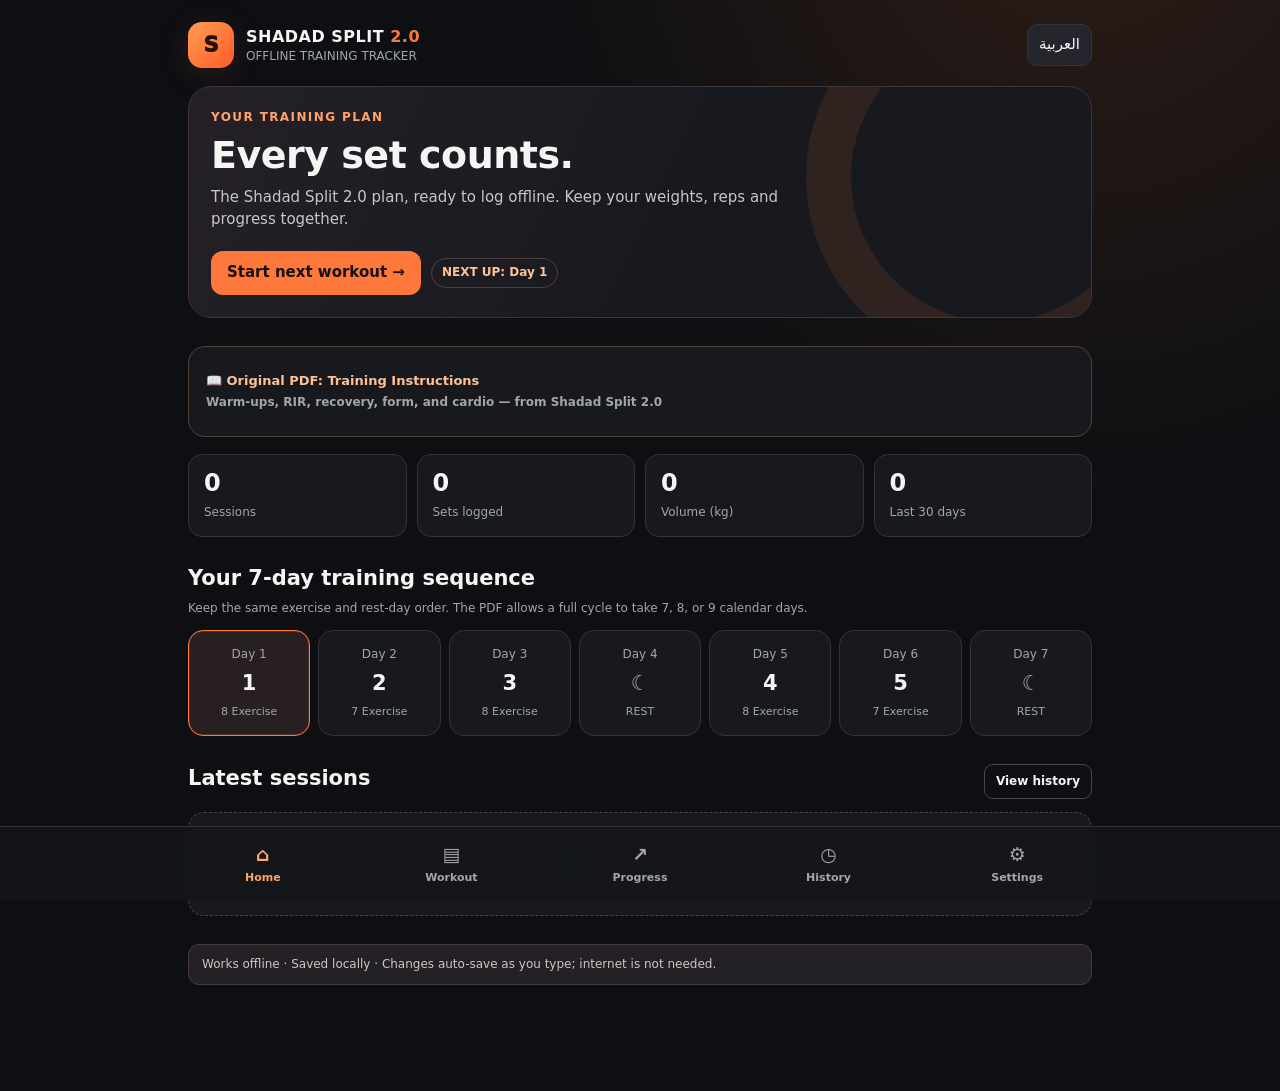
==== commit daaf77e7: "Clarify PDF training cycle and show working rep targets during warmups" ====
--- a/shadad-tracker/index.html
+++ b/shadad-tracker/index.html
@@ -466,8 +466,8 @@
 }
 const SCHEDULE=[1,2,3,0,4,5,0], KEY='shadad_split_tracker_2026_v1';
 const I18N={
- en:{home:'Home',train:'Workout',progress:'Progress',history:'History',settings:'Settings',track:'OFFLINE TRAINING TRACKER',eyebrow:'YOUR TRAINING PLAN',heroTitle:'Every set counts.',heroDescription:'The Shadad Split 2.0 plan, ready to log offline. Keep your weights, reps and progress together.',startNext:'Start next workout',resume:'Resume workout',last:'Latest sessions',noSessions:'Your completed sessions will show here.',plan:'Your 7-day training sequence',planHint:'Day numbers represent the plan order, not fixed weekdays.',day:'Day',rest:'REST',restDay:'Rest day',next:'NEXT UP',yourStats:'Your progress so far',sessions:'Sessions',setsLogged:'Sets logged',volume:'Volume (kg)',thisMonth:'Last 30 days',start:'Start',chooseDay:'Choose a workout',session:'Workout session',target:'Target',warmups:'Warm-up',workSets:'working sets',reps:'reps',rir:'RIR',restTime:'Rest',video:'Exercise video (opens online)',previous:'Last time',noPrevious:'No previous result',usePrevious:'Copy last weights/reps',warm:'Warm',set:'Set',weight:'kg',done:'Done',addSet:'+ Extra set',removeSet:'Remove extra',notes:'Exercise notes',sessionNotes:'Session notes',sessionProgress:'working sets complete',startTimer:'Rest timer',stopTimer:'Stop',resetTimer:'Reset',finish:'Finish workout',cardio:'Post-workout cardio',cardioTarget:'Plan: treadmill 20 min · speed 4 · incline 10',cardioDone:'I completed cardio',duration:'Minutes',speed:'Speed',incline:'Incline',steps:'Daily steps (optional)',review:'Session review',sessionDate:'Started',edit:'Continue editing',completed:'Completed',noData:'No data yet',logToSee:'Complete workouts to unlock trends.',chooseExercise:'Select exercise',metric:'Metric',bestWeight:'Top weight (kg)',bestVolume:'Session volume (kg)',bestReps:'Highest reps',allTimeBest:'All-time best',recentTrend:'Recent sessions',total:'Total',reopen:'Edit session',delete:'Delete',exercise:'Exercise',type:'Type',work:'Work',editHint:'Changes auto-save as you type; internet is not needed.',storageTitle:'Your training data',storageDesc:'Every weight, rep, set and note is saved automatically on this device. Your data is NOT uploaded to GitHub or the cloud. Do not clear site data; export backups to protect your progress.',storageSaved:'Automatically saved on this device',lastSaved:'Last saved',storageNever:'Not saved yet',protectStorage:'Request protected browser storage',persistGranted:'Browser storage protection enabled. Backups are still recommended.',persistDenied:'Your browser could not grant protected storage. Keep backup files.',persistUnsupported:'Storage protection is not supported here. Keep backup files.',storageError:'Saving failed. Please export a backup.',backupReminder:'You have logged 5 or more sessions since your last full backup. Download a new backup.',backup:'Back up your training data',backupDesc:'Everything is stored on this device and browser. Export backups regularly; deleting browser data can erase logs.',exportJSON:'Export full backup (.json)',exportCSV:'Export sets (.csv)',importJSON:'Import backup (.json)',dataControl:'Data controls',wipe:'Delete ALL local data',about:'About this tracker',aboutText:'Built from your Shadad Split 2.0 PDF: 5 training days plus 2 rest days, original exercise order, warm-up/working sets, rep ranges, RIR and rest targets. Exercise videos open YouTube and require internet.',offline:'Works offline',saved:'Saved locally',noBackup:'No data to export yet',good:'Workout saved!',needsReps:'Enter reps before marking a set done.',confirmFinish:'Finish this workout with no completed sets?',confirmNew:'An unfinished workout exists. Discard it and start another?',confirmEdit:'An unfinished workout exists. Replace it with this completed session for editing?',confirmDelete:'Delete this saved session?',confirmWipe:'Delete all sessions and settings on this device? This cannot be undone.',confirmImport:'Import backup and replace current local data? Export a backup first if needed.',imported:'Backup imported.',invalidFile:'This is not a valid tracker backup.',timerComplete:'Rest is over!',completeRest:'Mark rest day complete',restComplete:'Rest day recorded.',date:'Date',elapsed:'Duration',minutes:'min',exported:'Backup downloaded.',repsRange:'Rep target',summary:'Summary',maxSets:'Working sets',previousRecord:'Previous',copy:'Use previous',workoutComplete:'Workout complete',starting:'Start workout',disclaimer:'Rep counts and workout volume are based on logged completed sets; bodyweight work with no weight does not add to volume.',today:'Selected workout',last30:'In 30 days',goal:'Your plan',best:'Best',back:'Back',more:'More',count:'sets',setNo:'Set',emptyChart:'Log this exercise in multiple sessions to see a trend.',all:'All time',sec:'sec',cardioStats:'Cardio sessions',save:'Saved',goToHistory:'View history',noWorkout:'Start a workout to begin recording.',sameDay:'Keep building from your last session.',doneProgress:'done',on:'on'},
- ar:{home:'الرئيسية',train:'التمرين',progress:'التطور',history:'السجل',settings:'الإعدادات',track:'تسجيل التمرين بدون إنترنت',eyebrow:'برنامج تمرينك',heroTitle:'سجّل كل مجموعة.',heroDescription:'برنامج Shadad Split 2.0 على موبايلك، سجّل الأوزان والتكرارات وتابع تطورك من غير نت.',startNext:'ابدأ التمرين الجاي',resume:'كمل التمرين',last:'آخر التمرينات',noSessions:'التمارين اللي تخلصها هتظهر هنا.',plan:'ترتيب الـ 7 أيام',planHint:'الترتيب حسب البرنامج، مش لازم أيام أسبوع ثابتة.',day:'يوم',rest:'راحة',restDay:'يوم راحة',next:'التمرين الجاي',yourStats:'تطورك لحد دلوقتي',sessions:'حصص تمرين',setsLogged:'مجموعات مسجلة',volume:'حجم التمرين (كجم)',thisMonth:'آخر 30 يوم',start:'ابدأ',chooseDay:'اختار يوم التمرين',session:'حصة تمرين',target:'الهدف',warmups:'تسخين',workSets:'مجموعات أساسية',reps:'تكرارات',rir:'RIR',restTime:'راحة',video:'فيديو التمرين (يحتاج إنترنت)',previous:'آخر مرة',noPrevious:'مفيش تسجيل قبل كده',usePrevious:'انسخ أوزان وتكرارات آخر مرة',warm:'تسخين',set:'مجموعة',weight:'كجم',done:'تم',addSet:'+ مجموعة إضافية',removeSet:'احذف الزيادة',notes:'ملاحظات التمرين',sessionNotes:'ملاحظات اليوم',sessionProgress:'مجموعات أساسية خلصت',startTimer:'مؤقت الراحة',stopTimer:'إيقاف',resetTimer:'إعادة',finish:'إنهاء التمرين',cardio:'كارديو بعد التمرين',cardioTarget:'البرنامج: مشاية 20 دقيقة · سرعة 4 · ميل 10',cardioDone:'خلصت الكارديو',duration:'دقائق',speed:'سرعة',incline:'ميل',steps:'خطوات اليوم (اختياري)',review:'مراجعة التمرين',sessionDate:'بدأ',edit:'كمل التعديل',completed:'خلص',noData:'لسه مفيش بيانات',logToSee:'سجّل تمارين عشان تشوف الرسوم.',chooseExercise:'اختار تمرين',metric:'المقياس',bestWeight:'أعلى وزن (كجم)',bestVolume:'حجم الحصة (كجم)',bestReps:'أعلى تكرارات',allTimeBest:'أفضل نتيجة',recentTrend:'آخر الحصص',total:'الإجمالي',reopen:'تعديل التمرين',delete:'حذف',exercise:'التمرين',type:'النوع',work:'أساسي',editHint:'كل تعديل بيتحفظ تلقائيًا على الجهاز من غير نت.',storageTitle:'بيانات التمرين',storageDesc:'كل وزن وتكرار ومجموعة وملاحظة بتتحفظ تلقائيًا على الجهاز ده. البيانات مش بتترفع على GitHub أو السحابة. متحذفش بيانات الموقع وخد نسخة احتياطية بانتظام.',storageSaved:'محفوظ تلقائيًا على الجهاز',lastSaved:'آخر حفظ',storageNever:'لسه مفيش حفظ',protectStorage:'طلب حماية تخزين المتصفح',persistGranted:'المتصفح فعّل حماية التخزين. احتفظ بنسخ احتياطية برضه.',persistDenied:'المتصفح مقدرش يفعّل الحماية. احتفظ بنسخ احتياطية.',persistUnsupported:'الميزة دي مش مدعومة هنا. احتفظ بنسخ احتياطية.',storageError:'الحفظ فشل. نزّل نسخة احتياطية.',backupReminder:'سجلت ٥ حصص تمرين أو أكتر من آخر نسخة احتياطية كاملة. نزّل نسخة جديدة.',backup:'نسخة احتياطية لبياناتك',backupDesc:'البيانات محفوظة في المتصفح على الجهاز ده. نزّل نسخة احتياطية باستمرار؛ حذف بيانات المتصفح ممكن يمسح السجل.',exportJSON:'تنزيل نسخة كاملة (.json)',exportCSV:'تنزيل المجموعات (.csv)',importJSON:'استيراد نسخة (.json)',dataControl:'التحكم في البيانات',wipe:'حذف كل بيانات الجهاز',about:'عن التطبيق',aboutText:'مبني على ملف Shadad Split 2.0: خمس أيام تمرين ويومين راحة، بنفس ترتيب التمارين والمجموعات والتكرارات وRIR والراحة. فيديوهات يوتيوب محتاجة نت.',offline:'بيشتغل من غير نت',saved:'محفوظ على الجهاز',noBackup:'مفيش بيانات لسه',good:'تم حفظ التمرين!',needsReps:'اكتب التكرارات الأول عشان تعلم المجموعة تم.',confirmFinish:'هتنهي التمرين من غير ما تسجل مجموعات؟',confirmNew:'في تمرين لسه مفتوح. تحذفه وتبدأ تمرين جديد؟',confirmEdit:'في تمرين لسه مفتوح. تستبدله بالتمرين اللي هتعدله؟',confirmDelete:'تمسح التمرين ده من السجل؟',confirmWipe:'هتمسح كل البيانات والإعدادات من الجهاز ده. مش هتقدر ترجعها.',confirmImport:'تستورد النسخة وتستبدل البيانات الموجودة؟ الأفضل تعمل نسخة احتياطية الأول.',imported:'تم استيراد النسخة.',invalidFile:'ملف النسخة الاحتياطية غير صالح.',timerComplete:'الراحة خلصت!',completeRest:'سجّل يوم الراحة',restComplete:'تم تسجيل الراحة.',date:'التاريخ',elapsed:'المدة',minutes:'دقيقة',exported:'تم تنزيل النسخة.',repsRange:'التكرارات المطلوبة',summary:'ملخص',maxSets:'مجموعات أساسية',previousRecord:'السابق',copy:'انسخ السابق',workoutComplete:'التمرين خلص',starting:'ابدأ التمرين',disclaimer:'الحسابات مبنية على المجموعات اللي علمتها تم. تمارين وزن الجسم من غير وزن لا تدخل في حجم التمرين.',today:'التمرين المختار',last30:'خلال 30 يوم',goal:'برنامجك',best:'الأفضل',back:'رجوع',more:'المزيد',count:'مجموعة',setNo:'مجموعة',emptyChart:'سجّل التمرين في أكتر من حصة عشان يظهر الرسم.',all:'كل الوقت',sec:'ثانية',cardioStats:'حصص الكارديو',save:'محفوظ',goToHistory:'عرض السجل',noWorkout:'ابدأ تمرين عشان تسجل.',sameDay:'كمّل تطورك من آخر مرة.',doneProgress:'تم',on:'من'}
+ en:{home:'Home',train:'Workout',progress:'Progress',history:'History',settings:'Settings',track:'OFFLINE TRAINING TRACKER',eyebrow:'YOUR TRAINING PLAN',heroTitle:'Every set counts.',heroDescription:'The Shadad Split 2.0 plan, ready to log offline. Keep your weights, reps and progress together.',startNext:'Start next workout',resume:'Resume workout',last:'Latest sessions',noSessions:'Your completed sessions will show here.',plan:'Your 7-day training sequence',planHint:'Keep the same exercise and rest-day order. The PDF allows a full cycle to take 7, 8, or 9 calendar days.',day:'Day',rest:'REST',restDay:'Rest day',next:'NEXT UP',yourStats:'Your progress so far',sessions:'Sessions',setsLogged:'Sets logged',volume:'Volume (kg)',thisMonth:'Last 30 days',start:'Start',chooseDay:'Choose a workout',session:'Workout session',target:'Target',warmups:'Warm-up',workSets:'working sets',reps:'reps',rir:'RIR',restTime:'Rest',video:'Exercise video (opens online)',previous:'Last time',noPrevious:'No previous result',usePrevious:'Copy last weights/reps',warm:'Warm',set:'Set',weight:'kg',done:'Done',addSet:'+ Extra set',removeSet:'Remove extra',notes:'Exercise notes',sessionNotes:'Session notes',sessionProgress:'working sets complete',startTimer:'Rest timer',stopTimer:'Stop',resetTimer:'Reset',finish:'Finish workout',cardio:'Post-workout cardio',cardioTarget:'Plan: treadmill 20 min · speed 4 · incline 10',cardioDone:'I completed cardio',duration:'Minutes',speed:'Speed',incline:'Incline',steps:'Daily steps (optional)',review:'Session review',sessionDate:'Started',edit:'Continue editing',completed:'Completed',noData:'No data yet',logToSee:'Complete workouts to unlock trends.',chooseExercise:'Select exercise',metric:'Metric',bestWeight:'Top weight (kg)',bestVolume:'Session volume (kg)',bestReps:'Highest reps',allTimeBest:'All-time best',recentTrend:'Recent sessions',total:'Total',reopen:'Edit session',delete:'Delete',exercise:'Exercise',type:'Type',work:'Work',editHint:'Changes auto-save as you type; internet is not needed.',storageTitle:'Your training data',storageDesc:'Every weight, rep, set and note is saved automatically on this device. Your data is NOT uploaded to GitHub or the cloud. Do not clear site data; export backups to protect your progress.',storageSaved:'Automatically saved on this device',lastSaved:'Last saved',storageNever:'Not saved yet',protectStorage:'Request protected browser storage',persistGranted:'Browser storage protection enabled. Backups are still recommended.',persistDenied:'Your browser could not grant protected storage. Keep backup files.',persistUnsupported:'Storage protection is not supported here. Keep backup files.',storageError:'Saving failed. Please export a backup.',backupReminder:'You have logged 5 or more sessions since your last full backup. Download a new backup.',backup:'Back up your training data',backupDesc:'Everything is stored on this device and browser. Export backups regularly; deleting browser data can erase logs.',exportJSON:'Export full backup (.json)',exportCSV:'Export sets (.csv)',importJSON:'Import backup (.json)',dataControl:'Data controls',wipe:'Delete ALL local data',about:'About this tracker',aboutText:'Built from your Shadad Split 2.0 PDF: 5 training days plus 2 rest days, original exercise order, warm-up/working sets, rep ranges, RIR and rest targets. Exercise videos open YouTube and require internet.',offline:'Works offline',saved:'Saved locally',noBackup:'No data to export yet',good:'Workout saved!',needsReps:'Enter reps before marking a set done.',confirmFinish:'Finish this workout with no completed sets?',confirmNew:'An unfinished workout exists. Discard it and start another?',confirmEdit:'An unfinished workout exists. Replace it with this completed session for editing?',confirmDelete:'Delete this saved session?',confirmWipe:'Delete all sessions and settings on this device? This cannot be undone.',confirmImport:'Import backup and replace current local data? Export a backup first if needed.',imported:'Backup imported.',invalidFile:'This is not a valid tracker backup.',timerComplete:'Rest is over!',completeRest:'Mark rest day complete',restComplete:'Rest day recorded.',date:'Date',elapsed:'Duration',minutes:'min',exported:'Backup downloaded.',repsRange:'Rep target',summary:'Summary',maxSets:'Working sets',previousRecord:'Previous',copy:'Use previous',workoutComplete:'Workout complete',starting:'Start workout',disclaimer:'Rep counts and workout volume are based on logged completed sets; bodyweight work with no weight does not add to volume.',today:'Selected workout',last30:'In 30 days',goal:'Your plan',best:'Best',back:'Back',more:'More',count:'sets',setNo:'Set',emptyChart:'Log this exercise in multiple sessions to see a trend.',all:'All time',sec:'sec',cardioStats:'Cardio sessions',save:'Saved',goToHistory:'View history',noWorkout:'Start a workout to begin recording.',sameDay:'Keep building from your last session.',doneProgress:'done',on:'on'},
+ ar:{home:'الرئيسية',train:'التمرين',progress:'التطور',history:'السجل',settings:'الإعدادات',track:'تسجيل التمرين بدون إنترنت',eyebrow:'برنامج تمرينك',heroTitle:'سجّل كل مجموعة.',heroDescription:'برنامج Shadad Split 2.0 على موبايلك، سجّل الأوزان والتكرارات وتابع تطورك من غير نت.',startNext:'ابدأ التمرين الجاي',resume:'كمل التمرين',last:'آخر التمرينات',noSessions:'التمارين اللي تخلصها هتظهر هنا.',plan:'ترتيب الـ 7 أيام',planHint:'التزم بترتيب التمارين والراحة. الدورة ممكن تاخد ٧ أو ٨ أو ٩ أيام زي ما الملف بيوضح.',day:'يوم',rest:'راحة',restDay:'يوم راحة',next:'التمرين الجاي',yourStats:'تطورك لحد دلوقتي',sessions:'حصص تمرين',setsLogged:'مجموعات مسجلة',volume:'حجم التمرين (كجم)',thisMonth:'آخر 30 يوم',start:'ابدأ',chooseDay:'اختار يوم التمرين',session:'حصة تمرين',target:'الهدف',warmups:'تسخين',workSets:'مجموعات أساسية',reps:'تكرارات',rir:'RIR',restTime:'راحة',video:'فيديو التمرين (يحتاج إنترنت)',previous:'آخر مرة',noPrevious:'مفيش تسجيل قبل كده',usePrevious:'انسخ أوزان وتكرارات آخر مرة',warm:'تسخين',set:'مجموعة',weight:'كجم',done:'تم',addSet:'+ مجموعة إضافية',removeSet:'احذف الزيادة',notes:'ملاحظات التمرين',sessionNotes:'ملاحظات اليوم',sessionProgress:'مجموعات أساسية خلصت',startTimer:'مؤقت الراحة',stopTimer:'إيقاف',resetTimer:'إعادة',finish:'إنهاء التمرين',cardio:'كارديو بعد التمرين',cardioTarget:'البرنامج: مشاية 20 دقيقة · سرعة 4 · ميل 10',cardioDone:'خلصت الكارديو',duration:'دقائق',speed:'سرعة',incline:'ميل',steps:'خطوات اليوم (اختياري)',review:'مراجعة التمرين',sessionDate:'بدأ',edit:'كمل التعديل',completed:'خلص',noData:'لسه مفيش بيانات',logToSee:'سجّل تمارين عشان تشوف الرسوم.',chooseExercise:'اختار تمرين',metric:'المقياس',bestWeight:'أعلى وزن (كجم)',bestVolume:'حجم الحصة (كجم)',bestReps:'أعلى تكرارات',allTimeBest:'أفضل نتيجة',recentTrend:'آخر الحصص',total:'الإجمالي',reopen:'تعديل التمرين',delete:'حذف',exercise:'التمرين',type:'النوع',work:'أساسي',editHint:'كل تعديل بيتحفظ تلقائيًا على الجهاز من غير نت.',storageTitle:'بيانات التمرين',storageDesc:'كل وزن وتكرار ومجموعة وملاحظة بتتحفظ تلقائيًا على الجهاز ده. البيانات مش بتترفع على GitHub أو السحابة. متحذفش بيانات الموقع وخد نسخة احتياطية بانتظام.',storageSaved:'محفوظ تلقائيًا على الجهاز',lastSaved:'آخر حفظ',storageNever:'لسه مفيش حفظ',protectStorage:'طلب حماية تخزين المتصفح',persistGranted:'المتصفح فعّل حماية التخزين. احتفظ بنسخ احتياطية برضه.',persistDenied:'المتصفح مقدرش يفعّل الحماية. احتفظ بنسخ احتياطية.',persistUnsupported:'الميزة دي مش مدعومة هنا. احتفظ بنسخ احتياطية.',storageError:'الحفظ فشل. نزّل نسخة احتياطية.',backupReminder:'سجلت ٥ حصص تمرين أو أكتر من آخر نسخة احتياطية كاملة. نزّل نسخة جديدة.',backup:'نسخة احتياطية لبياناتك',backupDesc:'البيانات محفوظة في المتصفح على الجهاز ده. نزّل نسخة احتياطية باستمرار؛ حذف بيانات المتصفح ممكن يمسح السجل.',exportJSON:'تنزيل نسخة كاملة (.json)',exportCSV:'تنزيل المجموعات (.csv)',importJSON:'استيراد نسخة (.json)',dataControl:'التحكم في البيانات',wipe:'حذف كل بيانات الجهاز',about:'عن التطبيق',aboutText:'مبني على ملف Shadad Split 2.0: خمس أيام تمرين ويومين راحة، بنفس ترتيب التمارين والمجموعات والتكرارات وRIR والراحة. فيديوهات يوتيوب محتاجة نت.',offline:'بيشتغل من غير نت',saved:'محفوظ على الجهاز',noBackup:'مفيش بيانات لسه',good:'تم حفظ التمرين!',needsReps:'اكتب التكرارات الأول عشان تعلم المجموعة تم.',confirmFinish:'هتنهي التمرين من غير ما تسجل مجموعات؟',confirmNew:'في تمرين لسه مفتوح. تحذفه وتبدأ تمرين جديد؟',confirmEdit:'في تمرين لسه مفتوح. تستبدله بالتمرين اللي هتعدله؟',confirmDelete:'تمسح التمرين ده من السجل؟',confirmWipe:'هتمسح كل البيانات والإعدادات من الجهاز ده. مش هتقدر ترجعها.',confirmImport:'تستورد النسخة وتستبدل البيانات الموجودة؟ الأفضل تعمل نسخة احتياطية الأول.',imported:'تم استيراد النسخة.',invalidFile:'ملف النسخة الاحتياطية غير صالح.',timerComplete:'الراحة خلصت!',completeRest:'سجّل يوم الراحة',restComplete:'تم تسجيل الراحة.',date:'التاريخ',elapsed:'المدة',minutes:'دقيقة',exported:'تم تنزيل النسخة.',repsRange:'التكرارات المطلوبة',summary:'ملخص',maxSets:'مجموعات أساسية',previousRecord:'السابق',copy:'انسخ السابق',workoutComplete:'التمرين خلص',starting:'ابدأ التمرين',disclaimer:'الحسابات مبنية على المجموعات اللي علمتها تم. تمارين وزن الجسم من غير وزن لا تدخل في حجم التمرين.',today:'التمرين المختار',last30:'خلال 30 يوم',goal:'برنامجك',best:'الأفضل',back:'رجوع',more:'المزيد',count:'مجموعة',setNo:'مجموعة',emptyChart:'سجّل التمرين في أكتر من حصة عشان يظهر الرسم.',all:'كل الوقت',sec:'ثانية',cardioStats:'حصص الكارديو',save:'محفوظ',goToHistory:'عرض السجل',noWorkout:'ابدأ تمرين عشان تسجل.',sameDay:'كمّل تطورك من آخر مرة.',doneProgress:'تم',on:'من'}
 };
 function blankState(){return {version:1,lang:'en',nextSlot:0,draft:null,sessions:[],restDays:[],lastSavedAt:null,lastBackupAt:null,lastBackupCount:0}}
 let state;try{state=JSON.parse(localStorage.getItem(KEY))||blankState()}catch{state=blankState()};if(!state||!Array.isArray(state.sessions)||!Number.isInteger(state.version))state=blankState();if(!Array.isArray(state.restDays))state.restDays=[];
@@ -481,7 +481,7 @@
 function restSlot(slot){if(state.draft&&!confirm(t('confirmNew')))return;if(state.draft)state.draft=null;state.restDays.push(new Date().toISOString());state.nextSlot=(slot+1)%7;save();toast(t('restComplete'));routeTo('home')}
 function getLast(e,daySpecific=true){let arr=[...state.sessions].filter(s=>s.day===Number(e.id[1])&&s.exercises&&s.exercises[e.id]);if(!arr.length){arr=[...state.sessions].filter(s=>Object.keys(s.exercises||{}).some(eid=>lookup(s.day,eid)?.name===e.name))}arr.sort((a,b)=>(b.completedAt||'').localeCompare(a.completedAt||''));if(!arr.length)return null;let s=arr[0], matched=Object.keys(s.exercises).find(id=>lookup(s.day,id)?.name===e.name);return {session:s,work:s.exercises[matched].work||[]}}
 function prevString(e){let prev=getLast(e);if(!prev)return t('noPrevious');const lines=prev.work.filter(s=>s.done).map(s=>`${s.weight===''?'BW':s.weight+' kg'} × ${s.reps}`).join(' · ');return `${dateFmt(prev.session.completedAt)} — ${lines||t('noPrevious')}`}
-function setRows(e,kind,sets){return sets.map((s,i)=>`<tr class="${s.done?'is-done':''}"><td class="set-kind"><b>${kind==='warm'?t('warm'):t('set')} ${i+1}</b>${kind==='warm'?'<small>W/U</small>':''}</td>${['weight','reps','rir'].map(f=>`<td><input type="number" inputmode="decimal" min="0" ${f==='rir'?'max="10" step="1"':f==='reps'?'step="1"':'step="0.5"'} aria-label="${esc(e.name)} ${kind} ${i+1} ${f}" placeholder="${f==='rir'&&kind==='work'?e.rir:'—'}" data-field="set-field" data-eid="${e.id}" data-kind="${kind}" data-i="${i}" data-value="${f}" value="${esc(s[f])}"></td>`).join('')}<td><button class="markdone" aria-label="Mark set done" data-action="toggle-set" data-eid="${e.id}" data-kind="${kind}" data-i="${i}">${s.done?'✓':'○'}</button></td></tr>`).join('')}
+function setRows(e,kind,sets){return sets.map((s,i)=>`<tr class="${s.done?'is-done':''}"><td class="set-kind"><b>${kind==='warm'?t('warm'):t('set')} ${i+1}</b>${kind==='warm'?'<small>W/U</small>':''}</td>${['weight','reps','rir'].map(f=>`<td><input type="number" inputmode="decimal" min="0" ${f==='rir'?'max="10" step="1"':f==='reps'?'step="1"':'step="0.5"'} aria-label="${esc(e.name)} ${kind} ${i+1} ${f}" placeholder="${f==='rir'&&kind==='work'?e.rir:f==='reps'?e.reps:'—'}" data-field="set-field" data-eid="${e.id}" data-kind="${kind}" data-i="${i}" data-value="${f}" value="${esc(s[f])}"></td>`).join('')}<td><button class="markdone" aria-label="Mark set done" data-action="toggle-set" data-eid="${e.id}" data-kind="${kind}" data-i="${i}">${s.done?'✓':'○'}</button></td></tr>`).join('')}
 function exerciseCard(e,index){const x=state.draft.exercises[e.id],pr=getLast(e);return `<article class="exercise"><div class="ex-top"><div><div class="ex-index">${t('exercise')} ${index+1} / ${planned(state.draft.day).length}</div><div class="ex-name">${esc(e.name)}</div><div class="targets"><span class="target">${e.sets} ${t('workSets')}</span><span class="target">${e.reps} ${t('reps')}</span><span class="target">RIR ${e.rir}</span><span class="target">${e.rest}</span></div></div><div class="ex-actions">${e.video?`<a class="ico-btn" href="${esc(e.video)}" target="_blank" rel="noopener noreferrer" title="${t('video')}" aria-label="${t('video')}">▶</a>`:''}<button class="ico-btn" data-action="ex-timer" data-seconds="${e.restSeconds}" title="${t('startTimer')}">◷</button></div></div><table class="set-table"><thead><tr><th style="width:53px"></th><th>${t('weight')}</th><th>${t('reps')}</th><th>RIR</th><th>✓</th></tr></thead><tbody>${setRows(e,'warm',x.warm)}${setRows(e,'work',x.work)}</tbody></table><div class="prev"><b>${t('previous')}:</b> ${esc(prevString(e))}</div><div class="ex-bottom"><div class="row">${pr?`<button class="btn ghost small" data-action="prefill" data-eid="${e.id}">↶ ${t('usePrevious')}</button>`:''}<button class="btn ghost small" data-action="add-set" data-eid="${e.id}">${t('addSet')}</button>${x.work.length>e.sets?`<button class="btn ghost small" data-action="remove-set" data-eid="${e.id}">−</button>`:''}</div><span class="smalltext muted">${t('restTime')}: ${esc(e.rest)}</span></div><details class="ex-notes" ${x.notes?'open':''}><summary>${t('notes')}${x.notes?' •':''}</summary><textarea data-field="exercise-notes" data-eid="${e.id}" placeholder="${t('notes')}">${esc(x.notes)}</textarea></details></article>`}
 function trainView(){if(!state.draft){return `<div class="sect-head"><h2>${t('chooseDay')}</h2></div><div class="grid2">${[1,2,3,4,5].map(day=>`<div class="card"><div class="eyebrow">${t('goal')}</div><h2 style="margin:6px 0">${t('day')} ${day}</h2><p class="muted smalltext">${planned(day).length} ${t('exercise')} · ${sessionPlanTotal(day)} ${t('count')}</p><button class="btn primary block" data-action="start-day" data-day="${day}">${t('start')}</button></div>`).join('')}</div><p class="note section">${t('editHint')}</p>`}let s=state.draft;let total=sessionPlanTotal(s.day),done=totalDone(s);return `<div class="workout-head"><div><div class="eyebrow">${t('session')} · ${dateFmt(s.startedAt)}</div><h1 class="workout-title">${t('day')} ${s.day}</h1><div class="muted smalltext">${planned(s.day).length} ${t('exercise')} · ${total} ${t('workSets')}</div></div><button class="btn small ghost" data-route="home">${t('back')}</button></div>${guideView('train')}<div class="progress-track"><div id="workoutBar" class="progress-fill" style="width:${Math.min(100,done/total*100)}%"></div></div><p id="session-progress" class="smalltext muted" style="margin:7px 0 17px">${done} / ${total} ${t('sessionProgress')}</p>${planned(s.day).map(exerciseCard).join('')}<div class="card section"><div class="sect-head"><h2>${t('cardio')}</h2></div><p class="hint">${t('cardioTarget')}</p><label class="row" style="margin:12px 0 15px"><input type="checkbox" data-field="cardio-done" ${s.cardio?.done?'checked':''} style="min-height:21px;width:21px;accent-color:var(--orange)"> <b>${t('cardioDone')}</b></label><div class="fields">${[['duration','duration'],['speed','speed'],['incline','incline']].map(([key,label])=>`<div class="field"><label>${t(label)}</label><input type="number" min="0" inputmode="decimal" data-field="cardio-field" data-key="${key}" value="${esc(s.cardio?.[key]??'')}"></div>`).join('')}</div><div class="field hspace"><label>${t('steps')}</label><input type="number" min="0" inputmode="numeric" data-field="steps" value="${esc(s.steps)}" placeholder="0"></div><div class="field hspace"><label>${t('sessionNotes')}</label><textarea data-field="session-notes" placeholder="${t('notes')}">${esc(s.notes)}</textarea></div></div><div class="session-footer"><div class="row spread"><div class="timer"><span id="clock" class="timer-clock">00:00</span><button class="btn small ghost" data-action="timer-toggle" id="timerToggle">${t('startTimer')}</button><button class="btn small ghost" data-action="timer-reset">↺</button></div><button class="btn primary" data-action="finish">✓ ${t('finish')}</button></div></div>`}
 function sessionRows(s){return Object.entries(s.exercises||{}).flatMap(([eid,logs])=>[...(logs.warm||[]).map((x,i)=>({eid,index:i,type:'Warmup',...x})),...(logs.work||[]).map((x,i)=>({eid,index:i,type:'Working',...x}))]).filter(x=>x.done)}
